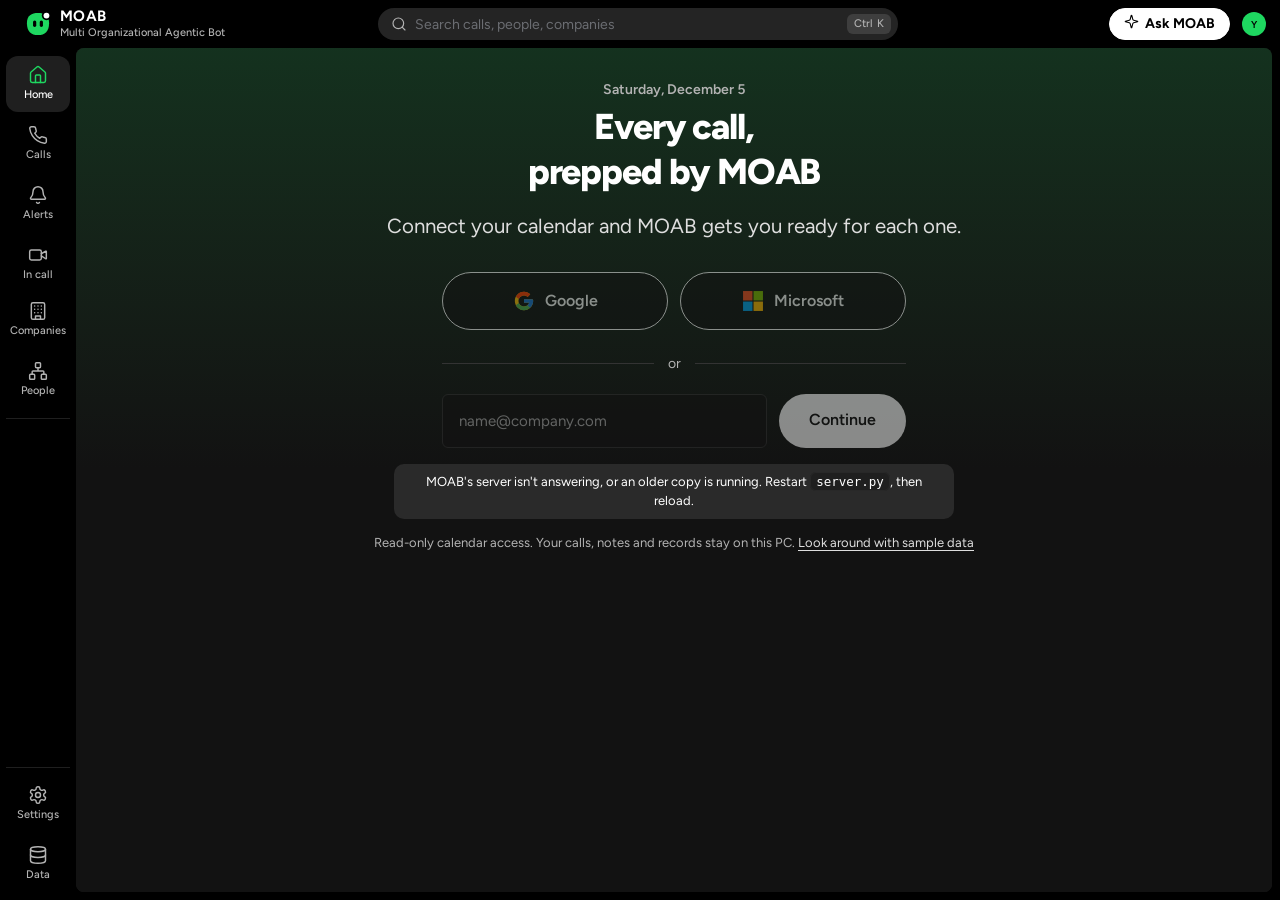
==== index.html @ 8ba51b6d "MOAB: call-prep agent for sellers Co-Authored-By: Claude Opus 5.5 <noreply@anthropic.com>" ====
<!doctype html>
<html lang="en">
<head>
  <meta charset="utf-8">
  <meta name="viewport" content="width=device-width, initial-scale=1">
  <title>MOAB</title>
  <meta name="description" content="MOAB, the Multi Organizational Agentic Bot: a call-prep agent for Spotify Backstage sales.">
  <link rel="icon" href="logo.svg" type="image/svg+xml">
  <link rel="preconnect" href="https://fonts.googleapis.com">
  <link rel="preconnect" href="https://fonts.gstatic.com" crossorigin>
  <!-- Loaded without blocking the first paint, so slow venue Wi-Fi never leaves a blank page; system fonts show until Inter arrives. -->
  <link href="https://fonts.googleapis.com/css2?family=Figtree:wght@400;500;600;700;800&display=swap" rel="stylesheet" media="print" onload="this.media='all'">
  <link rel="stylesheet" href="base.css">
  <link rel="stylesheet" href="map.css">
  <link rel="stylesheet" href="styles.css">
  <link rel="stylesheet" href="motion.css">
  <link rel="stylesheet" href="home.css">
  <link rel="stylesheet" href="calendar.css">
  <link rel="stylesheet" href="inbox.css">
  <link rel="stylesheet" href="live.css">
  <link rel="stylesheet" href="companies.css">
  <link rel="stylesheet" href="mentions.css">
  <link rel="stylesheet" href="settings.css">
  <link rel="stylesheet" href="profile.css">
  <link rel="stylesheet" href="guides.css">
  <script>
    // Settings > Appearance before the first paint (settings.js keeps this copy up to date), so a dark page never flashes white.
    try { var a = JSON.parse(localStorage.getItem(/[?&]demo=1(&|$)/.test(location.search) ? "centralize:appearance:demo" : "centralize:appearance") || "null"); if (a) { var r = document.documentElement; r.dataset.theme = a.theme; r.dataset.accent = a.accent; r.dataset.density = a.density; r.style.colorScheme = a.theme; } } catch (e) {}
  </script>
</head>
<body>
  <header class="appbar">
    <button type="button" class="icon-btn" id="menuBtn" aria-label="Open menu" aria-expanded="false" aria-controls="rail" data-icon="menu"></button>
    <a class="brand" href="#/home" aria-label="MOAB, Multi Organizational Agentic Bot. Home">
      <svg class="logo" viewBox="0 0 48 48" aria-hidden="true"><defs><mask id="moabCut"><rect width="48" height="48" fill="#fff"/><circle cx="38.5" cy="9.5" r="8" fill="#000"/></mask></defs><path d="M24 5c11 0 19 4.2 19 17.5S36 43 24 43 5 35.8 5 22.5 13 5 24 5z" fill="#1ED760" mask="url(#moabCut)"/><g class="logo-eyes" fill="#000"><rect x="15.5" y="18" width="5.5" height="11" rx="2.75"/><rect x="27" y="18" width="5.5" height="11" rx="2.75"/></g><circle class="logo-dot" cx="38.5" cy="9.5" r="5" fill="#22C55E"/></svg>
      <span class="brand-text"><span class="brand-name">MOAB</span><span class="brand-sub">Multi Organizational Agentic Bot</span></span>
    </a>
    <span class="appbar-title" id="appbarTitle">Home</span>
    <div id="openPalette" class="search-trigger search-field" role="search"></div>
    <button type="button" class="icon-btn" id="appbarSearch" aria-label="Search" data-icon="search"></button>
    <span class="appbar-me" id="appbarMe" title="Chris (you)"><button type="button" class="ask-btn" id="askBtn" aria-label="Ask MOAB"><span data-icon="sparkle" aria-hidden="true"></span><span>Ask MOAB</span></button><span class="pill demo-pill" id="demoPill">Demo</span><button type="button" class="me-btn" id="meBtn" aria-haspopup="menu" aria-expanded="false" aria-controls="meMenu" aria-label="Your menu"><span class="avatar sm me" aria-hidden="true"><span class="avatar-ini">C</span></span></button><span class="sr-only" id="meLabel">Signed in as Chris</span>
      <div class="me-menu" id="meMenu" role="menu" aria-label="Your menu" hidden></div></span>
  </header>

  <div class="shell">
    <aside id="rail" class="rail" aria-label="Main">
      <div class="rail-head">
        <a class="brand rail-brand" href="#/home" aria-label="MOAB, Multi Organizational Agentic Bot. Home">
          <svg class="logo" viewBox="0 0 48 48" aria-hidden="true"><defs><mask id="moabCutRail"><rect width="48" height="48" fill="#fff"/><circle cx="38.5" cy="9.5" r="8" fill="#000"/></mask></defs><path d="M24 5c11 0 19 4.2 19 17.5S36 43 24 43 5 35.8 5 22.5 13 5 24 5z" fill="#1ED760" mask="url(#moabCutRail)"/><g class="logo-eyes" fill="#000"><rect x="15.5" y="18" width="5.5" height="11" rx="2.75"/><rect x="27" y="18" width="5.5" height="11" rx="2.75"/></g><circle class="logo-dot" cx="38.5" cy="9.5" r="5" fill="#22C55E"/></svg>
          <span class="brand-text"><span class="brand-name">MOAB</span><span class="brand-sub">Multi Organizational Agentic Bot</span></span>
        </a>
        <button type="button" class="rail-search" id="railSearch" aria-haspopup="dialog" aria-controls="palette" aria-keyshortcuts="Control+K Meta+K /"><span data-icon="search" aria-hidden="true"></span><span class="rs-text">Search</span><kbd class="rs-kbd">Ctrl K</kbd></button>
      </div>
      <nav class="rail-scroll" aria-label="Pages">
        <ul class="nav" id="navMain" role="list"></ul>
        <h2 class="rail-label">Records</h2>
        <ul class="nav" id="navRecords" role="list"></ul>
        <h2 class="rail-label" id="navWeekLabel">This week</h2>
        <ul class="nav nav-week" id="navWeek" role="list"></ul>
      </nav>
      <div class="rail-foot">
        <ul class="nav" id="navFoot" role="list"></ul>
        <div class="rail-me"><span class="avatar sm me" aria-hidden="true"><span class="avatar-ini">C</span></span><span class="rail-me-name">Chris</span><span class="pill demo-pill">Demo</span></div>
        <p class="legend" id="legend"><span class="src public">Public = real</span><span class="src sample">Sample = made up</span></p>
      </div>
    </aside>
    <div class="scrim" id="scrim" hidden></div>

    <main class="main" id="main">
      <section data-view="home" class="home" hidden></section>
      <section data-view="calls" class="page" hidden></section>
      <section data-view="call" hidden>
        <div class="topbar" id="topbar">
          <div class="topbar-inner">
            <a class="back" href="#/calls" id="backLink"></a>
            <div class="tabs" role="tablist" aria-label="Views" id="callTabs" hidden>
              <button type="button" role="tab" id="tabBrief" aria-controls="panelBrief" aria-selected="true">Brief</button>
              <button type="button" role="tab" id="tabAfter" aria-controls="panelAfter" aria-selected="false" tabindex="-1">After the call<span class="tab-count" id="afterCount" hidden></span></button>
            </div>
            <span class="topbar-spacer"></span>
            <a class="btn ghost sm" id="openInCall" href="#/live"></a>
            <button id="runAgain" type="button" class="btn secondary sm" hidden></button>
          </div>
        </div>
        <div class="col">
          <div id="panelBrief" role="tabpanel" aria-labelledby="tabBrief"></div>
          <div id="panelAfter" role="tabpanel" aria-labelledby="tabAfter" hidden>
            <div id="afterHead"></div>
            <section class="sec">
              <div class="sec-head"><h2>Call notes</h2><span class="src sample" data-src="records">Sample data</span><span class="notes-saved" id="notesSaved" role="status"></span></div>
              <label for="afterNotes" class="sr-only">Call notes</label>
              <textarea id="afterNotes" class="notes-box" rows="6" aria-describedby="afterHelp"></textarea>
              <p class="help" id="afterHelp">Paste your notes, or bring in what you typed in the in-call panel. The agent suggests record updates.</p>
              <div class="after-actions">
                <button id="update" type="button" class="btn primary">Suggest updates</button>
                <button id="importNotes" type="button" class="btn ghost" hidden></button>
              </div>
            </section>
            <section id="mentions" class="sec mn" aria-labelledby="mnH"></section>
            <section id="results" class="sec" hidden>
              <div class="sec-head">
                <h2 id="resultsTitle"></h2>
                <span class="src sample" data-src="recordsList">Sample records</span>
                <button id="acceptAll" type="button" class="btn secondary sm">Accept all</button>
              </div>
              <ul id="changes" class="changes" role="list"></ul>
              <p id="tally" class="muted-line"></p>
            </section>
            <section id="followUp" class="sec fu" aria-labelledby="fuH"></section>
            <section id="hsSave" class="sec hs-save" aria-labelledby="hsSaveH" hidden></section>
          </div>
        </div>
      </section>
      <section data-view="alerts" class="alerts-view" hidden></section>
      <section data-view="map" class="map-view" hidden></section>
      <section data-view="live" class="page wide" hidden></section>
      <section data-view="companies" class="page" hidden></section>
      <section data-view="company" hidden></section>
      <section data-view="people" class="person-view" hidden></section>
      <section data-view="data" class="page narrow" hidden></section>
      <section data-view="settings" class="page settings-view" hidden></section>
      <section data-view="guides" class="guides-view" hidden></section>
    </main>
  </div>

  <dialog id="drawer" class="drawer" aria-labelledby="drawerTitle">
    <form method="dialog" class="sheet">
      <header class="sheet-head">
        <h2 id="drawerTitle">Their Backstage</h2>
        <button type="button" id="drawerClose" class="icon-btn" aria-label="Close" data-icon="x"></button>
      </header>
      <div class="sheet-body">
        <label class="field-label" for="versionFile">backstage.json from their repo</label>
        <p class="help" id="versionHelp">Paste backstage.json or package.json. Leave empty if they don't run Backstage.</p>
        <textarea id="versionFile" rows="6" spellcheck="false" placeholder='{ "version": "1.30.0" }' aria-describedby="versionHelp"></textarea>
        <label class="field-label" for="since">Running Backstage since (year)</label>
        <input id="since" type="number" min="2016" inputmode="numeric" placeholder="e.g. 2021">
        <hr>
        <h3 class="field-title">Estimate settings</h3>
        <p class="help" id="estimateHelp"></p>
        <div class="two">
          <div>
            <label class="field-label" for="assumeRelease">Days per release behind</label>
            <input id="assumeRelease" type="number" min="0" step="0.5" aria-describedby="estimateHelp">
          </div>
          <div>
            <label class="field-label" for="assumeSerious">Extra days per serious notice</label>
            <input id="assumeSerious" type="number" min="0" step="0.5" aria-describedby="estimateHelp">
          </div>
        </div>
      </div>
      <footer class="sheet-foot">
        <button id="drawerSave" type="submit" value="save" class="btn primary">Save</button>
        <button type="submit" value="cancel" formnovalidate class="btn secondary">Cancel</button>
      </footer>
    </form>
  </dialog>

  <dialog id="tlDialog" class="tl-dialog" aria-labelledby="tlTitle"></dialog>
  <dialog id="checkDialog" class="dialog" aria-labelledby="checkTitle">
    <div class="sheet">
      <header class="sheet-head">
        <h2 id="checkTitle">Check any company</h2>
        <span class="src public">Public data</span>
        <button id="checkClose" type="button" class="icon-btn" aria-label="Close" data-icon="x"></button>
      </header>
      <form id="checkForm" class="sheet-body">
        <div class="check-row">
          <div class="grow">
            <label class="field-label" for="anyName">Company name</label>
            <input id="anyName" type="text" placeholder="e.g. Zalando" autocomplete="off">
          </div>
          <div class="ver">
            <label class="field-label" for="anyVersion">Backstage version</label>
            <input id="anyVersion" type="text" placeholder="e.g. 1.30.0" autocomplete="off">
          </div>
        </div>
        <button type="submit" class="btn primary">Check</button>
        <div id="anyResult" class="any-result" role="status"></div>
      </form>
    </div>
  </dialog>

  <dialog id="palette" class="palette" aria-label="Search">
    <div class="pal-input">
      <span data-icon="search" class="pal-ic" aria-hidden="true"></span>
      <input id="palInput" type="text" role="combobox" aria-expanded="true" aria-controls="palList" aria-autocomplete="list" autocomplete="off" spellcheck="false"
        aria-label="Search" placeholder="Search calls, people, companies">
      <kbd class="pal-esc">Esc</kbd>
    </div>
    <div class="pal-filters" id="palFilters" role="group" aria-label="Show only"></div>
    <div id="palAnswer" class="pal-answer" aria-live="polite" hidden></div>
    <div id="palList" role="listbox" aria-label="Results"></div>
    <div class="pal-foot">
      <span class="pal-keys"><span class="pal-key"><kbd>↑</kbd><kbd>↓</kbd>to move</span><span class="pal-key"><kbd>Enter</kbd>to open</span><span class="pal-key"><kbd>Esc</kbd>to close</span></span>
      <span id="palCount"></span>
    </div>
  </dialog>

  <div id="toast" class="toast" role="status" aria-live="polite" hidden></div>
  <div id="announce" class="sr-only" role="status" aria-live="polite"></div>

  <script src="data/snapshot.js"></script>
  <script src="data/sample.js"></script>
  <script src="data/live.js"></script><!-- server.py: your calendar + MOAB records, or null -->
  <script src="settings.js"></script>
  <script src="core.js"></script>
  <script src="profile.js"></script>
  <script src="guides.js"></script>
  <script src="map.js"></script>
  <script src="app.js"></script>
  <script src="settings-page.js"></script>
</body>
</html>
---- base.css ----
/* MOAB design system, shared by the app (index.html) and the in-call panel (panel.html).
   Default look (data-theme="dark", accent "green"): Spotify-style. #000 frame and rail, #121212 page, #181818 cards that
   lighten to #282828, white text, #b3b3b3 secondary text, one green (#1ed760, black text on green fills), pill buttons,
   bold tight headings in Figtree. Spotify's own logo and fonts are not used.
   Mobbin refs: Spotify web player library/playlist/home/settings, Vercel dark dashboard (see the end of this file).
   The light theme (Settings > Appearance) keeps the earlier Asana look: round photo avatars, circle checks, Lucide icons. */
:root {
  /* Chrome: Asana's dark L, top bar + sidebar */
  --chrome: #f1f0ef;
  --chrome-hover: rgba(23, 24, 26, 0.06);
  --chrome-active: rgba(23, 24, 26, 0.09);
  --chrome-line: #e2e1df;
  --chrome-field: #ffffff;
  --chrome-field-hover: #ffffff;
  --chrome-ink: #1e1f21;
  --chrome-muted: #5f6166;
  --chrome-focus: #4f46e5;

  /* Surfaces */
  --bg: #ffffff;
  --canvas: #f6f5f4;
  --rail: #f9f8f8;          /* legacy name = light grey surface, NOT the sidebar */
  --surface-2: #f9f8f8;
  --hover: #f9f8f8;
  --press: #f1f0ef;
  --chip: #efedec;
  --selected: #edf6f0;
  --line: #edeae9;
  --line-2: #e0dcdb;
  --btn-line: #cfcbcb;
  --field: #8c8a89;
  --field-hover: #6d6e6f;
  --dot: #c9c6c5;

  /* Text */
  --ink: #1e1f21;
  --ink-2: #48494b;
  --muted: #6d6e6f;
  --faint: #a2a0a2;

  /* Accent */
  --accent: #4f46e5;
  --accent-hover: #4338ca;
  --accent-press: #3730a3;
  --accent-bg: #eef0ff;
  --accent-line: #c7c9fb;
  --accent-fill: var(--accent);        /* solid fills under white text (buttons, badges, checks); lighter --accent is for text in dark */
  --accent-fill-hover: var(--accent-hover);
  --accent-fill-press: var(--accent-press);
  --on-accent: #ffffff;
  --surface: #ffffff;                  /* cards, fields, dialogs: the white surfaces (dark theme redefines it) */
  --frame-bg: rgba(255, 255, 255, 0.5);
  --danger: #b42318;
  --danger-bg: #fde0e0;

  /* Tag tints (same values as C.tint) */
  --tag-gray-bg: #e6e4e2;   --tag-gray-ink: #3a3b3d;
  --tag-green-bg: #a6e2c3;  --tag-green-ink: #0d4a2a;
  --tag-blue-bg: #a8ccf6;   --tag-blue-ink: #103a6b;
  --tag-purple-bg: #d3c1f9; --tag-purple-ink: #3b1784;
  --tag-orange-bg: #f8c897; --tag-orange-ink: #642b04;
  --tag-yellow-bg: #f7dc7b; --tag-yellow-ink: #533e00;
  --tag-pink-bg: #f5b6de;   --tag-pink-ink: #67124a;
  --tag-teal-bg: #9ce1db;   --tag-teal-ink: #0b4541;
  --tag-red-bg: #f5a6a6;    --tag-red-ink: #731212;

  /* Elevation: neutral only */
  --scrim: rgba(30, 31, 33, 0.40);
  --shadow-card: 0 1px 2px rgba(30, 31, 33, 0.06);
  --shadow-raise: 0 1px 2px rgba(30, 31, 33, 0.06), 0 4px 12px rgba(30, 31, 33, 0.08);
  --shadow-pop: 0 0 0 1px rgba(30, 31, 33, 0.06), 0 6px 20px rgba(30, 31, 33, 0.14);
  --shadow-modal: 0 0 0 1px rgba(30, 31, 33, 0.06), 0 16px 48px rgba(30, 31, 33, 0.22);

  /* Radii */
  --r-sm: 6px;
  --r-md: 8px;
  --r-lg: 12px;
  --r-xl: 16px;
  --r-full: 999px;

  /* Layout */
  --appbar-h: 48px;
  --rail-w: 240px;
  --col: 720px;
  --page: 1280px;
  --home: 1040px;

  /* Motion */
  --ease: cubic-bezier(0.2, 0, 0, 1);
  --t-fast: 120ms;
  --t-med: 200ms;
}

* { box-sizing: border-box; }
html, body { height: 100%; }
body {
  margin: 0; background: var(--bg); color: var(--ink);
  font-family: "Figtree", "Helvetica Neue", Helvetica, Arial, sans-serif; /* Figtree: the closest free face to Spotify's */
  font-size: 14px; line-height: 1.5; font-weight: 400;
  -webkit-font-smoothing: antialiased;
}
h1, h2, h3, p, dl, dd, figure, blockquote { margin: 0; }
ul, ol { margin: 0; padding: 0; list-style: none; }
button, input, textarea, select { font: inherit; color: inherit; }
a { color: var(--accent); text-underline-offset: 3px; }
[hidden] { display: none !important; }
.sr-only { position: absolute; width: 1px; height: 1px; padding: 0; margin: -1px; overflow: hidden; clip: rect(0 0 0 0); white-space: nowrap; border: 0; }
:focus-visible { outline: 2px solid var(--accent); outline-offset: 2px; border-radius: var(--r-md); }
::placeholder { color: var(--muted); opacity: 1; }
.grow { flex: 1; min-width: 0; }
.muted { color: var(--muted); }

.ic { width: 16px; height: 16px; flex: none; stroke-width: 1.75px; }
.ic.fill { fill: currentColor; stroke: none; }
.spin { animation: spin 0.9s linear infinite; }
@keyframes spin { to { transform: rotate(360deg); } }
.num { font-variant-numeric: tabular-nums; }
.muted-line { font-size: 14px; color: var(--muted); line-height: 1.5; }
.help { font-size: 13px; color: var(--muted); line-height: 1.5; margin-top: 8px; }

/* Brand mark */
.mark { width: 24px; height: 24px; border-radius: var(--r-md); background: var(--ink); display: grid; place-items: center; flex: none; }
.mark svg { width: 24px; height: 24px; }
.mark.sm { width: 22px; height: 22px; }
.mark.sm svg { width: 22px; height: 22px; }

/* ---------- tags (Asana custom-field tags) ---------- */
.pill {
  display: inline-flex; align-items: center; gap: 4px; height: 20px; padding: 0 6px; border-radius: var(--r-sm);
  font-size: 12px; font-weight: 500; line-height: 1.5; white-space: nowrap; flex: none;
  background: var(--tag-gray-bg); color: var(--tag-gray-ink);
}
.pill .ic { width: 12px; height: 12px; }
.tag-gray { background: var(--tag-gray-bg); color: var(--tag-gray-ink); }
.tag-green { background: var(--tag-green-bg); color: var(--tag-green-ink); }
.tag-blue { background: var(--tag-blue-bg); color: var(--tag-blue-ink); }
.tag-purple { background: var(--tag-purple-bg); color: var(--tag-purple-ink); }
.tag-orange { background: var(--tag-orange-bg); color: var(--tag-orange-ink); }
.tag-yellow { background: var(--tag-yellow-bg); color: var(--tag-yellow-ink); }
.tag-pink { background: var(--tag-pink-bg); color: var(--tag-pink-ink); }
.tag-teal { background: var(--tag-teal-bg); color: var(--tag-teal-ink); }
.tag-red { background: var(--tag-red-bg); color: var(--tag-red-ink); }
.pill.accent { background: var(--accent-bg); color: var(--accent); }
.pill.critical { background: var(--danger); color: #fff; }

/* Status pills ("● On track") */
.status-pill {
  display: inline-flex; align-items: center; gap: 6px; height: 22px; padding: 0 8px 0 7px; border-radius: var(--r-full);
  font-size: 12px; font-weight: 500; line-height: 1.5; white-space: nowrap; flex: none;
}
.status-pill::before { content: ""; width: 8px; height: 8px; border-radius: 50%; background: currentColor; flex: none; }
.status-pill.no-dot::before { display: none; }
.status-pill .ic { width: 12px; height: 12px; }

/* Source marker: filled green dot = real public data, hollow ring = made-up sample data, no dot = the agent's own guess */
.src { display: inline-flex; align-items: center; gap: 6px; font-size: 12px; color: var(--muted); line-height: 1.45; white-space: nowrap; }
.src::before { content: ""; width: 7px; height: 7px; border-radius: 50%; flex: none; box-sizing: border-box; }
.src.public::before { background: #1f9d55; } /* green = real public data */
.src.sample::before { border: 1.5px solid var(--muted); }
.src.guess::before { display: none; }

/* ---------- buttons ---------- */
.btn {
  display: inline-flex; align-items: center; justify-content: center; gap: 6px;
  height: 32px; padding: 0 12px; border-radius: var(--r-md); border: 1px solid transparent;
  font-size: 14px; font-weight: 500; line-height: 1.4; cursor: pointer; white-space: nowrap; text-decoration: none;
  transition: background-color var(--t-fast) ease, border-color var(--t-fast) ease, color var(--t-fast) ease;
}
.btn.primary { background: var(--accent-fill); color: var(--on-accent); }
.btn.primary:hover { background: var(--accent-fill-hover); }
.btn.primary:active { background: var(--accent-fill-press); }
.btn.secondary { background: var(--surface); border-color: var(--btn-line); color: var(--ink); }
.btn.secondary:hover { background: var(--hover); border-color: var(--field); }
.btn.secondary:active { background: var(--press); }
.btn.ghost { background: transparent; color: var(--ink-2); padding: 0 10px; }
.btn.ghost:hover { background: var(--press); color: var(--ink); }
.btn.ghost:active { background: var(--line); }
.btn.sm { height: 28px; padding: 0 10px; font-size: 13px; }
.btn.sm .ic { width: 14px; height: 14px; }
.btn.big { height: 40px; padding: 0 16px; font-size: 15px; }
.btn:disabled, .btn[aria-disabled="true"] { opacity: 0.5; cursor: not-allowed; }
.btn.primary:disabled:hover { background: var(--accent-fill); }
.btn.secondary:disabled:hover { background: var(--surface); border-color: var(--btn-line); }
.link-btn {
  display: inline-flex; align-items: center; gap: 4px; padding: 0; border: 0; background: none;
  color: var(--accent); font-size: inherit; font-weight: 500; cursor: pointer; text-decoration: underline;
  text-decoration-color: color-mix(in srgb, var(--accent) 35%, transparent); text-underline-offset: 3px;
}
.link-btn:hover { text-decoration-color: currentColor; }
.icon-btn {
  display: inline-grid; place-items: center; width: 32px; height: 32px; padding: 0; border: 0; border-radius: var(--r-md);
  background: transparent; color: var(--ink-2); cursor: pointer; flex: none;
  transition: background-color var(--t-fast) ease, color var(--t-fast) ease;
}
.icon-btn:hover { background: var(--press); color: var(--ink); }

/* ---------- avatars: initials on a tint, photo on top (C.avatar) ---------- */
.avatar {
  position: relative; width: 32px; height: 32px; border-radius: 50%; overflow: clip; flex: none;
  display: inline-grid; place-items: center; background: var(--chip); color: var(--ink-2);
  font-size: 12px; font-weight: 600; line-height: 1.3;
}
.avatar-ini { pointer-events: none; }
.avatar img { position: absolute; inset: 0; width: 100%; height: 100%; object-fit: cover; object-position: 50% 30%; display: block; pointer-events: none; -webkit-user-drag: none; }
.avatar.xs { width: 20px; height: 20px; font-size: 9px; }
.avatar.sm { width: 24px; height: 24px; font-size: 10px; }
.avatar.md { width: 32px; height: 32px; font-size: 12px; }
.avatar.lg { width: 40px; height: 40px; font-size: 14px; }
.avatar.xl { width: 64px; height: 64px; font-size: 22px; }
.avatar.me { background: var(--ink); color: var(--bg); }
.stack { display: inline-flex; isolation: isolate; flex: none; }
.stack .avatar { box-shadow: 0 0 0 2px var(--surface); }
.stack .avatar + .avatar { margin-left: -6px; }
.stack .avatar.md + .avatar.md, .stack .avatar.lg + .avatar.lg { margin-left: -8px; }
.stack .avatar:nth-child(1) { z-index: 3; }
.stack .avatar:nth-child(2) { z-index: 2; }
.stack .avatar:nth-child(3) { z-index: 1; }

/* ---------- circle checks (Asana subtasks) ---------- */
.todo-item input, .todos input, .p-points input {
  appearance: none; -webkit-appearance: none; flex: none; width: 18px; height: 18px; margin: 1px 0 0;
  border: 1.5px solid var(--muted); border-radius: 50%; background: var(--surface); display: grid; place-items: center; cursor: pointer;
  transition: background-color var(--t-fast) ease, border-color var(--t-fast) ease;
}
.todo-item input::after, .todos input::after, .p-points input::after {
  content: ""; width: 7px; height: 4px; border-left: 1.5px solid var(--muted); border-bottom: 1.5px solid var(--muted);
  transform: translateY(-1px) rotate(-45deg);
}
.todo-item input:hover, .todos input:hover, .p-points input:hover { border-color: var(--accent); background: var(--accent-bg); }
.todo-item input:hover::after, .todos input:hover::after, .p-points input:hover::after { border-color: var(--accent); }
.todo-item input:checked, .todos input:checked, .p-points input:checked { background: var(--accent-fill); border-color: var(--accent-fill); }
.todo-item input:checked::after, .todos input:checked::after, .p-points input:checked::after { border-color: var(--on-accent); }

/* ---------- agent checks (live list and the folded log) ---------- */
.steps { margin-top: 8px; }
.step { display: grid; grid-template-columns: 20px 236px minmax(0, 1fr); gap: 10px; align-items: start; padding: 8px 0; }
.step + .step { border-top: 1px solid var(--line); }
.step-ic { height: 21px; display: grid; place-items: center; color: var(--ink-2); }
.step-ic .dot { width: 6px; height: 6px; border-radius: 50%; background: var(--dot); }
.step.done .step-ic { color: var(--accent); }
.step.skip .step-ic { color: var(--muted); }
.step.fail .step-ic { color: var(--danger); }
.step-label { font-size: 14px; font-weight: 500; line-height: 1.5; }
.step.wait .step-label { color: var(--muted); font-weight: 400; }
.step-label a { color: inherit; text-decoration: underline; text-decoration-color: var(--line-2); text-underline-offset: 3px; }
.step-label a:hover { text-decoration-color: currentColor; }
.step-detail { font-size: 13px; color: var(--muted); line-height: 1.5; padding-top: 1px; }

/* ---------- Fields table (.kv) and property list (.kv.small, .props) ---------- */
.kv { display: grid; grid-template-columns: 160px minmax(0, 1fr); gap: 0; border: 1px solid var(--line); border-radius: var(--r-lg); overflow: clip; }
.kv dt { padding: 8px 12px; font-size: 13px; font-weight: 500; color: var(--muted); line-height: 1.5; border-right: 1px solid var(--line); }
.kv dd { padding: 8px 12px; font-size: 14px; line-height: 1.5; display: flex; gap: 8px; align-items: flex-start; min-width: 0; }
.kv dt:not(:first-of-type), .kv dt:not(:first-of-type) + dd { border-top: 1px solid var(--line); }
.kv dd .ic { margin-top: 2px; }
.kv dd .ok { color: var(--accent); }
.kv dd .warn { color: var(--muted); }
.kv dd a { color: var(--ink); }
.kv.small, .props { grid-template-columns: 140px minmax(0, 1fr); gap: 0 16px; border: 0; border-radius: 0; overflow: visible; }
.kv.small dt, .kv.small dd, .props dt, .props dd { padding: 6px 0; border: 0 !important; }
.kv.small dt, .props dt { font-size: 13px; font-weight: 500; color: var(--muted); }
.kv.small dd, .props dd { font-size: 14px; color: var(--ink); }
.props { display: grid; grid-template-columns: 120px minmax(0, 1fr); margin-top: 16px; }
.props dt, .props dd { min-height: 36px; display: flex; align-items: center; }
.props dd { flex-wrap: wrap; gap: 6px 8px; }
.props .who-chip { display: inline-flex; align-items: center; gap: 6px; margin-right: 6px; color: var(--ink-2); }

/* ---------- fields ---------- */
.field-label { display: block; font-size: 13px; font-weight: 500; color: var(--ink-2); line-height: 1.45; margin: 20px 0 6px; }
.field-title { font-size: 14px; font-weight: 600; line-height: 1.45; }
.input, .sheet textarea, .sheet input, .sheet select {
  width: 100%; height: 36px; border: 1px solid var(--field); border-radius: var(--r-md); background: var(--surface); color: var(--ink);
  padding: 0 12px; font-size: 14px; line-height: 1.5;
  transition: border-color var(--t-fast) ease;
}
.input.sm { height: 32px; font-size: 13px; }
select.input { appearance: none; -webkit-appearance: none; padding-right: 32px; cursor: pointer; background-repeat: no-repeat; background-position: right 10px center; background-size: 16px 16px;
  background-image: url("data:image/svg+xml,%3Csvg xmlns='http://www.w3.org/2000/svg' viewBox='0 0 24 24' fill='none' stroke='%236d6e6f' stroke-width='1.75' stroke-linecap='round' stroke-linejoin='round'%3E%3Cpath d='m6 9 6 6 6-6'/%3E%3C/svg%3E"); }
.input:hover, .sheet textarea:hover, .sheet input:hover { border-color: var(--field-hover); }
.input:focus, .input:focus-visible, .sheet textarea:focus, .sheet input:focus, .sheet select:focus {
  outline: none; border-color: var(--accent); box-shadow: 0 0 0 1px var(--accent);
}

/* ---------- dialogs ---------- */
dialog { padding: 0; border: 0; color: var(--ink); background: var(--surface); box-shadow: var(--shadow-modal); }
dialog::backdrop { background: var(--scrim); }
.sheet { display: flex; flex-direction: column; max-height: 100%; }
.sheet-head { display: flex; align-items: center; gap: 10px; min-height: 56px; padding: 0 12px 0 24px; border-bottom: 1px solid var(--line); flex: none; }
.sheet-head h2 { font-size: 20px; font-weight: 600; line-height: 1.4; flex: 1; min-width: 0; }
.sheet-body { padding: 24px; overflow-y: auto; }
.sheet-foot { display: flex; flex-direction: row-reverse; justify-content: flex-start; gap: 8px; padding: 16px 24px; border-top: 1px solid var(--line); flex: none; }
.sheet-body > .field-label:first-child { margin-top: 0; }
.field-label + .help { margin: -2px 0 8px; }
.sheet hr { border: 0; border-top: 1px solid var(--line); margin: 24px 0; }
.sheet textarea { height: auto; padding: 10px 12px; font-family: ui-monospace, "Cascadia Mono", Consolas, monospace; font-size: 13px; line-height: 1.6; resize: vertical; }

/* ---------- small bits ---------- */
kbd {
  display: inline-flex; align-items: center; height: 18px; padding: 0 5px; font-family: inherit; font-size: 11px; font-weight: 500; line-height: 1.45;
  border: 1px solid var(--line-2); border-radius: var(--r-sm); background: var(--surface); color: var(--muted); white-space: nowrap;
}
.badge, .count.strong {
  display: inline-grid; place-items: center; min-width: 20px; height: 18px; padding: 0 6px; border-radius: var(--r-full);
  background: var(--accent-fill); color: var(--on-accent); font-size: 11px; font-weight: 600; line-height: 1.45; font-variant-numeric: tabular-nums;
}
.progress { height: 6px; border-radius: var(--r-full); background: var(--line); }
.progress span { display: block; height: 100%; border-radius: var(--r-full); background: var(--accent); transition: width 200ms ease; }
code { font-family: ui-monospace, "Cascadia Mono", Consolas, monospace; font-size: 12.5px; background: var(--surface-2); border: 1px solid var(--line); border-radius: var(--r-sm); padding: 1px 5px; overflow-wrap: anywhere; }
.page-icon { width: 28px; height: 28px; border-radius: var(--r-md); display: inline-grid; place-items: center; flex: none; }
.page-icon .ic { width: 16px; height: 16px; }

@media (forced-colors: active) {
  .src.public::before { background: CanvasText; }
}
@media (prefers-reduced-motion: reduce) {
  .spin { animation: none; }
  .btn, .icon-btn, .input, .todo-item input, .todos input, .p-points input, .progress span { transition: none; }
}

/* MOAB logo: the bot blinks now and then, and its green "working" dot breathes. */
.logo { width: 28px; height: 28px; flex: none; overflow: visible; }
.logo.sm { width: 26px; height: 26px; }
.logo-eyes { transform-box: fill-box; transform-origin: center; } /* blinks only while the brand is hovered (motion.css) */
.logo-dot { transform-box: fill-box; transform-origin: center; }
@keyframes blink { 0%, 93%, 100% { transform: scaleY(1); } 96% { transform: scaleY(0.1); } }
@keyframes breathe { 50% { transform: scale(0.78); } }
@media (prefers-reduced-motion: reduce) { .logo-eyes, .logo-dot { animation: none; } }

/* Live mode: data from your own calendar and MOAB's records (a filled dark dot, next to Public's green and Sample's ring). */
.src.yours::before { background: var(--ink-2); }

/* ---------- invitee research: what MOAB found automatically about a guest (brief people list and in-call panel) ---------- */
.rs { display: flex; flex-direction: column; gap: 4px; margin-top: 6px; font-size: 13px; line-height: 1.5; color: var(--ink-2); min-width: 0; }
.rs-line { display: flex; flex-wrap: wrap; align-items: center; gap: 6px; min-width: 0; }
.rs-wait { color: var(--muted); }
.rs-wait .ic { width: 14px; height: 14px; }
.rs-src, .rs-note, .rs-local { color: var(--muted); overflow-wrap: anywhere; }
.rs-src a { color: var(--accent); }
.rs-src .ext { width: 12px; height: 12px; margin-left: 3px; vertical-align: -1px; color: currentColor; }
.rs-actions { display: flex; flex-wrap: wrap; gap: 6px; margin-top: 2px; }
.rs .link-btn { font-size: 13px; }

/* ==================== Settings > Appearance: accent colour, dark theme, density ====================
   settings.js puts data-theme, data-accent and data-density on <html> (index.html and panel.html set them before the first paint).
   Light accents keep white text at 4.6:1 or better; in dark, --accent is a lighter shade for text and rings (5:1 or better on the
   page) and --accent-fill a deeper one for buttons and badges under white text. */
:root[data-accent="green"] { --accent: #15803d; --accent-hover: #166534; --accent-press: #14532d; --accent-bg: #e8f5ec; --accent-line: #b4dfc2; --chrome-focus: #15803d; }
:root[data-accent="blue"] { --accent: #2563eb; --accent-hover: #1d4ed8; --accent-press: #1e40af; --accent-bg: #eaf1fe; --accent-line: #bcd2fb; --chrome-focus: #2563eb; }
:root[data-accent="pink"] { --accent: #db2777; --accent-hover: #be185d; --accent-press: #9d174d; --accent-bg: #fdeef5; --accent-line: #f5c0d8; --chrome-focus: #db2777; }
:root[data-accent="orange"] { --accent: #c2410c; --accent-hover: #9a3412; --accent-press: #7c2d12; --accent-bg: #fff0e6; --accent-line: #f7c9a7; --chrome-focus: #c2410c; }

/* Dark = the Spotify theme, and the default (settings.js). :not([data-theme]) covers the first paint of a first visit,
   before settings.js has run. Layers: #000 frame, #121212 page, #181818 cards, #1f1f1f raised, #282828 hover. */
:root[data-theme="dark"], :root:not([data-theme]) {
  color-scheme: dark;
  --chrome: #000000; --chrome-hover: #1a1a1a; --chrome-active: #1f1f1f; --chrome-line: #1f1f1f;
  --chrome-field: #242424; --chrome-field-hover: #2a2a2a; --chrome-ink: #ffffff; --chrome-muted: #b3b3b3;
  --bg: #121212; --surface: #181818; --canvas: #121212; --rail: #181818; --surface-2: #1f1f1f; --hover: #282828; --press: #2a2a2a;
  --chip: #2a2a2a; --selected: #1a2e21; --line: #282828; --line-2: #333333; --btn-line: #727272; --field: #727272; --field-hover: #b3b3b3; --dot: #535353;
  --ink: #ffffff; --ink-2: #dedede; --muted: #b3b3b3; --faint: #818181;
  /* Spotify green, and the dark theme's accent for "indigo" too (the old default; indigo is retired here):
     #1ed760, #1fdf64 on hover, black text on every green fill (11:1). */
  --accent: #1ed760; --accent-hover: #1fdf64; --accent-press: #1db954; --accent-bg: #133b23; --accent-line: #1f6e3d; --chrome-focus: #1ed760;
  --accent-fill: #1ed760; --accent-fill-hover: #1fdf64; --accent-fill-press: #1db954; --on-accent: #000000;
  --danger: #f3727f; --danger-bg: #3a1619;
  /* Tags are neutral chips; green is the one coloured state, red is kept only for risk (Hot, security). */
  --tag-gray-bg: #2a2a2a;   --tag-gray-ink: #ffffff;
  --tag-green-bg: #133b23;  --tag-green-ink: #1ed760;
  --tag-blue-bg: #2a2a2a;   --tag-blue-ink: #ffffff;
  --tag-purple-bg: #2a2a2a; --tag-purple-ink: #ffffff;
  --tag-orange-bg: #2a2a2a; --tag-orange-ink: #ffffff;
  --tag-yellow-bg: #2a2a2a; --tag-yellow-ink: #ffffff;
  --tag-pink-bg: #2a2a2a;   --tag-pink-ink: #ffffff;
  --tag-teal-bg: #2a2a2a;   --tag-teal-ink: #ffffff;
  --tag-red-bg: #3a1619;    --tag-red-ink: #ff9aa2;
  --scrim: rgba(0, 0, 0, 0.7);
  --shadow-card: none;
  --shadow-raise: 0 8px 24px rgba(0, 0, 0, 0.5);
  --shadow-pop: 0 16px 24px rgba(0, 0, 0, 0.3), 0 6px 8px rgba(0, 0, 0, 0.2);
  --shadow-modal: 0 0 0 1px #282828, 0 16px 48px rgba(0, 0, 0, 0.7);
  --frame-bg: rgba(255, 255, 255, 0.03);
  --r-lg: 8px; --r-xl: 8px;    /* Spotify cards and panels: 8px corners */
  --t-card: 300ms;             /* card lighten on hover */
}
/* Other accents in the dark theme: a light shade for text and rings, a deeper fill under white text. */
:root[data-theme="dark"][data-accent="blue"] { --accent: #6aa2f7; --accent-hover: #80b1f8; --accent-press: #96bff9; --accent-bg: #1c3150; --accent-line: #335a96; --chrome-focus: #6aa2f7; --accent-fill: #2b63e0; --accent-fill-hover: #3b72ea; --accent-fill-press: #4a80f0; --on-accent: #ffffff; }
:root[data-theme="dark"][data-accent="pink"] { --accent: #f06aa8; --accent-hover: #f382b6; --accent-press: #f59ac4; --accent-bg: #46202f; --accent-line: #7d3556; --chrome-focus: #f06aa8; --accent-fill: #c92a72; --accent-fill-hover: #d63a80; --accent-fill-press: #e04b8d; --on-accent: #ffffff; }
:root[data-theme="dark"][data-accent="orange"] { --accent: #f2894a; --accent-hover: #f49a63; --accent-press: #f6ab7c; --accent-bg: #45281a; --accent-line: #7c4628; --chrome-focus: #f2894a; --accent-fill: #b8460f; --accent-fill-hover: #c8531a; --accent-fill-press: #d46026; --on-accent: #ffffff; }

/* Dark: the few places that drew their own light greys. (The People map, Home hero and profile map have their own
   dark rules at the end of map.css, home.css and profile.css.) */
:root[data-theme="dark"] body { background: var(--bg); }
:root[data-theme="dark"] .hs-result.ok, :root[data-theme="dark"] .mn-done { color: var(--accent); }
:root[data-theme="dark"] .rel-kind.moved, :root[data-theme="dark"] .rel-kind.works { border-top-color: #535353; }
:root[data-theme="dark"] select.input { background-image: url("data:image/svg+xml,%3Csvg xmlns='http://www.w3.org/2000/svg' viewBox='0 0 24 24' fill='none' stroke='%23b3b3b3' stroke-width='1.75' stroke-linecap='round' stroke-linejoin='round'%3E%3Cpath d='m6 9 6 6 6-6'/%3E%3C/svg%3E"); }
:root[data-theme="dark"] .palette::backdrop { background: rgba(0, 0, 0, 0.4); }

/* Compact: tighter rows and gaps everywhere (text sizes stay; line heights stay at 1.3 or more). */
:root[data-density="compact"] .sec { margin-top: 28px; }
:root[data-density="compact"] .row { min-height: 36px; padding-top: 5px; padding-bottom: 5px; }
:root[data-density="compact"] .page-head { padding-top: 14px; padding-bottom: 12px; margin-bottom: 14px; }
:root[data-density="compact"] .col { padding-top: 20px; }
:root[data-density="compact"] .btn { height: 30px; }
:root[data-density="compact"] .btn.sm { height: 26px; }
:root[data-density="compact"] .home-grid { gap: 12px; }
:root[data-density="compact"] .kv dt, :root[data-density="compact"] .kv dd { padding-top: 5px; padding-bottom: 5px; }
:root[data-density="compact"] .props dt, :root[data-density="compact"] .props dd { min-height: 30px; }
:root[data-density="compact"] .step { padding: 5px 0; }
:root[data-density="compact"] .ib-row { padding-top: 8px; padding-bottom: 8px; }
:root[data-density="compact"] .p-sec { margin-top: 14px; }
:root[data-density="compact"] .st-row { min-height: 48px; padding-top: 8px; padding-bottom: 8px; }
/* Dark: calendar blocks keep their company colour as a dim fill and a bright edge, so the pastel never glares. */
:root[data-theme="dark"] :is(.cal-ev, .ag-ev) { background: color-mix(in srgb, var(--ev-bg) 16%, var(--surface)); box-shadow: inset 3px 0 0 var(--ev-bg); }
:root[data-theme="dark"] :is(.cal-ev, .ag-ev):hover { box-shadow: inset 3px 0 0 var(--ev-bg), var(--shadow-raise); }
:root[data-theme="dark"] .ev-co, :root[data-theme="dark"] .ev-when .ic { color: var(--ev-bg); }
:root[data-theme="dark"] .ev-in > .stack .avatar { box-shadow: 0 0 0 1.5px var(--surface); }

/* ==================== Spotify theme (dark, the default): shared components ====================
   Mobbin references, looked at before building (web unless marked):
   - Spotify, playlist page: #121212 panels set in #000, round green play button, track rows that light up on hover
       https://mobbin.com/screens/802255eb-4140-4001-b7db-30aa91a96a88
   - Spotify, Today's Top Hits: selected row #2a2a2a, the playing title in green, everything else white / #b3b3b3
       https://mobbin.com/screens/102ff41d-2683-484c-afea-58b3a5df2006
   - Spotify, home shelves: pill filter chips, 24px bold shelf titles, "Show all" in bold #b3b3b3
       https://mobbin.com/screens/a46c1e01-5a6b-47d5-8d32-6688d86f0694
   - Spotify, settings: big bold title, bold section names, #b3b3b3 descriptions, outlined pill button, green switches
       https://mobbin.com/screens/45bf2e35-7949-49c2-b19d-9fb6c2cf53cf
   - Spotify, account: rounded #242424 cards on #121212 with bold card titles
       https://mobbin.com/screens/416bdb05-a4a0-42b4-865b-7b43fadb4f5b
   - Spotify iOS, browse: saturated colour tiles are the only colour next to the green
       https://mobbin.com/screens/7d1d7f6f-e8d8-4569-8ff4-401b84695a0a
   - Vercel, dark overview: hairline cards on near-black, one accent used sparingly
       https://mobbin.com/screens/9b397b77-fd80-4157-9867-2ae4010133a4
   What came from them: no card shadows, depth by fill; green only for the main action, the current/next state and
   selection, with black text on it; outlined pills for second actions; 700-800 headings with tight tracking; quick
   motion with no bounce: cards lighten over 300ms, pill buttons grow to 1.04 and press to 0.96. */
:root[data-theme="dark"] h1 { font-weight: 800; letter-spacing: -0.02em; }
:root[data-theme="dark"] .btn {
  border-radius: var(--r-full); font-weight: 700;
  transition: background-color var(--t-fast) ease, border-color var(--t-fast) ease, color var(--t-fast) ease, transform var(--t-fast) ease;
}
:root[data-theme="dark"] .btn.primary:hover { transform: scale(1.04); }
:root[data-theme="dark"] .btn.primary:active { transform: scale(0.96); }
:root[data-theme="dark"] .btn.secondary { background: transparent; border-color: var(--btn-line); color: var(--ink); }
:root[data-theme="dark"] .btn.secondary:hover { background: transparent; border-color: var(--ink); transform: scale(1.04); }
:root[data-theme="dark"] .btn.secondary:active { background: transparent; border-color: var(--muted); transform: scale(0.96); }
:root[data-theme="dark"] .btn.ghost { color: var(--muted); }
:root[data-theme="dark"] .btn.ghost:hover { background: var(--press); color: var(--ink); }
:root[data-theme="dark"] .btn.big:hover { transform: scale(1.02); }  /* wide buttons grow less, so the edge moves as little */
:root[data-theme="dark"] .btn.big:active { transform: scale(0.98); }
:root[data-theme="dark"] .btn:disabled, :root[data-theme="dark"] .btn[aria-disabled="true"] { transform: none; }
:root[data-theme="dark"] .btn.secondary:disabled:hover { background: transparent; border-color: var(--btn-line); }
:root[data-theme="dark"] .icon-btn { border-radius: var(--r-full); color: var(--muted); }
:root[data-theme="dark"] .icon-btn:hover { background: var(--press); color: var(--ink); }

/* Tags: rounded chips, neutral; green (and the accent pill) is the one coloured state. */
:root[data-theme="dark"] .pill { border-radius: var(--r-full); padding: 0 8px; font-weight: 600; }
:root[data-theme="dark"] .pill.critical { color: #000000; }
:root[data-theme="dark"] .src.public::before { background: var(--accent); }

/* Focus and selection: the accent ring with a soft green halo. Not on headings the router focuses (tabindex -1), and not
   on text fields: a field shows focus on its own box (or its search pill's ring), never a second box inside it. */
:root[data-theme="dark"] :focus-visible:not([tabindex="-1"], input, textarea, select) { box-shadow: 0 0 0 5px color-mix(in srgb, var(--accent) 22%, transparent); }
:root[data-theme="dark"] :is(.input, .sheet textarea, .sheet input, .sheet select):focus {
  border-color: var(--accent); box-shadow: 0 0 0 1px var(--accent), 0 0 0 5px color-mix(in srgb, var(--accent) 18%, transparent);
}
:root[data-theme="dark"] .progress span { background: linear-gradient(90deg, var(--accent-press), var(--accent)); }

/* MOAB's own bot, recoloured: green body, black eyes, white "working" dot. (Not Spotify's logo.) */
:root[data-theme="dark"] .logo > path { fill: #1ed760; }
:root[data-theme="dark"] .logo-eyes { fill: #000000; }
:root[data-theme="dark"] .logo-dot { fill: #ffffff; }

@media (prefers-reduced-motion: reduce) {
  :root[data-theme="dark"] .btn, :root[data-theme="dark"] .icon-btn { transition: none; }
  :root[data-theme="dark"] .btn { transform: none !important; } /* beats every :hover/:active scale above, however specific */
}
---- map.css ----
/* People map board (map.js). Look: Asana's connected-work canvas: soft dot grid, white cards with soft shadows,
   ring avatars, square lines with round bends and end dots, the selected path in the accent.
   Also Cofounder (fade on select), Jira (line labels), Deel (zoom bar), Felt (legend).

   Motion references (Mobbin, web), studied for line, node, selection and zoom behaviour:
   - Asana, Goals strategy map, zoom bar pressed:        https://mobbin.com/screens/c479b792-0b12-486b-b058-01c62e995ffb
   - Asana, strategy map, two levels of connectors:      https://mobbin.com/screens/6d951ee3-556e-4642-9f1f-59a6d913c66b
   - Asana, strategy map with saved maps tab:            https://mobbin.com/screens/e4c5e61d-ddd6-4e2d-aa71-51d98a549dcf
   - Asana, strategy map edit mode, card outlines:       https://mobbin.com/screens/e0b61040-635c-49d3-bbff-911d5a56f9e4
   - Asana, reference guide (solid/dashed, highlight, fit to view): https://mobbin.com/screens/fc6b90a3-84db-4cb1-a370-3915ab85799f
   - Asana, strategy map dark, dashed connectors:        https://mobbin.com/screens/c8900b38-8ff5-4424-92c5-3d1c41f8416b
   - Miro, selected card, outline flush with the card:   https://mobbin.com/screens/a92c6f99-0daf-4c40-ba72-a4ea3a6bb03c
   - Miro, org chart frame selected with connector:      https://mobbin.com/screens/ed334ef6-ac2e-4ca1-b77e-713ce6d77164
   - Miro, card at rest after deselect:                  https://mobbin.com/screens/ae23b10d-2f08-41a0-b31e-e0bed0d47b2a
   - Relume, sitemap hovered section (flush accent outline): https://mobbin.com/screens/e4e00704-1b5e-4de3-b04b-7fae20fba08a
   - Relume, sitemap selected section + panel:           https://mobbin.com/screens/6380e300-cfd0-428d-8083-e10ce7ea701a
   - Relume, sitemap elbow connectors at rest:           https://mobbin.com/screens/af97426b-a94d-463a-9819-1d576e269d6f
   - Cofounder, selected node with soft accent halo:     https://mobbin.com/screens/e16a7369-dcf7-441a-aefb-0bdab51d6df6
   - WRITER, blueprint graph, lit connectors + port dots: https://mobbin.com/screens/8af7c34a-1370-4c2e-af2f-d3e1eb6c3676
   - Confluence, whiteboard connector with end dots:     https://mobbin.com/screens/9b02ecfe-7cf2-4e82-8c4d-8f1b83a46716
   - Fibery, relation graph:                             https://mobbin.com/screens/8d9b55e8-241c-417c-ad8d-647b89e58719
   What we took: one focus/selection ring that hugs the card (Miro, Relume) with a soft halo (Cofounder) instead of two
   stacked outlines; lines that light in the accent from the chosen card (Asana highlight, WRITER); end dots that land
   on the card edge (Confluence); fit-to-view that glides (Asana). Timings follow docs/DESIGN-ASANA.md: 120-200ms for
   state, ~420ms for lines drawing, var(--ease). Everything is off under prefers-reduced-motion. */
.board {
  --card-shadow: 0 1px 2px rgba(23, 24, 26, 0.06), 0 4px 14px rgba(23, 24, 26, 0.06);
  --card-shadow-hi: 0 2px 4px rgba(23, 24, 26, 0.06), 0 10px 24px rgba(23, 24, 26, 0.10);
  position: relative; background: #f5f5f3; border: 1px solid var(--line); border-radius: 16px; min-height: 420px; isolation: isolate;
}
/* The canvas viewport clips on purpose: it is a pan-and-zoom window onto the board. */
.board-viewport {
  position: absolute; inset: 0; overflow: hidden; border-radius: inherit; cursor: grab; touch-action: none; outline: none;
  background-image: radial-gradient(circle, #d3d3cf 1px, transparent 1.3px); background-size: 18px 18px;
}
.board.dragging .board-viewport { cursor: grabbing; }
.world { position: absolute; left: 0; top: 0; transform-origin: 0 0; }
.edges { position: absolute; left: -3000px; top: -3000px; width: 6000px; height: 6000px; overflow: visible; pointer-events: none; }
.edges path, .edges circle { transform: translate(3000px, 3000px); transition: opacity 160ms ease, stroke 160ms ease; }
.edges path { fill: none; stroke-linecap: round; }
.edge { stroke: #cdcdc9; stroke-width: 1.5; }
.edge.warm { stroke: var(--accent); stroke-width: 1.75; }
.edge.together { stroke-dasharray: 4 5; stroke: #b4b4b0; }
.edge.mentioned { stroke: color-mix(in srgb, var(--accent) 40%, var(--surface)); stroke-width: 1.5; }
.edge.lit { stroke: var(--accent); stroke-width: 2; }
.edge.dim, .edot.dim { opacity: 0.25; }
.edot { fill: var(--ink); stroke: var(--surface); stroke-width: 1.5; }
.nodes { position: absolute; left: 0; top: 0; }

/* Company frames: a quiet tinted area, the company's name card on top. */
.frame { position: absolute; background: var(--frame-bg); border: 1px solid #e6e6e2; border-radius: 20px; transition: opacity 160ms ease; }
.frame-head {
  position: absolute; left: 10px; top: 10px; right: 10px; display: flex; align-items: center; gap: 8px; height: 34px;
  padding: 0 8px 0 6px; border: 0; background: none; cursor: grab; text-align: left; border-radius: 10px;
}
.frame-head:hover { background: rgba(23, 24, 26, 0.04); }
.frame-name { font-size: 14px; font-weight: 600; line-height: 1.4; }
.frame-chip {
  font-size: 12px; font-weight: 500; line-height: 1.5; padding: 0 6px; border-radius: var(--r-sm); white-space: nowrap; flex: none;
}
.frame-chip:not([class*="tag-"]) { background: var(--tag-gray-bg); color: var(--tag-gray-ink); }
.co-tile { width: 24px; height: 24px; border-radius: 7px; background: var(--ink); color: #fff; display: inline-grid; place-items: center; font-size: 11px; font-weight: 600; line-height: 1.25; flex: none; }

/* Cards */
.node {
  position: absolute; display: flex; align-items: center; gap: 12px; padding: 8px 14px 8px 10px; text-align: left; cursor: grab;
  background: var(--surface); border: 1px solid rgba(23, 24, 26, 0.05); border-radius: 12px; color: var(--ink); box-shadow: var(--card-shadow);
  transition: opacity 160ms ease, box-shadow 160ms ease, transform 200ms var(--ease);
}
.node:hover { box-shadow: var(--card-shadow-hi); }
/* The brief's people list also uses .person (styles.css: a grid, no side padding); on the board a person stays a padded card. */
.node.person { display: flex; padding: 8px 14px 8px 10px; }
.node.person + .node.person { border-top-color: rgba(23, 24, 26, 0.05); }
.node.selected { box-shadow: 0 0 0 2px var(--accent), var(--card-shadow-hi); }
/* One ring, not two: a focused card gets the outline; a focused card that is also selected keeps its accent ring
   and adds a soft halo outside it, instead of a second outline floating 2px off the first. */
.board .node:focus-visible { outline: 2px solid var(--accent); outline-offset: 2px; }
.board .node.selected:focus-visible { outline: none; box-shadow: 0 0 0 2px var(--accent), 0 0 0 5px var(--accent-line), var(--card-shadow-hi); }
/* Dimmed cards fade their shadow and pictures, never their text, so names stay readable. */
.node.dim { box-shadow: 0 0 0 1px var(--line); }
.node.dim .avatar, .node.dim .co-tile, .node.dim .src { opacity: 0.4; }
.node.dim .node-name { color: var(--ink-2); }
.frame.dim { border-style: dashed; }
.node-text { display: flex; flex-direction: column; min-width: 0; flex: 1; }
/* One line each so cards keep their slot on the board; the full text is in the card's title tooltip. */
.node-name, .node-sub, .frame-name { white-space: nowrap; overflow: hidden; text-overflow: ellipsis; min-width: 0; }
.node-name { font-size: 14px; font-weight: 600; line-height: 1.35; }
.node-sub { font-size: 12px; color: var(--muted); line-height: 1.35; }
/* Ring avatars, like Asana's: a white ring lifts the circle off the card. */
.node .avatar { width: 36px; height: 36px; font-size: 12px; font-weight: 600; box-shadow: 0 0 0 3px var(--surface), 0 1px 4px rgba(23, 24, 26, 0.18); }
.node .avatar img { pointer-events: none; -webkit-user-drag: none; }
/* You are the centre of the board: the one dark card, a Spotify-green monogram and a "Your network" tag. */
.node.you {
  border-radius: 999px; padding: 4px 14px 4px 4px; gap: 10px; background: #1e1f21; border-color: #1e1f21; color: #fff;
  box-shadow: 0 0 0 4px rgba(30, 215, 96, 0.22), 0 10px 24px rgba(23, 24, 26, 0.28);
}
.node.you:hover { box-shadow: 0 0 0 5px rgba(30, 215, 96, 0.32), 0 14px 30px rgba(23, 24, 26, 0.32); }
.node.you .you-av { width: 36px; height: 36px; background: #1ed760; color: #0b2a17; font-weight: 700; box-shadow: none; }
.node.you .node-name { font-size: 13px; line-height: 1.3; color: #fff; }
.node.you .node-sub { color: rgba(255, 255, 255, 0.72); }
.node.you .you-tag { flex: none; margin-left: 4px; padding: 1px 8px; border-radius: 999px; background: rgba(30, 215, 96, 0.18); color: #7ef0a8; font-size: 11px; font-weight: 600; line-height: 1.5; }
.node.you.selected { box-shadow: 0 0 0 2px #1ed760, 0 0 0 6px rgba(30, 215, 96, 0.22), 0 14px 30px rgba(23, 24, 26, 0.32); }
.node.past { border-radius: 999px; padding: 6px 18px 6px 6px; gap: 10px; }
.node.past .co-tile { width: 36px; height: 36px; border-radius: 50%; font-size: 12px; background: var(--chip); color: var(--ink-2); box-shadow: 0 0 0 3px var(--surface), 0 1px 4px rgba(23, 24, 26, 0.14); }
.node.past .src { font-size: 12px; line-height: 1.35; }
/* Mentioned on a call (not on the invite): a dashed indigo outline, so they read as "came up", not "was there". */
.node.mentioned { border: 1px dashed var(--accent-line); }

.edge-label {
  position: absolute; transform: translate(-50%, -50%); padding: 2px 8px; border-radius: 6px; white-space: nowrap;
  background: var(--surface); border: 0; box-shadow: var(--card-shadow); color: var(--ink-2); font-size: 12px; font-weight: 500; line-height: 1.5; cursor: pointer;
}
.edge-label.warm { background: var(--accent-bg); color: var(--accent); box-shadow: 0 0 0 1px var(--accent-line); }
.edge-label:hover { box-shadow: var(--card-shadow-hi); }

.board-zoom {
  position: absolute; left: 50%; bottom: 14px; transform: translateX(-50%); display: flex; align-items: center; gap: 2px;
  padding: 4px; background: var(--surface); border-radius: 12px; box-shadow: var(--card-shadow-hi);
}
.board-zoom .icon-btn { width: 30px; height: 30px; }
.board-zoom .ic { width: 15px; height: 15px; }
.zoom-val { font-size: 12px; color: var(--muted); min-width: 44px; text-align: center; line-height: 1.4; font-variant-numeric: tabular-nums; }
.board-legend {
  position: absolute; left: 12px; top: 12px; max-width: calc(100% - 24px); padding: 6px 12px; background: var(--surface); border-radius: 10px; box-shadow: var(--card-shadow);
  font-size: 12px; color: var(--ink-2); line-height: 1.5; display: flex; flex-wrap: wrap; align-items: center; gap: 4px 16px;
}
.board-legend p { display: flex; align-items: center; gap: 8px; white-space: nowrap; }
.lk { position: relative; width: 24px; height: 0; border-top: 1.75px solid var(--accent); flex: none; }
.lk::before, .lk::after { content: ""; position: absolute; top: -4.5px; width: 7px; height: 7px; border-radius: 50%; background: var(--ink); }
.lk::before { left: -3px; } .lk::after { right: -3px; }
.lk.moved { border-top: 1.5px solid #cdcdc9; }
.lk.together { border-top: 1.5px dashed #b4b4b0; }
.lk.mentioned { border-top: 1.5px solid color-mix(in srgb, var(--accent) 40%, var(--surface)); }
.legend-src { gap: 12px !important; padding-left: 16px; border-left: 1px solid var(--line); }
.board-focus {
  position: absolute; right: 12px; bottom: 14px; display: flex; align-items: center; gap: 12px;
  padding: 6px 14px; background: var(--ink); color: var(--bg); border-radius: 999px; font-size: 13px; line-height: 1.4; white-space: nowrap; box-shadow: var(--card-shadow-hi);
}
.board-focus .link-btn { color: var(--bg); text-decoration-color: currentColor; }
.edge-pop {
  position: absolute; width: 288px; padding: 12px 14px; background: var(--surface); border-radius: 12px;
  box-shadow: var(--shadow-pop); font-size: 13px; line-height: 1.5; color: var(--ink-2); z-index: 2;
}
.edge-pop p + p { margin-top: 6px; }
.pop-ends { color: var(--ink); }
.pop-src { overflow-wrap: anywhere; }

/* Compact board (in-call panel): no legend, small zoom bar */
.board.compact { min-height: 260px; border-radius: 12px; }
.board.compact .board-zoom { bottom: 8px; padding: 2px; }
.board.compact .board-zoom .icon-btn { width: 26px; height: 26px; }
.board.compact .board-focus { top: 8px; right: 8px; bottom: auto; font-size: 12px; }
.board.compact .node { padding: 6px 10px 6px 7px; gap: 9px; }
.board.compact .node-name { font-size: 13px; }
.board.compact .node .avatar { width: 28px; height: 28px; font-size: 10px; box-shadow: 0 0 0 2px var(--surface), 0 1px 3px rgba(23, 24, 26, 0.18); }
.board.compact .node.you { padding: 3px 12px 3px 3px; }
.board.compact .node.past .co-tile { width: 22px; height: 22px; }
.board.compact .frame-chip, .board.compact .edge-label { display: none; }

/* ---------- Motion ---------- */
/* Hover: the card lifts 2px; its lines darken (warm ones go to the accent) and come to the front. */
@media (hover: hover) {
  .node:hover, .node.hovering { transform: translateY(-2px); box-shadow: var(--card-shadow-hi); }
  .node.selected:hover, .node.selected.hovering { box-shadow: 0 0 0 2px var(--accent), var(--card-shadow-hi); }
}
.edge.hot { stroke: #8d8d89; opacity: 1; }
.edge.warm.hot, .edge.lit.hot { stroke: var(--accent); }
/* The dot that travels along a hovered card's lines (map.js adds it only while hovered). */
.edges .flow { transform: none; fill: var(--accent); stroke: var(--surface); stroke-width: 1.5; }

/* Selecting: lines that leave the selection fade down, lines that join it fade up, the chosen card's ring
   closes in from a wider halo, line labels pop in one after another, the far end dots land last. */
@keyframes mapFadeDown { from { opacity: 1; } }
@keyframes mapFadeUp { from { opacity: 0.25; } }
@keyframes mapAppear { from { opacity: 0; } }
@keyframes mapRing { from { box-shadow: 0 0 0 9px transparent, var(--card-shadow-hi); } }
@keyframes mapLabelPop { from { opacity: 0; transform: translate(-50%, -50%) scale(0.86); } }
@keyframes mapRise { from { opacity: 0; transform: translateY(4px); } }
.edge.fade-out, .edot.fade-out { animation: mapFadeDown 260ms var(--ease) both; }
.edge.fade-in, .edot.fade-in { animation: mapFadeUp 260ms var(--ease) both; }
.edot.pop { animation: mapAppear 200ms ease-out 300ms both; }
.node.sel-pop { animation: mapRing 320ms var(--ease) both; }
.node.to-dim .avatar, .node.to-dim .co-tile, .node.to-dim .src { animation: mapFadeDown 260ms var(--ease) both; }
.node.to-lit .avatar, .node.to-lit .co-tile, .node.to-lit .src { animation: mapFadeUp 260ms var(--ease) both; }
.edge-label.pop { animation: mapLabelPop 280ms cubic-bezier(0.2, 0.9, 0.3, 1.25) both; animation-delay: calc(160ms + var(--i, 0) * 40ms); }
.board-focus:not([hidden]) { animation: mapRise 200ms var(--ease) both; }
.edge-pop:not([hidden]) { animation: mapRise 140ms ease-out both; }
/* Side panel content arrives with the selection, one block after another. */
.map-side > * { animation: mapRise 220ms var(--ease) both; }
.map-side > :nth-child(2) { animation-delay: 30ms; }
.map-side > :nth-child(3) { animation-delay: 60ms; }
.map-side > :nth-child(4) { animation-delay: 90ms; }
.map-side > :nth-child(n+5) { animation-delay: 120ms; }

/* Zoom bar: the view glides to the new zoom or fit instead of jumping. */
.board.easing .world { transition: transform 320ms var(--ease); }
/* Zoom bar icons act out their job, only while hovered. */
.board-zoom .ic { transition: transform 160ms var(--ease); }
.board-zoom [data-z="in"]:hover .ic { transform: scale(1.2); }
.board-zoom [data-z="out"]:hover .ic { transform: scaleX(0.7); }
@keyframes mapFitBreathe { 50% { transform: scale(1.16); } }
.board-zoom [data-z="fit"]:hover .ic { animation: mapFitBreathe 900ms var(--ease) infinite; }
/* "Open the call" arrow leans the way it goes. */
.map-side .side-actions .btn .ic { transition: transform 160ms var(--ease); }
.map-side .side-actions .btn:hover .ic { transform: translateX(3px); }

@media (prefers-reduced-motion: reduce) {
  .edges path, .edges circle, .node, .frame, .board-zoom .ic, .map-side .side-actions .btn .ic { transition: none; }
  .board.easing .world { transition: none; }
  .edge, .edot, .node, .node *, .edge-label, .board-focus, .edge-pop, .map-side > *, .board-zoom .ic { animation: none !important; }
  .node:hover, .node.hovering, .board-zoom [data-z]:hover .ic, .map-side .side-actions .btn:hover .ic { transform: none; }
}

/* Warm and selected lines carry a gradient in the accent (map.js draws #mapGrad with fixed colours; these stops win). */
.edge.warm { stroke: url(#mapGrad); stroke-opacity: 0.75; }
.edge.lit { stroke: url(#mapGrad); stroke-opacity: 1; }
#mapGrad stop:nth-child(1), #mapGrad stop:nth-child(3) { stop-color: var(--accent); }
#mapGrad stop:nth-child(2) { stop-color: color-mix(in srgb, var(--accent) 55%, var(--surface)); }

/* Click-to-explain card (core.js explainHtml): what a connection is, its sourced sentences (numbered to the sources under
   them), short quotes with links and dates, the call's own words, and where it was found. Used in the People map's popover
   and side panel, After the call and the in-call panel. Text is 1.45 to 1.5 line height; nothing is clipped (it wraps). */
.xp { margin-top: 6px; min-width: 0; }
.xp > summary {
  display: inline-flex; align-items: center; gap: 4px; min-height: 26px; padding: 0 8px 0 2px; border-radius: var(--r-md);
  font-size: 13px; font-weight: 500; line-height: 1.45; color: var(--accent); cursor: pointer; list-style: none;
}
.xp > summary::-webkit-details-marker { display: none; }
.xp > summary:hover { background: var(--accent-bg); }
.xp > summary:focus-visible { outline: 2px solid var(--chrome-focus); outline-offset: 1px; }
.xp-chev { width: 14px; height: 14px; flex: none; transition: transform 150ms ease; }
.xp[open] > summary .xp-chev { transform: rotate(90deg); }
.xp > .xp-card { margin-top: 6px; padding: 12px 14px; border: 1px solid var(--line); border-radius: var(--r-lg); background: var(--surface); }
.xp-card { display: flex; flex-direction: column; gap: 6px; min-width: 0; font-size: 13px; line-height: 1.5; color: var(--ink-2); overflow-wrap: anywhere; }
.xp-card.xp-card p, .xp-card.xp-card blockquote { margin: 0; }  /* beats ".sec p + p" in styles.css, which loads later */
.xp-type { display: flex; flex-wrap: wrap; align-items: center; gap: 6px; }
.xp-label { color: var(--ink); font-weight: 500; }
.xp-what { display: flex; flex-direction: column; gap: 4px; color: var(--ink); }
.xp-about { color: var(--ink); }
.xp-ref { margin-left: 2px; font-size: 10px; font-weight: 600; line-height: 1.4; color: var(--accent); vertical-align: 4px; font-variant-numeric: tabular-nums; }
.xp-ref + .xp-ref::before { content: ","; color: var(--muted); }
.xp-since { display: flex; align-items: center; gap: 6px; color: var(--ink-2); }
.xp-since .ic { width: 14px; height: 14px; flex: none; color: var(--muted); }
.xp-card.xp-card .xp-h { margin-top: 4px; font-size: 12px; font-weight: 600; line-height: 1.45; color: var(--muted); }
.xp-quote { margin: 0; padding: 8px 12px; border-left: 3px solid var(--tag-purple-bg); background: var(--surface-2); border-radius: 0 var(--r-md) var(--r-md) 0;
  display: flex; flex-direction: column; gap: 2px; color: var(--ink); }
.xp-who { font-size: 12px; color: var(--muted); line-height: 1.45; }
.xp-ev { display: flex; flex-direction: column; gap: 8px; margin: 0; padding: 0; list-style: none; }
.xp-ev li { display: grid; grid-template-columns: 18px minmax(0, 1fr); gap: 8px; min-width: 0; }
.xp-n { display: grid; place-items: center; width: 18px; height: 18px; margin-top: 1px; border-radius: 50%; background: var(--accent-bg); color: var(--accent);
  font-size: 11px; font-weight: 600; line-height: 1.4; font-variant-numeric: tabular-nums; }
.xp-evq { color: var(--ink); font-style: italic; }
.xp-evs { display: flex; flex-wrap: wrap; align-items: center; gap: 4px 10px; font-size: 12px; line-height: 1.5; }
.xp-evs a { display: inline-flex; align-items: center; gap: 4px; color: var(--accent); font-weight: 500; }
.xp-evs .ic { width: 12px; height: 12px; flex: none; }
.xp-date { color: var(--muted); }
.xp-card.xp-card .xp-meta { margin-top: 2px; font-size: 12px; color: var(--muted); line-height: 1.5; }
.edge-pop.xp-pop { width: 320px; max-width: calc(100% - 24px); max-height: min(440px, calc(100% - 24px)); overflow-y: auto; }
.edge-pop.xp-pop .xp-card { margin-top: 6px; }
.map-side .xp > .xp-card { padding: 10px 12px; }
@media (prefers-reduced-motion: reduce) { .xp-chev { transition: none; } }
.xp > summary .xp-chev { animation: none !important; }  /* the chevron turns; it doesn't nudge */

/* ==================== Spotify theme (dark, the default): the People map ====================
   A near-black canvas (#0e0e0e) with a quiet dot grid, flat #1f1f1f cards that lighten on hover, grey lines for
   past links and green gradient lines for warm and selected ones, green end dots. "You" is the one green card. */
:root[data-theme="dark"] .board { --card-shadow: none; --card-shadow-hi: 0 8px 24px rgba(0, 0, 0, 0.5); background: #0e0e0e; border-color: var(--line); }
:root[data-theme="dark"] .board-viewport { background-image: radial-gradient(circle, #2a2a2a 1px, transparent 1.3px); }
:root[data-theme="dark"] .frame { border-color: #242424; background: rgba(255, 255, 255, 0.025); }
:root[data-theme="dark"] .frame-head:hover { background: rgba(255, 255, 255, 0.05); }
:root[data-theme="dark"] .frame-name { font-weight: 700; }
:root[data-theme="dark"] .node { background: var(--surface-2); border-color: #2a2a2a; transition: opacity 160ms ease, box-shadow 160ms ease, transform 200ms var(--ease), background-color var(--t-card) ease; }
:root[data-theme="dark"] .node:hover, :root[data-theme="dark"] .node.hovering { background: var(--hover); }
:root[data-theme="dark"] .node.person + .node.person { border-top-color: #2a2a2a; }
:root[data-theme="dark"] .node .avatar, :root[data-theme="dark"] .node.past .co-tile { box-shadow: none; }
:root[data-theme="dark"] .node-name { font-weight: 700; }
:root[data-theme="dark"] .node.selected,
:root[data-theme="dark"] .node.selected:hover { box-shadow: 0 0 0 2px var(--accent), 0 0 0 6px color-mix(in srgb, var(--accent) 22%, transparent), var(--card-shadow-hi); }
:root[data-theme="dark"] .node.dim { box-shadow: 0 0 0 1px #2a2a2a; }
/* You: Spotify green with black text, a black monogram and a soft green halo. */
:root[data-theme="dark"] .node.you { background: #1ed760; border-color: #1ed760; color: #000000; box-shadow: 0 0 0 4px rgba(30, 215, 96, 0.2), 0 10px 24px rgba(0, 0, 0, 0.5); }
:root[data-theme="dark"] .node.you:hover { background: #1fdf64; box-shadow: 0 0 0 5px rgba(30, 215, 96, 0.28), 0 14px 30px rgba(0, 0, 0, 0.55); }
:root[data-theme="dark"] .node.you .you-av { background: #000000; color: #1ed760; }
:root[data-theme="dark"] .node.you .node-name { color: #000000; }
:root[data-theme="dark"] .node.you .node-sub { color: rgba(0, 0, 0, 0.72); }
:root[data-theme="dark"] .node.you .you-tag { background: rgba(0, 0, 0, 0.16); color: #000000; }
:root[data-theme="dark"] .node.you.selected { box-shadow: 0 0 0 2px #0e0e0e, 0 0 0 4px #1ed760, 0 0 0 9px rgba(30, 215, 96, 0.2), 0 14px 30px rgba(0, 0, 0, 0.55); }
/* Line colours keep 3:1 or more against the #0e0e0e canvas (grey 3.6:1, mentioned green 5:1). */
:root[data-theme="dark"] .edge { stroke: #6a6a6a; }
:root[data-theme="dark"] .edge.together { stroke: #727272; }
:root[data-theme="dark"] .edge.hot { stroke: #b3b3b3; }
:root[data-theme="dark"] .edge.mentioned { stroke: color-mix(in srgb, var(--accent) 60%, #0e0e0e); }
:root[data-theme="dark"] .edge.warm { stroke: url(#mapGrad); }
:root[data-theme="dark"] .edge.lit, :root[data-theme="dark"] .edge.warm.hot, :root[data-theme="dark"] .edge.lit.hot { stroke: url(#mapGrad); stroke-opacity: 1; }
:root[data-theme="dark"] .edot { fill: var(--accent); stroke: #0e0e0e; }
:root[data-theme="dark"] .edges .flow { stroke: #0e0e0e; }
:root[data-theme="dark"] #mapGrad stop:nth-child(2) { stop-color: color-mix(in srgb, var(--accent) 50%, #0e0e0e); }
:root[data-theme="dark"] .lk.moved { border-top-color: #6a6a6a; }
:root[data-theme="dark"] .lk.together { border-top-color: #727272; }
:root[data-theme="dark"] .lk.mentioned { border-top-color: color-mix(in srgb, var(--accent) 60%, var(--surface)); }
:root[data-theme="dark"] .lk::before, :root[data-theme="dark"] .lk::after { background: var(--accent); }
:root[data-theme="dark"] :is(.edge-label, .board-zoom, .board-legend) { background: var(--surface-2); }
:root[data-theme="dark"] .edge-label:hover { background: var(--hover); }
:root[data-theme="dark"] .edge-pop { background: #282828; }
:root[data-theme="dark"] .board-focus { font-weight: 600; }
:root[data-theme="dark"] .xp-quote { border-left-color: var(--accent); }
@media (prefers-reduced-motion: reduce) {
  :root[data-theme="dark"] .node { transition: none; }
}
---- styles.css ----
/* MOAB app, Asana style (Mobbin refs R1 to R30 in docs/DESIGN-ASANA.md).
   Shell: dark L (top bar + sidebar), flush white content. Home: Asana Home widgets. Lists: Asana list tables.
   Brief: Asana task pane. Alerts: Asana inbox two-pane. Company: project overview with grey status column. */

/* ---------- shell: top bar ---------- */
.appbar {
  position: sticky; top: 0; z-index: 10; height: var(--appbar-h); background: var(--chrome); color: var(--chrome-ink);
  display: grid; grid-template-columns: var(--rail-w) minmax(0, 1fr); align-items: center; padding: 0;
}
.appbar :focus-visible, .rail :focus-visible { outline-color: var(--chrome-focus); }
.appbar .icon-btn { color: var(--chrome-ink); }
.appbar .icon-btn:hover { background: var(--chrome-hover); color: var(--chrome-ink); }
#menuBtn, #appbarTitle, #appbarSearch { display: none; }
.brand {
  justify-self: start; display: inline-flex; align-items: center; gap: 8px; height: 32px; margin-left: 8px; padding: 0 8px;
  border-radius: var(--r-md); color: var(--chrome-ink); text-decoration: none; transition: background-color var(--t-fast) ease;
}
.brand:hover { background: var(--chrome-hover); }
.brand .logo { width: 28px; height: 28px; --logo-ring: var(--chrome); }
.brand-text { display: flex; flex-direction: column; min-width: 0; }
.brand-name { font-size: 15px; font-weight: 700; line-height: 1.25; letter-spacing: 0.02em; }
.brand-sub { font-size: 11px; font-weight: 500; line-height: 1.3; color: var(--chrome-muted); white-space: nowrap; }
.demo-pill { background: var(--chrome-active); color: var(--chrome-ink); font-size: 11px; }
/* The search sits in the content column, so it centres over the page (the greeting), not over the whole window. */
.appbar-me { position: absolute; right: 12px; top: 0; bottom: 0; display: inline-flex; align-items: center; gap: 10px; }
.appbar-me .avatar.me { background: var(--chrome-active); color: var(--chrome-ink); box-shadow: 0 0 0 1px #5a5a5d; }
.appbar-title { font-size: 15px; font-weight: 600; line-height: 1.4; color: var(--chrome-ink); white-space: nowrap; overflow: hidden; text-overflow: ellipsis; text-align: center; }

/* ---------- shell: sidebar + main ---------- */
.shell { display: grid; grid-template-columns: var(--rail-w) minmax(0, 1fr); height: calc(100vh - var(--appbar-h)); height: calc(100dvh - var(--appbar-h)); }
.rail { display: flex; flex-direction: column; height: 100%; padding: 12px 8px; min-width: 0; overflow-y: auto; scrollbar-width: thin; scrollbar-color: #55555a transparent; background: var(--chrome); color: var(--chrome-ink); }
.rail-scroll { flex: 1; min-height: 0; overflow-y: auto; scrollbar-width: thin; scrollbar-color: #55555a transparent; }
.rail-scroll::-webkit-scrollbar { width: 8px; }
.rail-scroll::-webkit-scrollbar-thumb { background: #55555a; border-radius: 999px; }
.rail-label { display: flex; align-items: center; min-height: 28px; padding: 0 8px; margin-top: 20px; font-size: 13px; font-weight: 600; line-height: 1.45; color: var(--chrome-ink); }
.nav { display: flex; flex-direction: column; gap: 2px; }
.nav a {
  display: flex; align-items: center; gap: 10px; height: 32px; padding: 0 8px; border-radius: var(--r-md);
  font-size: 14px; font-weight: 400; line-height: 1.45; color: var(--chrome-ink); text-decoration: none;
  transition: background-color var(--t-fast) ease;
}
.nav a .ic { color: var(--chrome-muted); }
.nav a:hover { background: var(--chrome-hover); }
.nav a:hover .ic { color: var(--chrome-ink); }
.nav a[aria-current="page"] { background: var(--chrome-active); font-weight: 500; }
.nav a[aria-current="page"] .ic { color: var(--chrome-ink); }
.nav .label { flex: 1; min-width: 0; white-space: nowrap; overflow: hidden; text-overflow: ellipsis; }
.nav .count { display: inline-flex; align-items: center; font-size: 12px; font-weight: 400; color: var(--chrome-muted); font-variant-numeric: tabular-nums; }
.nav .count .ic { width: 14px; height: 14px; color: var(--chrome-muted); }
.nav .count.strong { color: var(--on-accent); font-weight: 600; font-size: 11px; display: inline-grid; }
.nav .status { font-size: 12px; color: var(--chrome-muted); }
.rail-foot { flex: none; padding-top: 8px; border-top: 1px solid var(--chrome-line); margin-top: 8px; }
.legend { display: flex; flex-wrap: wrap; gap: 4px 14px; padding: 10px 8px 0; }
.rail .src { color: var(--chrome-muted); }
.rail .src.public::before { background: var(--chrome-focus); }
.rail .src.sample::before { border-color: var(--chrome-muted); }
.scrim { display: none; }

/* position: relative keeps absolutely placed screen-reader text inside the scroller. */
.main {
  position: relative; background: var(--bg); height: 100%; overflow-y: auto; min-width: 0;
  scrollbar-width: thin; scrollbar-color: var(--line-2) transparent; scroll-padding-top: 56px;
}
.main::-webkit-scrollbar { width: 8px; }
.main::-webkit-scrollbar-thumb { background: var(--line-2); border-radius: 999px; }

/* ---------- page frames + Asana page header ---------- */
.page { padding: 0 24px 96px; }
.page > :not(.page-head) { max-width: calc(var(--page) - 48px); }
.page.narrow > :not(.page-head) { max-width: var(--col); }
.page.wide > :not(.page-head) { max-width: 1120px; }
.page-head { margin: 0 -24px 20px; padding: 20px 24px 16px; border-bottom: 1px solid var(--line); max-width: none !important; }
.page-head-row { display: flex; align-items: center; gap: 10px; flex-wrap: wrap; }
.page-title { font-size: 20px; font-weight: 600; line-height: 1.4; }
.page-title:focus, h1[tabindex="-1"]:focus, h2[tabindex="-1"]:focus { outline: none; } /* focused by script on route change; not controls */
.page-sub { font-size: 14px; color: var(--muted); line-height: 1.5; margin-top: 4px; max-width: 720px; }
.title-row { display: flex; align-items: center; gap: 10px 12px; flex-wrap: wrap; }
.eyebrow { font-size: 13px; color: var(--muted); line-height: 1.45; font-variant-numeric: tabular-nums; }
.list-foot { font-size: 12px; color: var(--muted); margin-top: 12px; line-height: 1.5; }

/* ---------- home (Asana Home) ---------- */
.home { min-height: 100%; background: var(--canvas); padding: 32px 32px 96px; }
/* Header, Up next card, home rows and the to-do widget live in home.css. */

.widget { background: var(--surface); border: 1px solid var(--line); border-radius: var(--r-xl); box-shadow: var(--shadow-card); min-width: 0; }
.widget-head { display: flex; align-items: center; gap: 12px; min-height: 56px; padding: 8px 20px; }
.widget-head h2 { font-size: 20px; font-weight: 600; line-height: 1.4; }
.widget-count { font-size: 13px; color: var(--muted); white-space: nowrap; }
.widget .rows { padding: 0 12px 8px; }
.widget .row { border-radius: var(--r-md); }
.widget .rows .row:first-child { border-top: 0; }
.widget .rows .row:hover + .row, .widget .rows .row:hover { border-top-color: transparent; }
.more {
  display: inline-flex; align-items: center; gap: 4px; height: 28px; padding: 0 8px; border-radius: var(--r-md);
  font-size: 13px; font-weight: 500; line-height: 1.45; color: var(--ink-2); text-decoration: none; white-space: nowrap;
  transition: background-color var(--t-fast) ease, color var(--t-fast) ease;
}
.more:hover { background: var(--press); color: var(--ink); }
.more .ic { width: 14px; height: 14px; }

.leave-note { font-size: 12px; color: var(--muted); margin-top: 8px; line-height: 1.45; }

.tile-date { width: 40px; height: 44px; border: 1px solid var(--line); background: var(--surface); border-radius: var(--r-lg); display: flex; flex-direction: column; align-items: center; justify-content: center; flex: none; }
.tile-date .m { font-size: 11px; font-weight: 500; color: var(--muted); line-height: 1.3; }
.tile-date .d { font-size: 16px; font-weight: 600; line-height: 1.25; font-variant-numeric: tabular-nums; }

/* Prep status pill (icon instead of the dot) */
.prep { display: inline-flex; align-items: center; gap: 4px; height: 22px; padding: 0 8px 0 6px; border-radius: var(--r-full); font-size: 12px; font-weight: 500; line-height: 1.5; white-space: nowrap; flex: none; }
.prep .ic { width: 12px; height: 12px; }

/* White box (Data page setup boxes) */
.box { background: var(--surface); border: 1px solid var(--line); border-radius: var(--r-xl); box-shadow: var(--shadow-card); }

/* ---------- rows ---------- */
.rows { display: flex; flex-direction: column; }
.row {
  position: relative; display: grid; align-items: center; gap: 12px; min-height: 44px; padding: 8px 12px;
  border-top: 1px solid var(--line); color: inherit; text-decoration: none; transition: background-color var(--t-fast) ease;
}
.row:hover { background: var(--hover); }
.row[aria-current="page"] { background: var(--selected); }
a.row:focus-visible, .pal-opt:focus-visible { outline-offset: -2px; }
.row-title { font-size: 14px; font-weight: 500; line-height: 1.45; color: var(--ink); }
.row-sub { font-size: 13px; color: var(--muted); line-height: 1.45; }
.one-line { white-space: nowrap; overflow: hidden; text-overflow: ellipsis; min-width: 0; }
.row .chev { opacity: 0; color: var(--muted); }
.row:hover .chev, .row:focus-visible .chev { opacity: 1; }
.call-row { grid-template-columns: 40px minmax(0, 1fr) auto auto auto 16px; min-height: 60px; }
.bell { display: inline-flex; align-items: center; gap: 3px; font-size: 12px; font-weight: 500; color: var(--muted); line-height: 1.45; }
.bell .ic { width: 12px; height: 12px; }
.alert-row { grid-template-columns: 28px minmax(0, 1fr) auto; min-height: 52px; }
.icon-tile { width: 28px; height: 28px; border-radius: var(--r-md); display: grid; place-items: center; }
.icon-tile .ic { width: 14px; height: 14px; }
.alert-title, .alert-reason { display: block; white-space: nowrap; overflow: hidden; text-overflow: ellipsis; }
.alert-title { font-size: 14px; font-weight: 400; color: var(--ink-2); line-height: 1.45; }
.alert-row.unread .alert-title { font-weight: 500; color: var(--ink); }
.unread-dot { width: 8px; height: 8px; border-radius: 50%; background: var(--accent); flex: none; }
.row-right { display: flex; align-items: center; gap: 8px; font-size: 12px; color: var(--muted); line-height: 1.45; font-variant-numeric: tabular-nums; white-space: nowrap; }
.row-right .src { gap: 0; }

.empty { max-width: 360px; margin: 0 auto; text-align: center; padding: 48px 16px; }
.empty-tile { width: 40px; height: 40px; margin: 0 auto 16px; border-radius: 50%; background: var(--surface-2); display: grid; place-items: center; color: var(--muted); }
.empty-tile.ok { background: var(--accent-bg); color: var(--accent); }
.empty-tile .ic { width: 20px; height: 20px; }
.empty h3 { font-size: 16px; font-weight: 600; line-height: 1.5; }
.empty p { font-size: 14px; color: var(--muted); line-height: 1.5; margin-top: 4px; }
.empty .btn { margin-top: 16px; }

/* ---------- list tables (Calls, Companies) ---------- */
.list { border-top: 1px solid var(--line); }
.thead { display: grid; align-items: stretch; height: 36px; border-bottom: 1px solid var(--line); font-size: 12px; font-weight: 500; color: var(--muted); line-height: 1.45; }
.thead > span { display: flex; align-items: center; padding: 0 12px; border-right: 1px solid var(--line); min-width: 0; }
.thead > span:last-child { border-right: 0; }
.thead .num-cell { justify-content: flex-end; }
.list .row { gap: 0; padding: 0; border-top: 0; border-bottom: 1px solid var(--line); min-height: 44px; align-items: stretch; }
.list .row > .cell { display: flex; align-items: center; gap: 8px; min-width: 0; padding: 8px 12px; border-right: 1px solid var(--line); font-size: 14px; color: var(--ink-2); line-height: 1.45; }
.list .row > .cell:last-child { border-right: 0; }
.list .row > .num-cell { justify-content: flex-end; font-variant-numeric: tabular-nums; }
.band { display: flex; align-items: center; gap: 8px; min-height: 44px; padding: 0 12px; margin-top: 16px; }
.thead + .band { margin-top: 0; }
.band > .ic { color: var(--muted); }
.band strong { font-size: 16px; font-weight: 600; line-height: 1.5; color: var(--ink); }
.band-rel { margin-left: auto; font-size: 13px; color: var(--muted); line-height: 1.45; }
.stretch { color: var(--ink); text-decoration: none; }
.stretch::after { content: ""; position: absolute; inset: 0; z-index: 0; }
.stretch:focus-visible { outline: none; }
.stretch:focus-visible::after { outline: 2px solid var(--accent); outline-offset: -2px; border-radius: var(--r-md); }
.lift { position: relative; z-index: 1; }


.co-tile-sm, .co-tile-xs { display: inline-grid; place-items: center; flex: none; font-weight: 600; line-height: 1.3; background: var(--chip); color: var(--ink-2); }
.co-tile-sm { width: 24px; height: 24px; border-radius: var(--r-md); font-size: 11px; }
.co-tile-xs { width: 20px; height: 20px; border-radius: 5px; font-size: 10px; }

/* ---------- detail bar (call, company) ---------- */
.topbar { position: sticky; top: 0; z-index: 3; background: var(--surface); border-bottom: 1px solid var(--line); }
.topbar-inner { display: flex; align-items: center; gap: 8px; height: 48px; padding: 0 16px 0 12px; min-width: 0; }
.topbar-spacer { flex: 1; }
.back {
  display: inline-flex; align-items: center; gap: 4px; height: 28px; padding: 0 10px 0 6px; margin-right: 8px; border-radius: var(--r-md);
  font-size: 13px; font-weight: 500; line-height: 1.45; color: var(--muted); text-decoration: none; white-space: nowrap;
  transition: background-color var(--t-fast) ease, color var(--t-fast) ease;
}
.back:hover { background: var(--press); color: var(--ink); }
.back .ic { width: 14px; height: 14px; }
.tabs { display: flex; gap: 20px; height: 100%; }
.tabs [role="tab"] {
  height: 100%; padding: 0; border: 0; background: none; cursor: pointer; border-radius: 0;
  font-size: 14px; font-weight: 500; line-height: 1.45; color: var(--muted);
  border-bottom: 2px solid transparent; margin-bottom: -1px; transition: color var(--t-fast) ease;
}
.tabs [role="tab"]:hover { color: var(--ink); }
.tabs [role="tab"][aria-selected="true"] { color: var(--ink); border-bottom-color: var(--ink); }
.col { max-width: calc(var(--col) + 64px); margin: 0 auto; padding: 32px 32px 96px; }

/* ---------- brief (Asana task pane) ---------- */
h1 { font-size: 24px; line-height: 1.33; font-weight: 600; letter-spacing: -0.01em; }
.meta { font-size: 13px; color: var(--muted); line-height: 1.45; margin-top: 4px; font-variant-numeric: tabular-nums; }
.sub { font-size: 14px; color: var(--ink-2); margin-top: 4px; line-height: 1.5; }
.start .eyebrow { margin-bottom: 4px; }
.faces { display: flex; flex-wrap: wrap; gap: 8px 16px; margin-top: 16px; }
.faces li { display: flex; align-items: center; gap: 8px; font-size: 14px; color: var(--ink-2); line-height: 1.5; }
.cap { font-size: 12px; font-weight: 600; color: var(--muted); line-height: 1.45; }
.start-block { margin-top: 28px; }
.start-block .cap { margin-bottom: 6px; }
.start-note { font-size: 14px; color: var(--ink-2); line-height: 1.6; }
.uses-head { display: flex; justify-content: space-between; align-items: center; gap: 12px; }
.center { text-align: center; margin-top: 8px; }
.using { font-size: 13px; color: var(--muted); margin-top: 20px; line-height: 1.45; }
.start .btn.big { width: 100%; margin-top: 28px; }
.wait-note { font-size: 12px; color: var(--muted); text-align: center; margin-top: 8px; line-height: 1.45; }
.checks-title { display: flex; align-items: center; gap: 8px; font-size: 13px; font-weight: 500; line-height: 1.45; margin-top: 28px; }
.checks-title .muted { color: var(--muted); font-weight: 400; }

.how { margin-top: 20px; border: 1px solid var(--line); border-radius: var(--r-lg); }
.how summary {
  display: flex; align-items: center; gap: 8px; min-height: 44px; padding: 8px 12px 8px 14px; cursor: pointer; list-style: none;
  font-size: 14px; font-weight: 500; line-height: 1.45; border-radius: var(--r-lg); transition: background-color var(--t-fast) ease;
}
.how summary::-webkit-details-marker { display: none; }
.how summary:hover { background: var(--hover); }
.how summary .ok { color: var(--accent); }
.how-meta { color: var(--muted); font-weight: 400; font-size: 13px; flex: 1; min-width: 0; }
.how[open] summary { border-radius: var(--r-lg) var(--r-lg) 0 0; }
.chev { color: var(--muted); transition: transform 150ms ease; }
.how[open] .chev, .fold[open] .chev { transform: rotate(90deg); }
.how .steps { padding: 4px 14px 12px; margin-top: 0; border-top: 1px solid var(--line); }

.opener, .summary-card { margin-top: 24px; padding: 16px 20px; border: 1px solid var(--line); border-radius: var(--r-lg); box-shadow: var(--shadow-card); background: var(--surface); }
.opener blockquote { margin-top: 6px; font-size: 18px; line-height: 1.55; font-weight: 500; color: var(--ink); }
.summary-card { margin-top: 40px; }
.summary-card .sec-head h2 .ic { color: var(--accent); }
.sec-cap { display: flex; justify-content: space-between; align-items: center; gap: 12px; }
.bill .cap { font-size: 16px; font-weight: 600; color: var(--ink); line-height: 1.5; }
.sec { margin-top: 40px; }
.sec, .bill, .opener, .how, .props { scroll-margin-top: 64px; }
.sec-head { display: flex; align-items: center; gap: 12px; margin-bottom: 12px; flex-wrap: wrap; }
.sec-head h2 { display: flex; align-items: center; gap: 8px; font-size: 16px; font-weight: 600; line-height: 1.5; flex: 1; min-width: 0; }
.ghost-edit {
  display: inline-flex; align-items: center; gap: 4px; height: 28px; padding: 0 10px; border: 0; border-radius: var(--r-md);
  background: none; color: var(--ink-2); font-size: 13px; font-weight: 500; line-height: 1.45; cursor: pointer; text-decoration: none;
  transition: background-color var(--t-fast) ease, color var(--t-fast) ease;
}
.ghost-edit .ic { width: 14px; height: 14px; }
.ghost-edit:hover { background: var(--press); color: var(--ink); }
.bill { margin-top: 32px; }

/* Number tiles (Asana dashboard) */
.stats { display: grid; grid-template-columns: repeat(4, minmax(0, 1fr)); gap: 12px; margin-top: 12px; }
.stats.three { grid-template-columns: repeat(3, minmax(0, 1fr)); }
.stat { padding: 16px; border: 1px solid var(--line); border-radius: var(--r-lg); text-align: center; min-width: 0; background: var(--surface); }
.stat-label { font-size: 12px; font-weight: 500; color: var(--muted); line-height: 1.45; }
.stat-n { font-size: 28px; font-weight: 600; line-height: 1.2; letter-spacing: -0.01em; margin: 6px 0 4px; font-variant-numeric: tabular-nums; }
.stat-n.danger { color: var(--danger); }
.stat-sub { font-size: 12px; color: var(--muted); line-height: 1.45; }
.stat-sub .link-btn { font-size: 12px; }
.updated { color: var(--accent); font-weight: 500; }

.recent { margin-top: 32px; }
.since li { display: grid; grid-template-columns: 24px minmax(0, 1fr) auto; gap: 12px; align-items: start; padding: 10px 0; font-size: 14px; line-height: 1.5; }
.since li + li { border-top: 1px solid var(--line); }
.since li > .ic { width: 24px; height: 24px; padding: 5px; border-radius: 50%; background: var(--surface-2); color: var(--ink-2); box-sizing: border-box; }
.since .when { font-size: 12px; color: var(--muted); line-height: 1.75; white-space: nowrap; }

.todos { display: flex; flex-direction: column; border-top: 1px solid var(--line); }
.todos li { display: flex; align-items: center; flex-wrap: wrap; gap: 4px 10px; min-height: 40px; padding: 6px 4px; border-bottom: 1px solid var(--line); }
.todos label { display: flex; gap: 10px; align-items: flex-start; flex: 1 1 260px; min-width: 0; cursor: pointer; font-size: 14px; line-height: 1.5; }
.todos input:checked + span { color: var(--muted); text-decoration: line-through; }
.todo-link { font-size: 13px; font-weight: 500; }
.empty-note { color: var(--muted); font-size: 14px; }

.people { display: flex; flex-direction: column; }
.person { display: grid; grid-template-columns: 40px minmax(0, 1fr); gap: 12px; padding: 12px 0; }
.person + .person { border-top: 1px solid var(--line); }
.p-name { font-size: 14px; line-height: 1.5; }
.p-name strong { font-weight: 600; color: var(--ink); }
.p-name span { font-size: 13px; color: var(--muted); }
.p-name a { color: inherit; }
.p-key { margin-top: 2px; font-size: 14px; color: var(--ink-2); line-height: 1.5; }
.p-key strong { font-weight: 600; color: var(--ink); }
.p-meta, .p-quote { font-size: 13px; color: var(--muted); line-height: 1.5; }
.sec .person p + p { margin-top: 2px; }
.claude-wait { display: flex; align-items: center; gap: 8px; font-size: 14px; color: var(--muted); margin-top: 40px; }
.claude-wait .ic { width: 14px; height: 14px; }
.prose p { line-height: 1.6; }
.prose p + p { margin-top: 12px; }
.divider { display: flex; align-items: center; gap: 12px; margin-top: 48px; }
.divider span { font-size: 14px; font-weight: 600; color: var(--muted); line-height: 1.5; }
.divider::after { content: ""; flex: 1; height: 1px; background: var(--line); }
.divider + .sec { margin-top: 24px; }
.muted-line + .note-quote { margin-top: 8px; }
.note-quote { padding: 12px 16px; background: var(--surface-2); border-radius: var(--r-lg); font-size: 14px; color: var(--ink-2); line-height: 1.6; }
.sec > p { line-height: 1.6; }
.sec p + p { margin-top: 10px; }
.fold { margin-top: 12px; }
.fold summary { display: inline-flex; align-items: center; gap: 6px; min-height: 28px; padding: 0 8px 0 4px; border-radius: var(--r-md); font-size: 13px; font-weight: 500; line-height: 1.45; cursor: pointer; list-style: none; }
.fold summary:hover { background: var(--press); }
.fold summary::-webkit-details-marker { display: none; }
.notices { margin-top: 8px; }
.notices li { display: grid; grid-template-columns: 80px minmax(0, 1fr) auto; gap: 12px; align-items: baseline; padding: 10px 0; font-size: 14px; line-height: 1.5; }
.notices li + li { border-top: 1px solid var(--line); }
.notices .pill { justify-self: start; text-transform: capitalize; }
.notices a { color: var(--ink); text-decoration: none; }
.notices a:hover { text-decoration: underline; }
.notices .muted-date { font-size: 12px; white-space: nowrap; }
.ext { width: 12px; height: 12px; color: var(--muted); margin-left: 4px; vertical-align: -1px; }
.rival + .rival { margin-top: 20px; }
.rival-name { font-weight: 600; font-size: 14px; }
.rival-name a { font-weight: 400; font-size: 13px; }
.say-cap { font-size: 12px; font-weight: 600; color: var(--muted); margin-top: 10px; line-height: 1.45; }
.fit-other { margin-top: 6px; font-size: 13px; }
.footnote { margin-top: 48px; padding-top: 16px; border-top: 1px solid var(--line); font-size: 12px; color: var(--muted); line-height: 1.5; }
.err { margin-top: 32px; color: var(--ink-2); }

/* ---------- after the call (Asana comment composer, Attio changes) ---------- */
#afterHead { margin-bottom: 8px; }
.notes-box { width: 100%; min-height: 168px; padding: 10px 12px; border: 1px solid var(--field); border-radius: var(--r-lg); background: var(--surface); color: var(--ink); font-size: 14px; line-height: 1.6; resize: vertical; }
.notes-box:hover { border-color: var(--field-hover); }
.notes-box:focus { outline: none; border-color: var(--accent); box-shadow: 0 0 0 1px var(--accent); }
.notes-box + .help { margin: 8px 0 16px; }
.after-actions { display: flex; gap: 8px; flex-wrap: wrap; }
.changes li { display: grid; grid-template-columns: 120px minmax(0, 1fr) 200px; gap: 12px; align-items: start; padding: 12px 0; border-top: 1px solid var(--line); }
.changes li > p { font-size: 14px; line-height: 1.5; padding-top: 1px; }
.kind { padding-top: 1px; }
.changes .actions { display: flex; gap: 6px; align-items: center; justify-content: flex-end; flex-wrap: wrap; }
.changes li.dismissed > p { color: var(--muted); text-decoration: line-through; }
.done-note { height: 28px; }
#tally { margin-top: 12px; font-size: 13px; }


/* ---------- company page (Asana project overview) ---------- */
.sub-label { font-size: 13px; font-weight: 600; color: var(--ink); margin: 24px 0 12px; line-height: 1.45; }

/* ---------- people map frame ---------- */
.map-view { display: grid; grid-template-rows: auto minmax(0, 1fr); height: 100%; }
.map-top { display: flex; align-items: center; gap: 10px; padding: 16px 24px; border-bottom: 1px solid var(--line); flex-wrap: wrap; }
.map-top .grow { flex: 1; }
.seg { display: inline-flex; gap: 6px; flex-wrap: wrap; }
.seg button {
  height: 28px; padding: 0 12px; border: 1px solid var(--btn-line); border-radius: var(--r-full); background: var(--surface);
  font-size: 13px; font-weight: 500; line-height: 1.45; color: var(--ink-2); cursor: pointer;
  transition: background-color var(--t-fast) ease, border-color var(--t-fast) ease, color var(--t-fast) ease;
}
.seg button:hover { background: var(--hover); }
.seg button[aria-pressed="true"] { background: var(--accent-bg); border-color: var(--accent); color: var(--accent); }
.map-body { display: grid; grid-template-columns: minmax(0, 1fr) 360px; min-height: 0; }
.map-body .board { margin: 16px; height: calc(100% - 32px); min-height: 480px; }
.map-side { background: var(--surface); border-left: 1px solid var(--line); padding: 20px 24px; overflow-y: auto; min-height: 0; }
.map-side h2 { font-size: 20px; font-weight: 600; line-height: 1.4; }
.map-side .meta { margin-top: 2px; }
.map-side .sub-label { margin-top: 20px; }
.rel { margin-top: 16px; }
.rel li { padding: 10px 0; border-top: 1px solid var(--line); font-size: 14px; line-height: 1.5; }
.rel li:last-child { border-bottom: 1px solid var(--line); }
.rel .rel-top { display: flex; align-items: center; gap: 8px; }
.rel .rel-top strong { font-weight: 600; flex: 1; min-width: 0; }
.rel p { font-size: 13px; color: var(--ink-2); margin-top: 2px; }
.rel-kind { width: 18px; height: 0; flex: none; border-top: 2px solid #8fc7a3; }
.rel-kind.moved, .rel-kind.works { border-top: 1.5px solid #c9c6c5; }
.rel-kind.together { border-top: 1.5px dashed #8c8a89; }
.rel-kind.mentioned { border-top: 1.5px solid color-mix(in srgb, var(--accent) 45%, var(--surface)); }
.map-side .side-actions { display: flex; gap: 8px; margin-top: 16px; flex-wrap: wrap; }
.map-hint { font-size: 14px; color: var(--muted); line-height: 1.55; margin-top: 8px; }
.map-hint p + p { margin-top: 10px; }
.map-insight { padding: 12px 16px; border: 1px solid var(--line); border-radius: var(--r-lg); font-size: 14px; color: var(--ink-2); line-height: 1.5; }
.map-insight strong { color: var(--ink); }
.map-insight + .map-insight { margin-top: 8px; }


/* ---------- data page ---------- */
.data-note { font-size: 13px; color: var(--muted); margin-top: 8px; line-height: 1.5; }
.data-stats { margin-top: 20px; }
.src-list { border: 1px solid var(--line); border-radius: var(--r-lg); overflow: clip; }
.src-list .row { grid-template-columns: 32px minmax(0, 1fr) auto; gap: 12px; min-height: 56px; padding: 10px 16px; }
.src-list .row:first-child { border-top: 0; }
.src-list .row:hover { background: transparent; }
.src-text { display: flex; flex-direction: column; min-width: 0; }
.src-tile { width: 32px; height: 32px; border-radius: var(--r-lg); background: var(--surface-2); display: grid; place-items: center; color: var(--ink-2); }

/* ---------- dialogs specific to the app ---------- */
#since { width: 140px; }
.two { display: grid; grid-template-columns: 1fr 1fr; gap: 16px; }
.drawer {
  position: fixed; inset: 0 0 0 auto; margin: 0; width: 480px; max-width: 100vw; height: 100vh; max-height: 100vh; height: 100dvh; max-height: 100dvh;
  border-radius: 0; border-left: 1px solid var(--line);
}
.drawer[open] { animation: slide var(--t-med) var(--ease); }
.drawer .sheet { height: 100%; }
.drawer .sheet-body { flex: 1; }
@keyframes slide { from { transform: translateX(32px); opacity: 0; } to { transform: none; opacity: 1; } }
.dialog { width: 560px; max-width: calc(100vw - 32px); margin: 96px auto auto; border-radius: var(--r-xl); max-height: calc(100vh - 128px); }
.dialog[open] { animation: pop 140ms ease-out; }
@keyframes pop { from { transform: translateY(-4px); opacity: 0; } to { transform: none; opacity: 1; } }
.check-row { display: flex; gap: 12px; margin-bottom: 16px; }
.check-row .grow { flex: 1; min-width: 0; }
.check-row .ver { width: 160px; }
.check-row .field-label { margin-top: 0; }
.any-result:not(:empty) { margin-top: 20px; padding-top: 20px; border-top: 1px solid var(--line); }
.any-result p { line-height: 1.6; }
.any-result p + p, .any-result p + .stats { margin-top: 12px; }
.any-result .busy { display: flex; align-items: center; gap: 8px; color: var(--muted); font-size: 14px; }


/* Toast (Asana: white card, green top bar) */
.toast {
  position: fixed; left: calc(var(--rail-w) + 16px); bottom: 16px; max-width: 360px; z-index: 30;
  display: flex; gap: 12px; align-items: center; padding: 12px 12px 12px 16px;
  background: var(--surface); color: var(--ink); border: 1px solid var(--line); border-top: 3px solid var(--accent); border-radius: var(--r-lg);
  box-shadow: var(--shadow-pop); font-size: 13px; line-height: 1.45; animation: rise 160ms ease-out;
}
@keyframes rise { from { transform: translateY(8px); opacity: 0; } to { transform: none; opacity: 1; } }
.toast[hidden] { display: none; }
.toast-text { flex: 1; min-width: 0; }
.toast .x { display: inline-grid; place-items: center; width: 24px; height: 24px; padding: 0; border: 0; border-radius: var(--r-md); background: none; color: var(--muted); cursor: pointer; }
.toast .x:hover { background: var(--press); color: var(--ink); }
.toast .x .ic { width: 14px; height: 14px; }

/* ---------- widths ---------- */
@media (max-width: 1240px) {
  .step { grid-template-columns: 20px 200px minmax(0, 1fr); }
  .map-view { height: auto; min-height: 100%; }
  .map-body { grid-template-columns: minmax(0, 1fr); }
  .map-body .board { height: 64vh; }
  .map-side { border-left: 0; border-top: 1px solid var(--line); overflow: visible; }
}
@media (max-width: 1100px) {
  .thead { display: none; }
  .list .row > .cell { border-right: 0; }
}
@media (max-width: 999px) {
  html, body { height: auto; }
  .appbar { grid-template-columns: 40px minmax(0, 1fr) 40px; padding: 0 4px; }
  #menuBtn, #appbarTitle, #appbarSearch { display: inline-grid; }
  #appbarTitle { display: block; }
  .brand, #openPalette, .appbar-me { display: none; }
  .appbar .icon-btn { width: 40px; height: 40px; }
  .shell { display: block; height: auto; }
  /* Closed menu is also invisible to the keyboard, not just moved off screen. */
  .rail {
    position: fixed; inset: var(--appbar-h) auto 0 0; width: min(280px, 86vw); height: auto; z-index: 20;
    transform: translateX(-100%); visibility: hidden; transition: transform 180ms var(--ease), visibility 180ms;
  }
  body.nav-open .rail { transform: none; visibility: visible; }
  body.nav-open .scrim { display: block; position: fixed; inset: var(--appbar-h) 0 0 0; background: var(--scrim); z-index: 15; }
  .main { height: auto; overflow: visible; }
  html { scroll-padding-top: 64px; }
  .topbar { top: var(--appbar-h); }
  .back { padding: 0 6px; margin-right: 4px; }
  .back span { display: none; }
  .topbar-inner { padding: 0 12px 0 8px; }
  .sec, .bill, .opener, .how, .props { scroll-margin-top: 112px; }
  .page { padding: 0 16px 64px; }
  .page-head { margin: 0 -16px 16px; padding: 16px; }
  .home { padding: 20px 16px 64px; }
  .col { padding: 24px 16px 64px; }
  .map-top { padding: 16px; }
  .map-body .board { margin: 12px; height: 70vh; min-height: 420px; }
  .map-side { padding: 20px 16px; }
  .toast { left: 16px; right: 16px; bottom: calc(16px + env(safe-area-inset-bottom)); max-width: none; }
  kbd { display: none; }
}
@media (max-width: 640px) {
  h1, .alert-h { font-size: 22px; line-height: 1.35; }
  .page-title { font-size: 18px; }
  .widget-head h2 { font-size: 18px; }
  .call-row { grid-template-columns: 40px minmax(0, 1fr) auto 16px; }
  .call-row .stack, .call-row .bell, .call-row > span:empty { display: none; }
  .widget .rows { padding: 0 4px 4px; }
  .how-meta { display: none; }
  .how summary > span:not(.how-meta) { flex: 1; }
  .opener blockquote { font-size: 17px; }
  .stats, .stats.three { grid-template-columns: 1fr 1fr; gap: 8px; }
  .stat { padding: 12px; }
  .step { grid-template-columns: 20px minmax(0, 1fr); }
  .step-detail { grid-column: 2; }
  .notices li { grid-template-columns: auto minmax(0, 1fr); }
  .notices li .muted-date { grid-column: 2; }
  .kv { grid-template-columns: 112px minmax(0, 1fr); }
  .kv.small, .props { grid-template-columns: 104px minmax(0, 1fr); }
  .changes li { grid-template-columns: minmax(0, 1fr); gap: 6px; }
  .changes .actions { justify-content: flex-start; }
  .sec { margin-top: 36px; }
  .drawer { width: 100vw; }
  .dialog { width: calc(100vw - 16px); max-width: none; margin: 16px auto auto; max-height: calc(100vh - 32px); }
  .check-row { flex-direction: column; }
  .check-row .ver { width: auto; }
  .two { grid-template-columns: 1fr; }
  .tabs { gap: 16px; }
  #openInCall { display: none; }
  #runAgain span { display: none; }
  #runAgain { width: 28px; padding: 0; }
}
@media (prefers-reduced-motion: reduce) {
  .drawer[open], .dialog[open], .palette[open], .toast { animation: none; }
  .chev, .progress span, .rail, .row, .nav a, .brand, .search-trigger, .more, .back, .tabs [role="tab"], .ghost-edit, .seg button, .how summary { transition: none; }
}
@media (forced-colors: active) {
  .tabs [role="tab"] { border-bottom-color: Canvas; }
  .tabs [role="tab"][aria-selected="true"] { border-bottom-color: Highlight; }
  .nav a[aria-current="page"] { outline: 2px solid Highlight; outline-offset: -2px; }
}


/* ---------- Asana shell: the page is a rounded panel set into the dark frame (Mobbin: Asana Home, Asana search) ---------- */
.shell { background: var(--chrome); }
.main { margin: 0 8px 8px 0; height: calc(100% - 8px); border-radius: 16px; }


/* ---------- Light Asana frame (new Asana: light top bar with a centred white search, a slim icon rail with labels,
   the page as a white rounded panel). ---------- */
.rail-head, .rail-me { display: none; }
.nav-week .sq { display: inline-grid; place-items: center; width: 18px; height: 18px; border-radius: 5px; flex: none; color: #fff; font-size: 11px; font-weight: 600; line-height: 1.25; }
.appbar { background: var(--chrome); color: var(--chrome-ink); }
.ask-btn {
  display: inline-flex; align-items: center; gap: 6px; height: 32px; padding: 0 12px; border: 1px solid var(--line-2); border-radius: var(--r-full);
  background: var(--surface); color: var(--ink); font-size: 13px; font-weight: 500; line-height: 1.4; cursor: pointer;
}
.ask-btn .ic { width: 15px; height: 15px; color: var(--accent); }
.ask-btn:hover { background: var(--accent-bg); border-color: var(--accent-line); }
.appbar-me .avatar.me { background: var(--accent-fill); color: var(--on-accent); box-shadow: none; }
@media (min-width: 1000px) {
  :root { --rail-w: 76px; }
  .appbar { grid-template-columns: 220px minmax(0, 1fr) 220px; padding: 0 12px 0 8px; }
  .search-trigger {
    max-width: 560px; height: 34px; background: var(--surface); border: 1px solid #d6d5d2; border-radius: var(--r-full); color: var(--muted);
    box-shadow: 0 1px 2px rgba(23, 24, 26, 0.04);
  }
  .search-trigger:hover { background: var(--surface); border-color: #bdbcb8; color: var(--ink-2); }
  .search-trigger .st-text, .search-trigger .ic { color: #5f6166; }
  .search-trigger:hover .st-text { color: var(--ink-2); }
  .search-trigger .st-kbd, .appbar kbd { background: var(--canvas); border-color: var(--line-2); color: var(--muted); }
  .brand .logo { --logo-ring: var(--chrome); }
  .brand-sub { color: var(--chrome-muted); }
  .main { margin: 0 8px 8px 0; height: calc(100% - 8px); border: 1px solid var(--chrome-line); box-shadow: 0 1px 3px rgba(23, 24, 26, 0.05); }
  /* Slim rail: icon above a small label. */
  .rail { padding: 8px 6px; }
  .rail-label { display: none; }
  .rail .nav { gap: 4px; }
  .rail .nav a { position: relative; flex-direction: column; justify-content: center; gap: 3px; height: auto; min-height: 56px; padding: 8px 2px; border-radius: 12px; text-align: center; }
  .rail .nav a .ic { width: 20px; height: 20px; }
  .rail .nav .label { flex: none; width: 100%; font-size: 11px; font-weight: 500; line-height: 1.3; overflow: hidden; text-overflow: ellipsis; }
  .rail .nav .count { display: none; }
  .rail .nav .count.strong { display: inline-grid; position: absolute; top: 4px; right: 12px; }
  .rail .nav .status { display: none; }
  .rail .nav a[aria-current="page"] { background: var(--surface); box-shadow: 0 1px 2px rgba(23, 24, 26, 0.08); }
  /* This week's calls: colour squares with the company's letter, like starred projects. */
  .nav-week { margin-top: 10px; padding-top: 10px; border-top: 1px solid var(--chrome-line); align-items: center; }
  .nav-week li { display: flex; justify-content: center; }
  .rail .nav-week a { width: 44px; min-height: 0; height: 44px; padding: 0; }
  .rail .nav-week .sq { width: 30px; height: 30px; border-radius: 9px; font-size: 13px; }
  .rail .nav-week .label, .rail .nav-week .count { display: none; }
  .rail-foot { border-top-color: var(--chrome-line); }
  .rail-foot .legend { display: none; }
  .topbar { border-radius: 16px 16px 0 0; }
}
@media (max-width: 999px) { .main { margin: 0; height: auto; border-radius: 0; } }
@media (prefers-reduced-motion: reduce) { .rail-search { transition: none; } }

/* Data page fills the width: colour number cards on top, sections side by side. */
[data-view="data"].page { display: grid; grid-template-columns: repeat(2, minmax(0, 1fr)); column-gap: 24px; align-items: start; }
[data-view="data"].page > * { max-width: none !important; min-width: 0; }
[data-view="data"].page > .page-head, [data-view="data"].page > .data-note, [data-view="data"].page > .stats, [data-view="data"].page > .footnote, [data-view="data"].page > .list-foot { grid-column: 1 / -1; }
[data-view="data"] .stats.three .stat:nth-child(1) { background: var(--tag-blue-bg); color: var(--tag-blue-ink); }
[data-view="data"] .stats.three .stat:nth-child(2) { background: var(--tag-red-bg); color: var(--tag-red-ink); }
[data-view="data"] .stats.three .stat:nth-child(3) { background: var(--tag-green-bg); color: var(--tag-green-ink); }
[data-view="data"] .stats.three .stat { border: 0; border-radius: 16px; }
[data-view="data"] .stats.three .stat * { color: inherit; }
@media (max-width: 999px) { [data-view="data"].page { grid-template-columns: minmax(0, 1fr); } }

/* ---------- live mode: editing records, connections, empty states ---------- */
.rail .src.yours::before { background: var(--chrome-ink); }
.p-name .p-edit { height: 24px; padding: 0 8px; margin-left: 6px; vertical-align: middle; }
.rec-form { min-width: 0; }
.rec-form .field-label { margin: 12px 0 6px; }
.rec-form textarea.input { height: auto; min-height: 76px; padding: 8px 12px; line-height: 1.5; resize: vertical; }
.rec-actions { display: flex; align-items: center; flex-wrap: wrap; gap: 8px; margin-top: 12px; }
.rec-err { font-size: 13px; line-height: 1.5; color: var(--danger); }
.notes-saved { font-size: 12px; line-height: 1.45; color: var(--muted); }
.src-list .row:has(.src-act) { grid-template-columns: 32px minmax(0, 1fr) auto auto; }
.src-act { display: inline-flex; align-items: center; }
.map-empty { height: 100%; min-height: inherit; display: flex; flex-direction: column; align-items: center; justify-content: center; gap: 6px; padding: 32px 24px; text-align: center; }
.map-empty h2 { font-size: 16px; font-weight: 600; line-height: 1.45; }
.map-empty p { max-width: 380px; font-size: 14px; line-height: 1.55; color: var(--muted); }
.empty-calls { padding: 24px; }
.empty-calls h2 { font-size: 18px; font-weight: 600; line-height: 1.4; }
.empty-calls p { margin: 6px 0 16px; max-width: 560px; font-size: 14px; line-height: 1.55; color: var(--ink-2); }
.page .empty-calls { margin-top: 16px; }
.rows-empty { padding: 8px 8px 12px; font-size: 14px; line-height: 1.5; color: var(--muted); }
.co-notes { white-space: pre-line; }
@media (max-width: 560px) {
  .src-list .row:has(.src-act) { grid-template-columns: 32px minmax(0, 1fr); }
  .src-list .row:has(.src-act) .src-act, .src-list .row:has(.src-act) .state-word { grid-column: 2; justify-self: start; }
}

/* ---------- HubSpot and Gong (live mode) ---------- */
.deals { display: flex; flex-direction: column; gap: 6px; min-width: 0; }
.deals li { display: flex; flex-direction: column; min-width: 0; line-height: 1.45; }
.deal-name { font-size: 14px; color: var(--ink); font-weight: 500; overflow-wrap: anywhere; }
.deal-meta { font-size: 13px; color: var(--muted); overflow-wrap: anywhere; }
.co-panel-sec .deals { margin-top: 4px; }
.gong-call { display: flex; flex-direction: column; gap: 6px; min-width: 0; }
.gong-title { font-size: 15px; line-height: 1.45; overflow-wrap: anywhere; }
.gong-meta { font-size: 13px; color: var(--muted); line-height: 1.45; }
.gong-brief { font-size: 14px; line-height: 1.6; color: var(--ink-2); overflow-wrap: anywhere; }
.gong-cap { margin-top: 6px; font-size: 12px; font-weight: 600; color: var(--muted); line-height: 1.45; }
.gong-points { display: flex; flex-direction: column; gap: 4px; padding-left: 18px; list-style: disc; font-size: 14px; line-height: 1.55; color: var(--ink-2); }
.gong-tags { display: flex; flex-wrap: wrap; gap: 6px; }
.gong-open { margin-top: 4px; font-size: 14px; line-height: 1.5; }
.gong-open a { color: var(--accent); font-weight: 500; display: inline-flex; align-items: center; gap: 4px; }
.hs-lead { margin: 0 0 8px; }
.hs-plan { display: flex; flex-direction: column; border-top: 1px solid var(--line); }
.hs-plan li { padding: 10px 4px; border-bottom: 1px solid var(--line); min-width: 0; }
.hs-what { display: flex; gap: 10px; align-items: flex-start; font-size: 14px; line-height: 1.5; overflow-wrap: anywhere; }
.hs-what .ic { flex: none; margin-top: 2px; color: var(--ink-2); }
.hs-note { margin-top: 8px; white-space: pre-wrap; overflow-wrap: anywhere; }
.hs-title { display: flex; gap: 10px; align-items: flex-start; cursor: pointer; font-size: 14px; line-height: 1.5; overflow-wrap: anywhere; }
.hs-title input, .set-row .switch { flex: none; width: 18px; height: 18px; margin: 2px 0 0; accent-color: var(--accent); cursor: pointer; }
.hs-why { color: var(--muted); }
.hs-actions { margin-top: 12px; flex-wrap: wrap; align-items: center; }
.hs-result { display: inline-flex; align-items: center; gap: 6px; font-size: 13px; line-height: 1.45; color: var(--muted); overflow-wrap: anywhere; }
.hs-result.ok { color: #13773a; }
.hs-result.bad, .err-text { color: var(--danger); }
.hs-busy { display: flex; align-items: center; gap: 8px; color: var(--muted); font-size: 14px; line-height: 1.5; }
.set-row .switch { align-self: center; justify-self: end; }
.set-row label.row-title { cursor: pointer; }
.p-name .src { margin-left: 8px; vertical-align: 1px; }
.p-name .src.yours { font-size: 12px; }

/* ==================== Spotify theme (dark, the default): shell, headings, lists, cards ====================
   References and tokens: the end of base.css. The frame and rail are #000, the page is a #121212 panel with 8px corners,
   the top bar holds a #1f1f1f pill search and a white pill action, the rail's current page is white with a green icon. */
:root[data-theme="dark"] .appbar { background: var(--chrome); }
:root[data-theme="dark"] .demo-pill { background: var(--chip); color: var(--chrome-ink); }
:root[data-theme="dark"] .ask-btn {
  height: 32px; padding: 0 14px; border-color: #ffffff; background: #ffffff; color: #000000; font-size: 14px; font-weight: 700;
  transition: transform var(--t-fast) ease, background-color var(--t-fast) ease;
}
:root[data-theme="dark"] .ask-btn .ic { color: #000000; }
:root[data-theme="dark"] .ask-btn:hover { background: #f0f0f0; border-color: #f0f0f0; transform: scale(1.04); }
:root[data-theme="dark"] .ask-btn:active { transform: scale(0.96); }
/* Top-bar search: ONE pill (the same as Home's Ask box); the input inside it is bare. */
:root[data-theme="dark"] .search-trigger { background: var(--chrome-field); border-color: transparent; color: var(--muted); box-shadow: none; }
:root[data-theme="dark"] .search-trigger:hover { background: var(--chrome-field-hover); border-color: #3e3e3e; }
:root[data-theme="dark"] :is(.search-trigger .st-text, .search-trigger .ic, .search-field input::placeholder) { color: var(--muted); }
:root[data-theme="dark"] .search-trigger:hover :is(.st-text, .ic) { color: var(--ink); }
:root[data-theme="dark"] .search-trigger.search-field:focus-within { background: var(--chrome-field-hover); border-color: transparent; box-shadow: 0 0 0 2px #ffffff; }
:root[data-theme="dark"] .search-trigger:focus-visible { outline: none; box-shadow: 0 0 0 2px #ffffff; }
:root[data-theme="dark"] .search-field :is(input, input:hover, input:focus, input:focus-visible) {
  background: transparent; border: 0; border-radius: 0; outline: none; box-shadow: none; -webkit-appearance: none; appearance: none;
}
:root[data-theme="dark"] :is(.search-trigger .st-kbd, .appbar kbd) { background: #3e3e3e; border-color: transparent; color: var(--muted); }
/* Command palette: its input row is the same single pill; the field inside is bare. */
:root[data-theme="dark"] .palette .pal-input { border: 1px solid transparent; border-radius: var(--r-full); background: var(--chrome-field); box-shadow: none; }
:root[data-theme="dark"] .palette .pal-input:focus-within { box-shadow: 0 0 0 2px #ffffff; }
:root[data-theme="dark"] .pal-input :is(input, input:focus, input:focus-visible) { background: transparent; border: 0; border-radius: 0; outline: none; box-shadow: none; }
:root[data-theme="dark"] .pal-input input::placeholder { color: var(--muted); }
:root[data-theme="dark"] .palette { border-color: var(--line); background: #282828; }
:root[data-theme="dark"] .pal-opt[aria-selected="true"] { background: #3e3e3e; }
:root[data-theme="dark"] :is(.pal-foot, .pal-answer) { background: #242424; }
:root[data-theme="dark"] .pal-chip { border-color: transparent; background: #3e3e3e; color: var(--ink); }
:root[data-theme="dark"] .pal-chip:hover { background: #4a4a4a; }
:root[data-theme="dark"] .pal-chip[aria-pressed="true"] { background: var(--ink); color: #000000; }
:root[data-theme="dark"] .nav a, :root[data-theme="dark"] .nav a .ic { color: var(--chrome-muted); }
:root[data-theme="dark"] .nav a { transition: background-color var(--t-fast) ease, color var(--t-fast) ease; }
:root[data-theme="dark"] .nav a:hover, :root[data-theme="dark"] .nav a:hover .ic { color: var(--chrome-ink); }
:root[data-theme="dark"] .nav a[aria-current="page"] { background: var(--chrome-active); box-shadow: none; color: var(--chrome-ink); font-weight: 700; }
:root[data-theme="dark"] .nav a[aria-current="page"] .ic { color: var(--accent); }
:root[data-theme="dark"] .main { scrollbar-color: #535353 transparent; }
:root[data-theme="dark"] .main::-webkit-scrollbar-thumb { background: #535353; }
@media (min-width: 1000px) {
  :root[data-theme="dark"] .main { border: 0; border-radius: 8px; box-shadow: none; }
  :root[data-theme="dark"] .topbar { border-radius: 8px 8px 0 0; }
}

/* Headings: big, bold, tight (Spotify's "Good evening", shelf titles, settings). */
:root[data-theme="dark"] .page-title { font-size: 24px; font-weight: 800; line-height: 1.3; letter-spacing: -0.02em; }
:root[data-theme="dark"] .widget-head h2 { font-size: 22px; font-weight: 700; letter-spacing: -0.015em; }
:root[data-theme="dark"] .sec-head h2 { font-size: 20px; font-weight: 700; line-height: 1.4; letter-spacing: -0.01em; }
:root[data-theme="dark"] :is(.band strong, .bill .cap, .empty h3, .map-empty h2, .empty-calls h2) { font-weight: 700; }
:root[data-theme="dark"] .stat-n { font-weight: 800; letter-spacing: -0.02em; }
:root[data-theme="dark"] .opener blockquote { font-weight: 600; letter-spacing: -0.01em; }
:root[data-theme="dark"] .more { color: var(--muted); font-weight: 700; }
:root[data-theme="dark"] .more:hover { background: transparent; color: var(--ink); text-decoration: underline; }

/* Lists: track rows. No rules between rows; a row lights to #2a2a2a under the pointer. */
:root[data-theme="dark"] .row { border-top-color: transparent; border-radius: 6px; }
:root[data-theme="dark"] .row:hover { background: #2a2a2a; }
:root[data-theme="dark"] .list { border-top: 0; }
:root[data-theme="dark"] .thead > span, :root[data-theme="dark"] .list .row > .cell { border-right-color: transparent; }
:root[data-theme="dark"] .list .row { min-height: 56px; border-bottom-color: transparent; border-radius: 4px; }
:root[data-theme="dark"] .list .row > .cell { color: var(--muted); }
:root[data-theme="dark"] .list .row:hover > .cell { color: var(--ink); }

/* Cards: filled, no outline, no shadow (Spotify's #181818 on #121212). */
:root[data-theme="dark"] :is(.widget, .box, .opener, .summary-card, .stat) { border-color: transparent; box-shadow: none; }
:root[data-theme="dark"] .how { border-color: transparent; background: var(--surface); }
:root[data-theme="dark"] .how summary:hover { background: var(--hover); }

/* Tabs become Spotify's pill chips: grey, the chosen one white with black text. */
:root[data-theme="dark"] .topbar { background: var(--bg); }
:root[data-theme="dark"] .tabs { gap: 8px; align-items: center; }
:root[data-theme="dark"] .tabs [role="tab"] {
  height: 32px; margin: 0; padding: 0 14px; border: 0; border-radius: var(--r-full); background: var(--chip); color: var(--ink);
  font-weight: 600; transition: background-color var(--t-fast) ease, color var(--t-fast) ease;
}
:root[data-theme="dark"] .tabs [role="tab"]:hover { background: #333333; color: var(--ink); }
:root[data-theme="dark"] .tabs [role="tab"][aria-selected="true"] { background: var(--ink); color: #000000; }
:root[data-theme="dark"] .tabs [role="tab"]:focus-visible { border-radius: var(--r-full); }
/* Filter chips (People map calls, Calls week/priority): the same pills. */
:root[data-theme="dark"] .seg button { height: 32px; padding: 0 14px; border-color: transparent; background: var(--chip); color: var(--ink); font-size: 14px; }
:root[data-theme="dark"] .seg button:hover { background: #333333; }
:root[data-theme="dark"] .seg button[aria-pressed="true"] { border-color: var(--ink); background: var(--ink); color: #000000; }
:root[data-theme="dark"] .seg button:focus-visible { border-radius: var(--r-full); }

@media (prefers-reduced-motion: reduce) {
  :root[data-theme="dark"] :is(.ask-btn, .nav a, .tabs [role="tab"], .seg button) { transition: none; }
  :root[data-theme="dark"] .ask-btn:is(:hover, :active) { transform: none; }
}
---- motion.css ----
/* motion.css: the top-bar search field, the command palette, the hover-only icon motion and the logo blink.
   Loads after styles.css, so these rules win.

   Mobbin references (looked at before building; layout, sizes and states come from these):
   Search field in the top bar
   - Asana, search dropdown opens in place over the bar's pill (input stays where the field was), recents with faces
       https://mobbin.com/screens/c5378cb7-107c-4ff5-82fd-b4724ac229d4
       https://mobbin.com/screens/a6cc9c82-315c-40ef-bc5e-62fe158cdfff
   - Asana, closed pill search centred in the dark top bar
       https://mobbin.com/screens/1f2baf25-fd29-4486-9436-c6f9c8eaf4ca
   - Vercel, "Find..." field with one quiet key hint on the right
       https://mobbin.com/screens/ee9c9ca1-d199-4d29-8532-eec6ed7b5ca0
   - Savee, pill search in a dark bar
       https://mobbin.com/screens/7aa4294d-330d-42b2-aa1d-864e4e95db2c
   - Whop, the bar's field turns into the results panel in place; people rows with faces; footer keys + result count
       https://mobbin.com/screens/ecb8e98a-5c33-471e-85ba-a0291fc86634
   Palette
   - Linear, search: plain input row (no boxed input), hairline under it, quiet 36-40px rows
       https://mobbin.com/screens/a2f96ae5-202c-4747-a959-d33d7e5c0f72
       https://mobbin.com/screens/dba91946-d147-4b2f-ad92-4195eae017fc
   - Notion, search: "Label  context" one-line rows, small section labels, footer hint
       https://mobbin.com/screens/b1273bdd-d65d-44be-a422-ffc0f601bacd
       https://mobbin.com/screens/5aec445a-35fa-40de-9b65-753f36bb41a5
   - Magnific, command menu: grey selected row with an Enter key on the right, footer "Navigate / Select / Close"
       https://mobbin.com/screens/e22e26e2-f813-4f1e-beda-43c9ecf26419
   - Gumloop, command menu: "Open" + Enter only on the selected row
       https://mobbin.com/screens/e9e0911a-09a4-4c72-bb98-6ac9357fa590
   - Navattic, command menu: 12px section labels, 36px rows, 12px radius panel
       https://mobbin.com/screens/c65971cf-c4ea-45e9-99a5-555930cb5d73
   - Juicebox, command menu: footer of boxed keys with words
       https://mobbin.com/screens/2af813bf-0129-45d1-81ed-069edee76e16
   - Mintlify, search: section groups, selected row tint
       https://mobbin.com/screens/7c7ad31f-9dfe-4be7-83d7-6002fe31d4d0
   - Vapi, command menu: label then muted context on one line, result count in the footer
       https://mobbin.com/screens/593d7acd-2e16-4365-bcd6-02ce52f48f3b

   Decisions taken from them: pill field 32px tall, 520px wide, lighter than the bar, icon + "Search calls, people,
   companies" + one boxed key hint. The palette opens over the field (Asana, Whop), 640px, 12px radius, input row 44px
   with a hairline (Linear), 40px rows with a 24px face / tile / icon, label then muted context (Notion, Vapi), matched
   text in semibold (Asana, Linear), Enter key shown on the selected row only (Magnific, Gumloop), footer keys + count
   (Juicebox, Whop). */

/* ---------- search field in the top bar ---------- */
.search-trigger {
  justify-self: center; display: flex; align-items: center; gap: 8px;
  width: min(520px, calc(100% - 232px)); height: 32px; padding: 0 6px 0 12px;
  border: 1px solid transparent; border-radius: var(--r-full); background: var(--chrome-field); color: #cfcdce; /* 6:1 on the field */
  font: inherit; font-size: 14px; line-height: 1.45; text-align: left; cursor: pointer;
  transition: background-color var(--t-fast) ease, border-color var(--t-fast) ease, color var(--t-fast) ease;
}
.search-trigger .ic { color: inherit; }
.st-text { flex: 1; min-width: 0; white-space: nowrap; overflow: hidden; text-overflow: ellipsis; }
.search-trigger .st-kbd {
  height: 20px; padding: 0 6px; border: 1px solid rgba(255, 255, 255, 0.18); border-radius: var(--r-sm);
  background: transparent; color: #cfcdce; font-size: 11px; letter-spacing: 0.02em;
}
.search-trigger:hover { background: var(--chrome-field-hover); border-color: rgba(255, 255, 255, 0.08); color: var(--chrome-ink); }
.search-trigger:active { background: var(--chrome-active); }
.search-trigger:focus-visible { outline: 2px solid var(--chrome-focus); outline-offset: 2px; border-radius: var(--r-full); }

/* ---------- command palette ---------- */
.palette {
  width: min(640px, calc(100vw - 32px)); max-width: none; max-height: calc(100dvh - 16px); margin: 8px auto auto; padding: 0;
  border-radius: var(--r-xl); background: var(--surface); box-shadow: var(--shadow-modal); overflow: hidden;
}
.palette[open] { display: flex; flex-direction: column; }
/* Lined up with the search field by palPlace() in app.js: same centre, input row over the field. */
.palette.anchored {
  margin: 0; inset: var(--pal-y, 2px) auto auto var(--pal-x, 16px); width: var(--pal-w, 640px);
  max-height: calc(100dvh - var(--pal-y, 2px) - 24px);
}
.palette::backdrop { background: rgba(30, 31, 33, 0.24); }

.pal-input { flex: none; display: flex; align-items: center; gap: 10px; height: 44px; padding: 0 10px 0 14px; border-bottom: 1px solid var(--line); }
.pal-ic { display: inline-flex; color: var(--muted); }
.pal-input input {
  flex: 1; min-width: 0; height: 100%; padding: 0; border: 0; background: none;
  font: inherit; font-size: 15px; line-height: 1.45; color: var(--ink);
}
.pal-input input::placeholder { color: var(--muted); opacity: 1; }
/* The input is the palette's only control and always holds focus: the caret marks it, as in Linear and Raycast. */
.pal-input input:focus, .pal-input input:focus-visible { outline: none; box-shadow: none; }
.pal-esc { flex: none; }

#palList {
  flex: 1 1 auto; min-height: 0; max-height: 420px; overflow-y: auto; overscroll-behavior: contain; padding: 4px 8px 8px;
  scrollbar-width: thin; scrollbar-color: var(--line-2) transparent;
}
.pal-sec + .pal-sec { margin-top: 4px; }
.pal-group { padding: 8px 8px 4px; font-size: 12px; font-weight: 500; line-height: 1.45; color: var(--muted); }
.pal-opt {
  display: flex; align-items: center; gap: 10px; min-height: 40px; padding: 6px 8px;
  border-radius: var(--r-md); color: var(--ink); cursor: pointer;
}
.pal-opt[aria-selected="true"] { background: var(--press); }
.pal-lead { flex: none; display: inline-grid; place-items: center; width: 24px; height: 24px; color: var(--muted); }
.pal-opt[aria-selected="true"] .pal-lead { color: var(--ink-2); }
.pal-text { flex: 1; min-width: 0; display: flex; align-items: baseline; gap: 8px; }
.pal-text .lbl { flex: 0 1 auto; max-width: 72%; min-width: 0; font-size: 14px; line-height: 1.45; white-space: nowrap; overflow: hidden; text-overflow: ellipsis; }
.pal-text .lbl mark { background: none; color: inherit; font-weight: 600; }
.pal-text .sub { flex: 1 1 0; min-width: 0; font-size: 13px; line-height: 1.45; color: var(--muted); white-space: nowrap; overflow: hidden; text-overflow: ellipsis; }
.pal-meta { flex: none; display: inline-flex; align-items: center; }
.pal-opt[aria-selected="true"] .stack .avatar { box-shadow: 0 0 0 2px var(--press); }
.pal-go {
  flex: none; display: inline-grid; place-items: center; width: 24px; height: 20px; border: 1px solid var(--line-2);
  border-radius: var(--r-sm); background: var(--surface); color: var(--muted); opacity: 0;
}
.pal-go .ic { width: 12px; height: 12px; }
.pal-opt[aria-selected="true"] .pal-go { opacity: 1; }

.pal-empty { padding: 32px 24px 36px; text-align: center; }
.pal-empty-t { font-size: 14px; font-weight: 500; line-height: 1.45; color: var(--ink); }
.pal-empty-s { margin-top: 4px; font-size: 13px; line-height: 1.5; color: var(--muted); }

.pal-foot {
  flex: none; display: flex; align-items: center; justify-content: space-between; gap: 12px; min-height: 36px; padding: 6px 12px;
  border-top: 1px solid var(--line); background: var(--surface-2); font-size: 12px; line-height: 1.45; color: var(--muted);
}
.pal-keys { display: flex; flex-wrap: wrap; align-items: center; gap: 4px 16px; }
.pal-key { display: inline-flex; align-items: center; gap: 4px; }
.pal-key kbd { min-width: 20px; justify-content: center; }
.pal-key kbd:last-of-type { margin-right: 2px; }
#palCount { white-space: nowrap; font-variant-numeric: tabular-nums; }

@media (max-width: 999px) {
  .palette { width: calc(100vw - 16px); margin: 8px auto auto; }
  .pal-keys { display: none; }
  .pal-foot { justify-content: flex-end; }
}

/* ---------- motion ----------
   Nothing moves at rest. ic() gives every icon an "ic-<name>" class; an icon comes alive only while something you can
   point at or tab to (a link, button, option, tab, row) is hovered or keyboard-focused, and stops when you leave.
   Another page can opt a plain container in with class "motion-host".
   Only the separate translate / rotate / scale properties are used, so an icon's own transform (a rotated chevron,
   a centred search icon) is never overwritten. */
@media (prefers-reduced-motion: no-preference) {
  :where(.ic) { transition: translate 200ms var(--ease), rotate 240ms var(--ease), scale 200ms var(--ease); }
  .ic-bell { transform-origin: 50% 8%; }

  /* Phone: rings for as long as the pointer stays on its row. Eight quick shakes, a beat, again. */
  :where(a, button, summary, label, [role="option"], [role="tab"], [role="button"], [role="link"], .row, .motion-host):is(:hover, :focus-visible) .ic-phone,
  .palette.kb [aria-selected="true"] .ic-phone { animation: ic-ring 1.2s linear infinite; }

  /* Bell: swings from its top. */
  :where(a, button, summary, label, [role="option"], [role="tab"], [role="button"], [role="link"], .row, .motion-host):is(:hover, :focus-visible) .ic-bell,
  .palette.kb [aria-selected="true"] .ic-bell { animation: ic-swing 1.4s ease-in-out infinite; }

  /* Video camera and mic: pulse like a live light. */
  :where(a, button, summary, label, [role="option"], [role="tab"], [role="button"], [role="link"], .row, .motion-host):is(:hover, :focus-visible) :is(.ic-video, .ic-mic),
  .palette.kb [aria-selected="true"] :is(.ic-video, .ic-mic) { animation: ic-pulse 1.1s ease-in-out infinite; }

  /* Arrows: nudge the way they point. */
  :where(a, button, summary, label, [role="option"], [role="tab"], [role="button"], [role="link"], .row, .motion-host):is(:hover, :focus-visible) :is(.ic-arrowRight, .ic-play, .ic-chevron:not(.chev)),
  .palette.kb [aria-selected="true"] :is(.ic-arrowRight, .ic-play) { animation: ic-nudge 0.9s ease-in-out infinite; }
  :where(a, button, summary, label, [role="option"], [role="tab"], [role="button"], [role="link"], .row, .motion-host):is(:hover, :focus-visible) .ic-chevronLeft { animation: ic-nudge-back 0.9s ease-in-out infinite; }
  :where(a, button, summary, label, [role="option"], [role="tab"], [role="button"], [role="link"], .row, .motion-host):is(:hover, :focus-visible) .ic-link { animation: ic-nudge-out 0.9s ease-in-out infinite; }

  /* Places and records (building, data, map, home, people...): a small lift that holds while hovered. */
  :where(a, button, summary, label, [role="option"], [role="tab"], [role="button"], [role="link"], .row, .motion-host):is(:hover, :focus-visible) :is(.ic-building, .ic-database, .ic-network, .ic-home, .ic-calendar, .ic-users, .ic-briefcase, .ic-receipt, .ic-note, .ic-list, .ic-listChecks, .ic-shield, .ic-clock, .ic-panel, .ic-tag, .ic-trend),
  .palette.kb [aria-selected="true"] :is(.ic-building, .ic-database, .ic-network, .ic-home, .ic-list, .ic-tag) { translate: 0 -2px; }

  /* One-shot turns that hold while hovered. */
  :where(a, button, summary, label, [role="option"], [role="tab"], [role="button"], [role="link"], .row, .motion-host):is(:hover, :focus-visible) .ic-search,
  .palette.kb [aria-selected="true"] .ic-search { rotate: -12deg; scale: 1.08; }
  :where(a, button, summary, label, [role="option"], [role="tab"], [role="button"], [role="link"], .row, .motion-host):is(:hover, :focus-visible) :is(.ic-x, .ic-plus) { rotate: 90deg; }
  :where(.ic-rotate) { transition: rotate 600ms var(--ease); }
  :where(a, button, summary, label, [role="option"], [role="tab"], [role="button"], [role="link"], .row, .motion-host):is(:hover, :focus-visible) .ic-rotate { rotate: -360deg; }
  :where(a, button, summary, label, [role="option"], [role="tab"], [role="button"], [role="link"], .row, .motion-host):is(:hover, :focus-visible) .ic-sparkle { rotate: 12deg; scale: 1.15; }
  :where(a, button, summary, label, [role="option"], [role="tab"], [role="button"], [role="link"], .row, .motion-host):is(:hover, :focus-visible) .ic-pencil { rotate: -14deg; }
  :where(a, button, summary, label, [role="option"], [role="tab"], [role="button"], [role="link"], .row, .motion-host):is(:hover, :focus-visible) .ic-settings { rotate: 60deg; }
  :where(a, button, summary, label, [role="option"], [role="tab"], [role="button"], [role="link"], .row, .motion-host):is(:hover, :focus-visible) :is(.ic-maximize, .ic-fit, .ic-check, .ic-circleCheck) { scale: 1.12; }

  /* MOAB logo: the bot blinks only while the brand is hovered or focused (once straight away, then every 2.4s). */
  .brand:is(:hover, :focus-visible) .logo-eyes { animation: logo-blink 2.4s ease-in-out infinite; }

  /* Palette opens with a short drop from the field, no bounce. */
  .palette[open] { transform-origin: 50% 0; animation: pal-in 160ms var(--ease); }
  .palette[open]::backdrop { animation: pal-fade 160ms ease; }
}

@keyframes ic-ring {
  0% { rotate: 0deg; }
  5% { rotate: -15deg; }
  10% { rotate: 13deg; }
  15% { rotate: -13deg; }
  20% { rotate: 11deg; }
  25% { rotate: -9deg; }
  30% { rotate: 7deg; }
  35% { rotate: -4deg; }
  40%, 100% { rotate: 0deg; }
}
@keyframes ic-swing {
  0% { rotate: 0deg; }
  15% { rotate: 16deg; }
  30% { rotate: -12deg; }
  45% { rotate: 8deg; }
  60% { rotate: -4deg; }
  72%, 100% { rotate: 0deg; }
}
@keyframes ic-pulse { 0%, 100% { scale: 1; } 50% { scale: 1.14; } }
@keyframes ic-nudge { 0%, 100% { translate: 0 0; } 50% { translate: 3px 0; } }
@keyframes ic-nudge-back { 0%, 100% { translate: 0 0; } 50% { translate: -3px 0; } }
@keyframes ic-nudge-out { 0%, 100% { translate: 0 0; } 50% { translate: 2px -2px; } }
@keyframes logo-blink { 0%, 12%, 100% { scale: 1 1; } 6% { scale: 1 0.1; } }
@keyframes pal-in { from { opacity: 0; transform: translateY(-4px) scale(0.99); } }
@keyframes pal-fade { from { opacity: 0; } }

/* ---------- search dropdown, Asana style (Mobbin: Asana search with filter chips and recents) ---------- */
.palette { border-radius: 16px; border: 1px solid var(--line); box-shadow: 0 2px 6px rgba(23, 24, 26, 0.06), 0 24px 56px rgba(23, 24, 26, 0.18); }
.palette::backdrop { background: rgba(30, 31, 33, 0.16); }
.palette .pal-input { height: 40px; margin: 8px 8px 0; padding: 0 8px 0 12px; border: 1.5px solid var(--accent); border-bottom: 1.5px solid var(--accent); border-radius: 10px; box-shadow: 0 0 0 3px var(--accent-bg); }
.pal-filters { display: flex; flex-wrap: wrap; gap: 6px; padding: 10px 12px 6px; }
.pal-chip {
  min-height: 28px; padding: 2px 12px; border: 1px solid var(--line-2); border-radius: var(--r-full); background: var(--surface);
  font-size: 13px; font-weight: 500; line-height: 1.45; color: var(--ink-2); cursor: pointer;
  transition: background-color var(--t-fast) ease, color var(--t-fast) ease, border-color var(--t-fast) ease;
}
.pal-chip:hover { background: var(--hover); color: var(--ink); }
.pal-chip[aria-pressed="true"] { background: var(--ink); border-color: var(--ink); color: var(--bg); }
.pal-chip:focus-visible { border-radius: var(--r-full); }
.pal-opt { border-radius: 10px; }
.pal-foot { border-radius: 0 0 16px 16px; }
@media (prefers-reduced-motion: reduce) { .pal-chip { transition: none; } }

/* ---------- Ask MOAB: the answer sits under the input, above the results (Raycast AI, Linear Ask) ---------- */
.pal-answer { flex: none; max-height: 45vh; overflow: auto; padding: 12px 16px 14px; border-bottom: 1px solid var(--line); background: var(--surface-2); }
.pa-q { display: flex; align-items: flex-start; gap: 8px; font-size: 13px; font-weight: 500; line-height: 1.5; color: var(--ink-2); }
.pa-q .ic { flex: none; width: 15px; height: 15px; margin-top: 2px; color: var(--accent); }
.pa-busy { display: flex; align-items: center; gap: 8px; margin-top: 8px; font-size: 14px; line-height: 1.5; color: var(--muted); }
.pa-busy .ic { width: 15px; height: 15px; }
.pa-text { margin-top: 8px; font-size: 14px; line-height: 1.6; color: var(--ink); overflow-wrap: anywhere; }
.pa-foot { display: flex; align-items: center; flex-wrap: wrap; gap: 4px 8px; margin-top: 10px; }
.pa-src { margin-right: 4px; font-size: 12px; line-height: 1.45; color: var(--muted); }

/* The field becomes the panel (Asana): no dimmed page, the input keeps the field's size and shape, rows stay compact. */
.palette::backdrop { background: transparent; }
.palette.anchored { border-radius: 16px; }
.palette.anchored .pal-input { height: var(--pal-ih, 40px); border-radius: var(--pal-ir, 10px); margin: 8px 8px 0; }
.pal-opt { min-height: 36px; }
.pal-group { padding-top: 10px; }

/* ---------- Inline search: the field is the input; results drop down under it ---------- */
.search-field { cursor: text; }
.search-field input {
  flex: 1; min-width: 0; height: 100%; border: 0; padding: 0; background: transparent; outline: none; box-shadow: none;
  font: inherit; color: var(--ink); text-overflow: ellipsis;
}
.search-field input::placeholder { color: #6b6d72; opacity: 1; }
.search-field input:focus, .search-field input:focus-visible { outline: none; box-shadow: none; }
.search-trigger.search-field:focus-within { background: var(--surface); border-color: var(--accent); box-shadow: 0 0 0 3px var(--accent-bg); }
.home-ask.search-field:focus-within { border-color: transparent; background: linear-gradient(var(--surface), var(--surface)) padding-box, linear-gradient(90deg, #6d63e6, #e05fb5, #f5845c) border-box; box-shadow: 0 0 0 4px rgba(109, 99, 230, 0.12), 0 12px 32px rgba(23, 24, 26, 0.09); }
.home-ask input { font-size: 16px; }
.palette.inline { position: fixed; z-index: 60; margin: 0; inset: var(--pal-y) auto auto var(--pal-x); width: var(--pal-w); max-height: min(520px, calc(100dvh - var(--pal-y) - 16px)); border-radius: 14px; }
.palette.inline .pal-input { display: none; }
.palette.inline .pal-filters { padding-top: 10px; }
---- home.css ----
/* home.css: the Home page (#/home). Owned by the Home redesign; loads after styles.css so it wins.

   Mobbin references (web), and what each one decided:
   - Asana, Home, date + greeting + "My week" pill ......... https://mobbin.com/screens/a5ed698c-76eb-42e5-a67d-b42a46c194bc
   - Asana, Home, two widgets side by side ................. https://mobbin.com/screens/5204e5db-46a1-4733-93ec-a094aeb61570
   - Asana, Home, full-width widget under the greeting ..... https://mobbin.com/screens/6bedc000-a4c7-45a8-841d-236029af5d17
   - Asana, Home, greeting over the widget grid ............ https://mobbin.com/screens/a296f70f-ca97-42a8-ad7b-5ae9e6f35b74
       -> 14px/500 date, 32px/400 greeting, a 32px white pill of counts with hairline dividers, 12px-radius white widgets, 16px gaps, equal-height pairs.
   - Rox, Home, "Here's your focus for today" + Today list . https://mobbin.com/screens/456342f2-6043-4541-af3e-e96cb26a5a75
   - Rox, Home, same page, calendar state .................. https://mobbin.com/screens/3f12d306-f98d-463d-a164-c75ffcf7506f
       -> a sales agent's home answers one question; each meeting row ends in its prep state, the action is a word ("Prepare"), not an icon.
   - Tana, Home, centred greeting + "Next Up" block ........ https://mobbin.com/screens/4297e674-95c8-4646-afe9-96cc77cd4635
   - Tana, Meetings, "Get Ready" on the next meeting ....... https://mobbin.com/screens/710f93d8-a8e0-4ce7-9eb2-f7200cc1c200
       -> the next call is its own block above everything else, with one "get ready" action.
   - Calendly, Calendar, "Up next" + Join meeting .......... https://mobbin.com/screens/7e6a890f-08d1-4b61-bf8a-e3bc1ac4ee40
       -> small coloured "Up next" label above a bold title, time line under it, the primary action on the right.
   - Microsoft Teams, Meet, scheduled meeting cards ........ https://mobbin.com/screens/2fcf9423-24d0-44ed-9cd1-6458f6c8af17
       -> the picture belongs to the meeting card: a rounded image panel on the card's right, buttons along the bottom.
   - Riverside, Scheduled sessions ......................... https://mobbin.com/screens/10e8676d-bffb-4b93-8051-eb037cb4384f
       -> date block, title, "9:45 to 10:45 · In 3d", then the guests as faces with their names.
   - Grain, Calendar, "Now" card with Join Meeting ......... https://mobbin.com/screens/844f3073-4e64-4f18-88c8-cab0a28b04e2
       -> the current meeting's card has a hairline footer row holding its status and actions.
   - Linear, Inbox ......................................... https://mobbin.com/screens/14cbb61d-2120-46fa-b29c-b7678e4b85cc
       -> alert rows: unread dot, one-line title, one-line reason, date on the right, no icon tiles.
   - HoneyBook, Home, greeting + counts row ................ https://mobbin.com/screens/dd634b79-b603-4d09-8a2c-c38c6dcc7013
       -> week counts are numbers with words, no icons.
   - Superhuman Mail, inbox + day calendar ................. https://mobbin.com/screens/4519e0cc-9ec3-4790-a3ff-14b780ad6f39
   - Amie, Working list, Today / Later groups .............. https://mobbin.com/screens/1ad438ff-b489-41ba-aa9d-01d7c8b8317d
       -> "Later" calls are a quiet list under today's focus, not more hero cards.

   Motion: nothing moves at rest. The phone in the Up next card buzzes in two short bursts, like a phone ringing on a desk,
   only while the card is hovered or a control inside it has keyboard focus. Off under prefers-reduced-motion. */

/* ---------- header: date, greeting, my week ---------- */
.home-header { max-width: var(--home); margin: 0 auto 24px; text-align: center; }
.home-header .eyebrow { font-size: 14px; font-weight: 500; line-height: 1.45; color: var(--ink-2); }
/* fit-content: the focus ring (route() focuses this heading) hugs the words instead of spanning the page. */
.home-header .page-title {
  width: fit-content; max-width: 100%; margin: 4px auto 0;
  font-size: 32px; line-height: 1.3; font-weight: 400; letter-spacing: -0.01em;
}
.home-header .page-title:focus-visible { outline-offset: 4px; }

/* ---------- grid ---------- */
.home-grid { max-width: var(--home); margin: 0 auto; display: grid; grid-template-columns: repeat(2, minmax(0, 1fr)); gap: 16px; align-items: stretch; }
.home-grid > .up, .home-grid > .span-2 { grid-column: 1 / -1; }
.home-grid .widget-head { gap: 8px 12px; }

/* ---------- Up next: the next call, its people, and whether you're ready ---------- */
.up { display: grid; grid-template-columns: minmax(0, 1fr); grid-template-areas: "main" "foot"; }
.up-main { grid-area: main; min-width: 0; padding: 20px 24px 24px; }
.up-when { display: flex; align-items: center; flex-wrap: wrap; gap: 4px 8px; font-size: 13px; line-height: 1.45; }
.up-label { font-weight: 600; color: var(--accent); }
.up-day { color: var(--muted); font-variant-numeric: tabular-nums; }
.up-title { display: flex; align-items: center; flex-wrap: wrap; gap: 8px 12px; margin-top: 8px; }
.up-name { font-size: 24px; line-height: 1.33; font-weight: 600; letter-spacing: -0.01em; }
.up-meta { margin-top: 2px; font-size: 14px; line-height: 1.5; color: var(--ink-2); font-variant-numeric: tabular-nums; }

.up-people { display: flex; flex-wrap: wrap; gap: 12px 24px; margin-top: 16px; }
.up-person { display: flex; align-items: center; gap: 10px; min-width: 0; }
.up-person-txt { display: flex; flex-direction: column; min-width: 0; }
.up-person-name { font-size: 14px; font-weight: 500; line-height: 1.45; color: var(--ink); }
.up-person-role { font-size: 12px; line-height: 1.45; color: var(--muted); }

.up-heads { display: flex; flex-wrap: wrap; gap: 4px 16px; margin-top: 12px; font-size: 13px; line-height: 1.45; }
.up-heads a { display: inline-flex; align-items: center; gap: 6px; color: var(--ink-2); text-decoration: none; }
.up-heads a::before { content: ""; width: 6px; height: 6px; border-radius: 50%; background: var(--accent); flex: none; }
.up-heads a:hover { color: var(--ink); text-decoration: underline; }

.up-quote { margin-top: 20px; padding: 12px 16px; background: var(--surface-2); border-radius: var(--r-lg); }
.up-quote .cap { margin-bottom: 4px; }
.up-quote p { font-size: 14px; line-height: 1.55; color: var(--ink-2); }
.up-quote .up-opener { font-size: 16px; line-height: 1.5; font-weight: 500; color: var(--ink); }

.up-foot {
  grid-area: foot; display: flex; align-items: center; justify-content: space-between; flex-wrap: wrap; gap: 12px 16px;
  min-height: 64px; padding: 12px 16px 12px 24px; border-top: 1px solid var(--line);
}
.up-ready { display: flex; align-items: center; flex-wrap: wrap; gap: 6px 12px; min-width: 0; }
.up-note { font-size: 13px; line-height: 1.45; color: var(--muted); }
.up-actions { display: flex; align-items: center; flex-wrap: wrap; gap: 8px; }

/* ---------- Later this week, Alerts: quiet rows ---------- */
.h-txt { min-width: 0; }
.h-txt .row-title, .h-txt .row-sub { display: block; white-space: nowrap; overflow: hidden; text-overflow: ellipsis; }
.h-call { grid-template-columns: 40px minmax(0, 1fr) auto auto; min-height: 60px; }
.h-alert { grid-template-columns: 8px minmax(0, 1fr) auto; min-height: 56px; }
.h-dot { width: 8px; height: 8px; border-radius: 50%; }
.h-alert.unread .h-dot { background: var(--accent); }
.h-alert .row-title { font-weight: 400; color: var(--ink-2); }
.h-alert.unread .row-title { font-weight: 500; color: var(--ink); }

/* ---------- Before your calls (Asana My tasks widget) ---------- */
.h-todos .todo-item {
  display: grid; grid-template-columns: 18px minmax(0, 1fr) auto; gap: 12px; align-items: start; padding: 10px 20px;
  border-top: 1px solid var(--line); cursor: pointer; transition: background-color var(--t-fast) ease;
}
.h-todos .todo-item:hover { background: var(--hover); }
.h-todos > :last-child { border-radius: 0 0 var(--r-xl) var(--r-xl); }
.h-todos .t { font-size: 14px; line-height: 1.45; }
.h-todos .t small { display: block; margin-top: 2px; font-size: 12px; line-height: 1.45; color: var(--muted); }
.h-todos input:checked ~ .t { color: var(--muted); text-decoration: line-through; }
/* The base focus rule rounds to 6px; keep the circle check round so its ring sits evenly around it. */
.h-todos input:focus-visible { border-radius: 50%; }
.h-todos .no-list { padding: 10px 20px; border-top: 1px solid var(--line); font-size: 13px; line-height: 1.5; color: var(--muted); }

/* ---------- smaller screens ---------- */
@media (max-width: 1100px) {
  .home-grid { grid-template-columns: minmax(0, 1fr); }
}
@media (max-width: 640px) {
  .home-header { text-align: left; }
  .home-header .page-title { margin-left: 0; font-size: 26px; line-height: 1.3; }
  .up { grid-template-columns: minmax(0, 1fr); grid-template-areas: "main" "foot"; }
  .up-main { padding: 16px; }
  .up-name { font-size: 20px; line-height: 1.4; }
  .up-foot { flex-direction: column; align-items: stretch; padding: 12px 16px 16px; }
  .up-actions .btn { flex: 1 1 0; }
  .up-actions .btn.primary { flex-basis: 100%; order: -1; height: 40px; }
  .h-call { grid-template-columns: 40px minmax(0, 1fr) auto; }
  .h-call .stack { display: none; }
  .h-todos .todo-item, .h-todos .no-list { padding-left: 16px; padding-right: 16px; }
}
@media (prefers-reduced-motion: reduce) {
}

/* ---------- Ask MOAB: the search box lives under the greeting (Shopify home, Tana, Perplexity on Mobbin) ---------- */
.home-ask {
  display: flex; align-items: center; gap: 12px; width: min(640px, 100%); height: 52px; margin: 20px auto 0; padding: 0 12px 0 14px;
  background: var(--surface); border: 1px solid var(--line-2); border-radius: 14px; cursor: text; text-align: left;
  box-shadow: 0 1px 2px rgba(23, 24, 26, 0.04), 0 8px 24px rgba(23, 24, 26, 0.06);
  transition: border-color var(--t-fast) ease, box-shadow var(--t-fast) ease;
}
.home-ask:hover { border-color: #c9c9c4; box-shadow: 0 1px 2px rgba(23, 24, 26, 0.05), 0 12px 32px rgba(23, 24, 26, 0.09); }
.home-ask:focus-visible { outline: 2px solid var(--accent); outline-offset: 2px; }
.home-ask .logo { width: 26px; height: 26px; }
.home-ask:is(:hover, :focus-visible) .logo-eyes { animation: blink 1.8s ease-in-out infinite; }
.home-ask kbd { font-size: 12px; min-width: 22px; text-align: center; }
.home-chips { display: flex; flex-wrap: wrap; justify-content: center; gap: 8px; margin-top: 14px; }
.home-chip {
  display: inline-flex; align-items: center; gap: 8px; min-height: 32px; padding: 4px 14px; border: 1px solid var(--line); border-radius: var(--r-full);
  background: var(--surface); font-size: 13px; font-weight: 500; line-height: 1.45; color: var(--ink-2); cursor: pointer;
  transition: background-color var(--t-fast) ease, border-color var(--t-fast) ease, color var(--t-fast) ease;
}
.home-chip:hover { background: var(--hover); border-color: var(--line-2); color: var(--ink); }
.home-chip b { min-width: 20px; padding: 0 6px; border-radius: var(--r-full); background: var(--chip); font-size: 12px; font-weight: 600; line-height: 20px; text-align: center; color: var(--ink); font-variant-numeric: tabular-nums; }
/* On Home the top bar has no second search box. */
body[data-page="home"]:has(#homeAsk) #openPalette { visibility: hidden; }
@media (max-width: 760px) {
  .home-ask { height: 48px; }
    .home-chips { justify-content: flex-start; }
}
@media (prefers-reduced-motion: reduce) {
  .home-ask, .home-chip { transition: none; }
  .home-ask:is(:hover, :focus-visible) .logo-eyes { animation: none; }
}

/* Asana's home band: a soft tint behind the greeting (here the MOAB bot's indigo); the white cards overlap its lower edge. */
.home { position: relative; isolation: isolate; }



/* ---------- first run: connect your calendar ----------
   Mobbin references (web):
   - Notion, "Connect your calendar to Notion" ........ https://mobbin.com/screens/ffe6cfb5-227d-4cfd-9d20-9d8da267b935
       -> two marks with a link glyph between them, one title, one line of why, the button right under it.
   - Calendly, "Set up how your Google calendar will be used" https://mobbin.com/screens/031015de-6cf4-4b63-9566-aeca98623d0a
       -> the provider as a bordered row: tile, name, account line, Connect on the right.
   - Tana, "Connect your calendar" + "Skip for now" .... https://mobbin.com/screens/47526c41-accc-49ad-87ba-bed8bbd8c636
       -> a quiet text link under the card for the person not ready to connect.
   - Clockwise, sign-up explainer ...................... https://mobbin.com/screens/bbe09ba6-6760-4b1a-8d30-c55db2d3daa3
       -> say plainly what is read and why, in one short line. */
.connect { display: flex; flex-direction: column; align-items: center; padding: 40px 24px 28px; text-align: center; }
.connect-art { display: flex; align-items: center; gap: 12px; margin-bottom: 20px; }
.connect-art .logo { width: 44px; height: 44px; }
.connect-swap { display: inline-grid; place-items: center; color: var(--faint); }
.connect-swap .ic { width: 18px; height: 18px; }
.connect-cal { width: 44px; height: 44px; border-radius: var(--r-lg); display: grid; place-items: center; background: var(--tag-blue-bg); color: var(--tag-blue-ink); }
.connect-cal .ic { width: 22px; height: 22px; }
.connect-title { font-size: 22px; font-weight: 600; line-height: 1.35; letter-spacing: -0.01em; }
.connect-sub { max-width: 460px; margin-top: 6px; font-size: 14px; line-height: 1.55; color: var(--ink-2); }
.connect-provider {
  width: 100%; max-width: 520px; margin-top: 24px; display: grid; grid-template-columns: 40px minmax(0, 1fr) auto; align-items: center; gap: 12px;
  padding: 12px 12px 12px 14px; border: 1px solid var(--line-2); border-radius: var(--r-lg); text-align: left;
}
.connect-tile { width: 40px; height: 40px; border-radius: var(--r-md); display: grid; place-items: center; background: var(--surface-2); border: 1px solid var(--line); color: var(--ink-2); }
.connect-pt { display: flex; flex-direction: column; min-width: 0; }
.connect-name { font-size: 14px; font-weight: 600; line-height: 1.45; }
.connect-acct { font-size: 13px; line-height: 1.45; color: var(--muted); overflow: hidden; text-overflow: ellipsis; white-space: nowrap; }
.connect-note { max-width: 520px; margin-top: 12px; padding: 10px 12px; border-radius: var(--r-md); background: var(--tag-yellow-bg); color: var(--tag-yellow-ink); font-size: 13px; line-height: 1.55; text-align: left; }
.connect-note a { color: inherit; font-weight: 500; }
.connect-privacy { display: flex; align-items: flex-start; gap: 6px; max-width: 520px; margin-top: 14px; font-size: 13px; line-height: 1.5; color: var(--muted); text-align: left; }
.connect-privacy .ic { flex: none; width: 15px; height: 15px; margin-top: 2px; color: var(--accent); }
.connect-skip { margin-top: 16px; font-size: 13px; line-height: 1.5; font-weight: 500; color: var(--ink-2); }
.connect-skip:hover { color: var(--ink); }
@media (max-width: 560px) {
  .connect { padding: 28px 16px 22px; }
  .connect-provider { grid-template-columns: 40px minmax(0, 1fr); }
  .connect-provider .btn { grid-column: 1 / -1; justify-content: center; }
}

/* ---------- Hero web (Asana's sign-in page): cards around the greeting, joined by lines ---------- */
.home { background: var(--canvas); }
.home .widget { box-shadow: 0 1px 2px rgba(23, 24, 26, 0.05), 0 6px 18px rgba(23, 24, 26, 0.06); }
.home-hero { position: relative; max-width: 1240px; margin: 0 auto 24px; }
.hero-web { display: none; }
@media (min-width: 1320px) {
  .home-hero { padding: 84px 0 64px; }
  .hero-web { display: block; position: absolute; inset: 0; pointer-events: none; }
  .hw-lines { position: absolute; inset: 0; width: 100%; height: 100%; overflow: visible; }
  .hw-lines path { fill: none; stroke-width: 1.5; }
  .hw-pink { stroke: #ee6b9a; }
  .hw-grey { stroke: #cfcdc9; }
  .hw-dots circle { fill: var(--ink); stroke: var(--canvas); stroke-width: 2; }
  .hw-card, .hw-cluster { pointer-events: auto; position: absolute; text-decoration: none; color: var(--ink); transition: transform 240ms cubic-bezier(.2, .8, .2, 1), box-shadow 240ms ease; }
  .hw-cluster { left: 50%; top: 0; display: flex; padding: 5px; background: var(--surface); border: 1px solid var(--line); border-radius: 999px; transform: translateX(-50%); box-shadow: 0 1px 2px rgba(23, 24, 26, 0.05), 0 8px 20px rgba(23, 24, 26, 0.07); }
  .hw-cluster:hover { transform: translateX(-50%) translateY(-3px); }
  .hw-cluster .avatar { box-shadow: 0 0 0 3px var(--surface); }
  .hw-cluster .avatar + .avatar { margin-left: -6px; }
}
@media (prefers-reduced-motion: reduce) { .hw-card, .hw-cluster { transition: none; } }

/* ---------- Alive: gradient lines that draw in and carry a travelling light, cards that arrive and breathe ---------- */
/* No gradient text: app.js still marks the greeting's name and "prepped by MOAB" with .grad-text; it reads as plain text. */
.grad-text { color: inherit; }
@media (min-width: 1320px) {
  /* A quiet dot grid behind the hero, fading out at the edges (Asana's canvas). */
  .home-hero::before {
    content: ""; position: absolute; inset: -40px -48px -8px; z-index: -1; pointer-events: none;
    background-image: radial-gradient(circle, #d6d4d0 1px, transparent 1.4px); background-size: 20px 20px;
    -webkit-mask-image: radial-gradient(ellipse 70% 75% at 50% 45%, #000 35%, transparent 80%); mask-image: radial-gradient(ellipse 70% 75% at 50% 45%, #000 35%, transparent 80%);
  }
  .home-hero { isolation: isolate; }
  .hw-line { stroke-width: 1.75; stroke-linecap: round; }
  .hw-line.hw-pink { stroke: url(#hwPink); }
  .hw-line.hw-grey { stroke: url(#hwSoft); }
  /* The travelling glow lights along the lines are gone (they moved at rest); app.js still draws them, hidden here. */
  .hw-flows { display: none; }
  /* The lines' gradients (drawn by app.js with fixed colours) follow the accent: bright at the cards, quiet behind the greeting. */
  #hwPink stop:nth-child(1), #hwPink stop:nth-child(3) { stop-color: var(--accent); }
  #hwPink stop:nth-child(2) { stop-color: color-mix(in srgb, var(--accent) 35%, var(--canvas)); }
  #hwSoft stop:nth-child(1) { stop-color: color-mix(in srgb, var(--accent) 55%, var(--canvas)); }
  #hwSoft stop:nth-child(2) { stop-color: color-mix(in srgb, var(--accent) 25%, var(--canvas)); }
  #hwRing stop:nth-child(1) { stop-color: var(--accent); }
  #hwRing stop:nth-child(2) { stop-color: color-mix(in srgb, var(--accent) 70%, #000000); }
  .hw-lines.draw .hw-line { stroke-dasharray: 100; animation: hwDraw 1.2s cubic-bezier(.4, 0, .2, 1) both; animation-delay: calc(0.25s + var(--i) * 0.18s); }
  .hw-lines.draw .hw-flows { animation: hwShow 0.6s ease 1.6s both; }
  .hw-lines.draw .hw-dots circle { animation: hwShow 0.4s ease both; animation-delay: calc(0.2s + var(--i) * 0.18s); }
  @keyframes hwDraw { from { stroke-dashoffset: 100; } to { stroke-dashoffset: 0; } }
  @keyframes hwShow { from { opacity: 0; } }
  /* Cards arrive one after another when Home opens. */
  .enter .hw-card, .enter .hw-cluster { animation: hwIn 0.7s cubic-bezier(.2, .8, .2, 1) both; }
  .enter .hw-cluster { animation-delay: 0.05s; }
  .enter .hw-a { animation-delay: 0.15s; } .enter .hw-b { animation-delay: 0.3s; } .enter .hw-c { animation-delay: 0.45s; } .enter .hw-d { animation-delay: 0.6s; }
  @keyframes hwIn { from { opacity: 0; translate: 0 14px; scale: 0.96; } }
}
/* Up next: a steady dot in the accent (no pulsing ring). */
.up-label { display: inline-flex; align-items: center; gap: 7px; }
.up-label::before { content: ""; width: 7px; height: 7px; border-radius: 50%; background: var(--accent); }
/* Ask box: the accent edge on hover and while open (it was a multicolour gradient; motion.css's open state is replaced
   just below, this file loads after it). */
.home-ask:hover, .home-ask:focus-visible { border-color: var(--accent-line); }
.home-ask.search-field:focus-within { border-color: var(--accent); background: var(--surface); box-shadow: 0 0 0 3px var(--accent-bg); }
/* Cards on Home rise a little when you point at them. */
.home .widget { transition: transform 240ms cubic-bezier(.2, .8, .2, 1), box-shadow 240ms ease; }
.home .widget:hover { transform: translateY(-2px); box-shadow: 0 2px 4px rgba(23, 24, 26, 0.05), 0 14px 32px rgba(23, 24, 26, 0.09); }
.enter .home-grid > * { animation: hwIn 0.6s cubic-bezier(.2, .8, .2, 1) both; }
.enter .home-grid > :nth-child(2) { animation-delay: 0.08s; } .enter .home-grid > :nth-child(3) { animation-delay: 0.16s; } .enter .home-grid > :nth-child(4) { animation-delay: 0.24s; }
@media (prefers-reduced-motion: reduce) {
  .hw-flow, .hw-lines.draw .hw-line, .hw-lines.draw .hw-flows, .hw-lines.draw .hw-dots circle, .hw-card, .hw-cluster, .enter .hw-card, .enter .hw-cluster,
  .hw-cluster::after, .up-label::before, .enter .home-grid > * { animation: none; }
  .hw-flow { display: none; }
  .home .widget { transition: none; }
  .home .widget:hover { transform: none; }
}

@media (min-width: 1500px) {
  .home-hero { max-width: 1520px; }
  .home-grid { max-width: 1360px; grid-template-columns: minmax(0, 2fr) minmax(340px, 1fr); }
  .home-grid > *, .home-grid > .up, .home-grid > .span-2 { grid-column: 1; }
  .home-grid > section[aria-labelledby="alertsH"] { grid-column: 2; grid-row: 1 / span 3; align-self: start; }
}

/* ---------- Hero cards, rebuilt: straight (sharp text), a coloured label, a clear title, a footer ---------- */
@media (min-width: 1320px) {
  .home-hero { min-height: 470px; }
  .hw-card {
    display: flex; flex-direction: column; gap: 12px; width: 280px; padding: 14px 16px; background: var(--surface);
    border: 1px solid rgba(23, 24, 26, 0.07); border-radius: 20px;
    box-shadow: 0 1px 1px rgba(23, 24, 26, 0.04), 0 3px 8px rgba(23, 24, 26, 0.04), 0 18px 40px -14px rgba(23, 24, 26, 0.20);
  }
  .hw-card:hover { transform: translateY(-3px); box-shadow: 0 1px 1px rgba(23, 24, 26, 0.04), 0 6px 14px rgba(23, 24, 26, 0.06), 0 26px 52px -16px rgba(23, 24, 26, 0.26); }
  .hw-cluster:hover { transform: translateX(-50%) translateY(-3px); }
  .hw-a { left: 0; top: 18px; }
  .hw-b { right: 0; top: 56px; width: 296px; }
  .hw-c { left: 2%; bottom: 0; }
  .hw-d { right: 2%; bottom: 0; }
  .hw-top { display: flex; align-items: center; justify-content: space-between; gap: 8px; }
  .hw-label { display: inline-flex; align-items: center; gap: 6px; height: 22px; padding: 0 9px; border-radius: 999px; font-size: 12px; font-weight: 600; line-height: 1.4; white-space: nowrap; }
  .hw-label i { width: 6px; height: 6px; border-radius: 50%; background: currentColor; }
  .tone-indigo { background: var(--accent-bg); color: var(--accent); } /* "Up next": the accent, no longer a fixed indigo */
  .tone-pink { background: #fde4ef; color: #a01d5e; }
  .tone-red { background: #fde2e2; color: #a61b1b; }
  .tone-teal { background: #d8f3f0; color: #0b5c55; }
  .tone-purple { background: #efe5fd; color: #5a24b4; }
  .tone-green { background: #dcf3e6; color: #12643a; }
  .hw-meta { font-size: 12px; line-height: 1.4; color: var(--muted); white-space: nowrap; font-variant-numeric: tabular-nums; }
  .hw-main { display: flex; align-items: center; gap: 12px; min-width: 0; }
  .hw-txt { display: flex; flex-direction: column; gap: 2px; min-width: 0; }
  .hw-t { font-size: 16px; font-weight: 600; line-height: 1.35; letter-spacing: -0.01em; color: var(--ink); }
  .hw-s { font-size: 13px; line-height: 1.45; color: var(--ink-2); }
  .hw-card .co-tile-md { display: inline-grid; place-items: center; width: 42px; height: 42px; border-radius: 12px; flex: none; font-size: 17px; font-weight: 600; line-height: 1.25; box-shadow: inset 0 0 0 1px rgba(255, 255, 255, 0.18); }
  .hw-foot { display: flex; align-items: center; gap: 10px; min-width: 0; padding-top: 10px; border-top: 1px solid var(--line); }
  .hw-note { min-width: 0; font-size: 12.5px; line-height: 1.45; color: var(--muted); display: -webkit-box; -webkit-line-clamp: 2; -webkit-box-orient: vertical; overflow: hidden; }
  .hw-ring { width: 44px; height: 44px; flex: none; }
  .hw-ring circle { fill: none; stroke-width: 4; }
  .hw-ring-track { stroke: #eeecf8; }
  .hw-ring-fill { stroke: url(#hwRing); stroke-linecap: round; transform: rotate(-90deg); transform-origin: 20px 20px; }
  .hw-ring text { font: 700 10px/1 "Figtree", "Helvetica Neue", Helvetica, Arial, sans-serif; fill: var(--ink); }
  .hw-squares { display: inline-flex; gap: 4px; flex: none; }
  .hw-squares span { display: inline-grid; place-items: center; width: 20px; height: 20px; border-radius: 6px; color: #fff; font-size: 11px; font-weight: 600; line-height: 1.25; }
}

/* The dot grid behind the hero may reach past the page edge: never scroll sideways for it. */
.home { overflow-x: clip; }

/* Public-data hero: icon dots instead of faces. */
.hw-cluster .hw-ic { display: inline-grid; place-items: center; }
.hw-cluster .hw-ic .ic { width: 20px; height: 20px; }
.hw-cluster .hw-ic .logo { width: 30px; height: 30px; }
.hw-card .co-tile-md .ic { width: 20px; height: 20px; }

/* ---------- Connect hero, Asana sign-in layout ---------- */
.hero-big { width: auto !important; font-size: clamp(42px, 5vw, 72px); line-height: 1.12; font-weight: 600; letter-spacing: -0.035em; margin-top: 10px; }
.hero-sub { margin-top: 18px; font-size: clamp(17px, 1.6vw, 22px); line-height: 1.45; color: var(--ink-2); }
.auth-row { display: flex; justify-content: center; gap: 12px; margin-top: 30px; }
.auth-btn {
  display: inline-flex; align-items: center; justify-content: center; gap: 10px; width: 226px; height: 58px; border-radius: 999px;
  border: 1px solid var(--ink); background: var(--bg, #fff); color: var(--ink); font-size: 16px; font-weight: 600; line-height: 1.3; text-decoration: none;
  transition: background-color 160ms ease, transform 160ms ease;
}
a.auth-btn:hover { background: var(--hover); transform: translateY(-1px); }
.auth-btn[aria-disabled="true"] { opacity: 0.5; cursor: not-allowed; }
.auth-logo { width: 22px; height: 22px; flex: none; }
.auth-or { display: flex; align-items: center; gap: 14px; width: min(464px, 100%); margin: 24px auto 0; font-size: 14px; line-height: 1.4; color: var(--muted); }
.auth-or::before, .auth-or::after { content: ""; flex: 1; height: 1px; background: var(--line-2); }
.auth-email { display: flex; gap: 12px; width: min(464px, 100%); margin: 20px auto 0; }
.auth-email input { flex: 1; min-width: 0; height: 54px; padding: 0 16px; border: 1px solid var(--line-2); border-radius: 6px; background: var(--bg, #fff); color: var(--ink); font: inherit; font-size: 15px; }
.auth-email input:focus { outline: 2px solid var(--accent); outline-offset: 1px; border-color: var(--accent); }
.auth-go { height: 54px; padding: 0 30px; border: 0; border-radius: 999px; background: var(--ink); color: var(--bg, #fff); font-size: 16px; font-weight: 600; line-height: 1.3; cursor: pointer; }
.auth-go:hover { opacity: 0.88; }
.auth-go:disabled, .auth-email input:disabled { opacity: 0.5; cursor: not-allowed; }
.auth-note { width: min(560px, 100%); margin: 16px auto 0; padding: 8px 14px; border-radius: 10px; background: var(--tag-yellow-bg); color: var(--tag-yellow-ink); font-size: 13px; line-height: 1.5; }
.auth-legal { margin-top: 14px; font-size: 13px; line-height: 1.5; color: var(--muted); }
.auth-legal a { color: var(--ink-2); }
@media (min-width: 1320px) {
  /* Bigger stage, like Asana's: cards pushed to the edges, long lines with wide bends. */
  .home-hero.hero-xl { min-height: 640px; padding: 104px 0 96px; }
  .hero-xl .hw-a { top: 40px; left: 0; }
  .hero-xl .hw-b { top: 170px; right: 0; }
  .hero-xl .hw-c { bottom: 70px; left: 1%; }
  .hero-xl .hw-d { bottom: 0; right: 3%; }
}
.hw-line { stroke-width: 2.25 !important; }
.hw-flow { stroke-width: 4 !important; }
@media (max-width: 600px) { .auth-row { flex-direction: column; align-items: center; } .auth-btn { width: 100%; } .auth-email { flex-direction: column; } .auth-go { width: 100%; } }
.hero-xl .home-header { max-width: 640px; margin-left: auto; margin-right: auto; }

/* ==================== Spotify theme (dark, the default): Home ====================
   Spotify's home: a soft colour wash at the top of the page, a big bold "Good evening", pill search, pill chips, cards
   that lighten on hover and raise a round green button in their corner. (Refs at the end of base.css.) */
:root[data-theme="dark"] .home { background: linear-gradient(180deg, color-mix(in srgb, var(--accent) 16%, var(--canvas)) 0, var(--canvas) 420px) var(--canvas); }
:root[data-theme="dark"] .home-header .eyebrow { color: var(--muted); font-weight: 600; }
:root[data-theme="dark"] .home-header .page-title { font-size: 36px; font-weight: 800; line-height: 1.25; letter-spacing: -0.03em; }
:root[data-theme="dark"] .home .widget { transition: none; }
:root[data-theme="dark"] .home .widget:hover { transform: none; box-shadow: none; }
:root[data-theme="dark"] .up-name { font-size: 28px; font-weight: 800; line-height: 1.3; letter-spacing: -0.02em; }
:root[data-theme="dark"] .up-label { font-weight: 700; }
:root[data-theme="dark"] .up-quote { background: var(--surface-2); }

/* Ask box: ONE Spotify search pill. The pill alone has the fill (#242424, #2a2a2a on hover with a 1px #3e3e3e edge) and,
   while typing, a 2px white ring; everything inside it is bare: no fill, border, outline, ring or radius. */
:root[data-theme="dark"] .home-ask { border: 1px solid transparent; border-radius: var(--r-full); background: var(--chrome-field); box-shadow: none; }
:root[data-theme="dark"] .home-ask:hover { border-color: #3e3e3e; background: var(--chrome-field-hover); }
:root[data-theme="dark"] .home-ask.search-field:focus-within { border-color: transparent; background: var(--chrome-field-hover); box-shadow: 0 0 0 2px #ffffff; }
:root[data-theme="dark"] .home-ask :is(input, input:hover, input:focus, input:focus-visible) {
  background: transparent; border: 0; border-radius: 0; outline: none; box-shadow: none; -webkit-appearance: none; appearance: none;
}
:root[data-theme="dark"] .home-ask input::placeholder { color: var(--muted); }
:root[data-theme="dark"] .home-ask kbd { border-color: transparent; background: #3e3e3e; color: var(--muted); }
:root[data-theme="dark"] .home-ask:focus-visible { outline: none; box-shadow: 0 0 0 2px #ffffff; }
:root[data-theme="dark"] .home-chip { border-color: transparent; background: var(--chip); color: var(--ink); font-size: 14px; }
:root[data-theme="dark"] .home-chip:hover { border-color: transparent; background: #333333; }
:root[data-theme="dark"] .home-chip b { background: #3e3e3e; color: var(--ink); }

/* Hero: green lines and dots on a faint green dot grid; cards are flat #181818 tiles. */
@media (min-width: 1320px) {
  :root[data-theme="dark"] .home-hero::before { background-image: radial-gradient(circle, color-mix(in srgb, var(--accent) 22%, var(--canvas)) 1px, transparent 1.4px); }
  :root[data-theme="dark"] .hw-dots circle { fill: var(--accent); stroke: var(--canvas); }
  :root[data-theme="dark"] .hw-ring-track { stroke: var(--chip); }
  :root[data-theme="dark"] .hw-cluster { border-color: transparent; background: var(--surface); box-shadow: none; }
  :root[data-theme="dark"] .hw-card { border-color: transparent; background: var(--surface); box-shadow: none; transition: background-color var(--t-card) ease; }
  :root[data-theme="dark"] .hw-card:hover { background: var(--hover); box-shadow: none; transform: none; }
  :root[data-theme="dark"] .hw-cluster:hover { transform: translateX(-50%); }
  :root[data-theme="dark"] .hw-t { font-weight: 700; letter-spacing: -0.01em; }
  :root[data-theme="dark"] .hw-label { font-weight: 700; }
  :root[data-theme="dark"] :is(.tone-pink, .tone-teal, .tone-purple, .tone-green) { background: var(--chip); color: var(--ink); }
  :root[data-theme="dark"] .tone-indigo { background: var(--accent-bg); color: var(--accent); }
  :root[data-theme="dark"] .tone-red { background: var(--tag-red-bg); color: var(--tag-red-ink); }
  /* Spotify's signature: a round green play button rises into the card's corner on hover (the card itself is the link). */
  :root[data-theme="dark"] .hw-card::before, :root[data-theme="dark"] .hw-card::after {
    content: ""; position: absolute; top: 9px; right: 12px; width: 34px; height: 34px; border-radius: 50%; pointer-events: none;
    opacity: 0; transform: translateY(8px); transition: opacity var(--t-card) ease, transform var(--t-card) ease;
  }
  :root[data-theme="dark"] .hw-card::before { background: var(--accent-fill); box-shadow: 0 8px 8px rgba(0, 0, 0, 0.3); }
  :root[data-theme="dark"] .hw-card::after {
    background: var(--on-accent);
    -webkit-mask: url("data:image/svg+xml,%3Csvg xmlns='http://www.w3.org/2000/svg' viewBox='0 0 24 24'%3E%3Cpath d='M8.5 5.6v12.8a1 1 0 0 0 1.52.85l10.2-6.4a1 1 0 0 0 0-1.7l-10.2-6.4a1 1 0 0 0-1.52.85z'/%3E%3C/svg%3E") center / 15px 15px no-repeat;
            mask: url("data:image/svg+xml,%3Csvg xmlns='http://www.w3.org/2000/svg' viewBox='0 0 24 24'%3E%3Cpath d='M8.5 5.6v12.8a1 1 0 0 0 1.52.85l10.2-6.4a1 1 0 0 0 0-1.7l-10.2-6.4a1 1 0 0 0-1.52.85z'/%3E%3C/svg%3E") center / 15px 15px no-repeat;
  }
  :root[data-theme="dark"] .hw-card:is(:hover, :focus-visible)::before, :root[data-theme="dark"] .hw-card:is(:hover, :focus-visible)::after { opacity: 1; transform: none; }
  :root[data-theme="dark"] .hw-card .hw-meta { transition: opacity 200ms ease; }
  :root[data-theme="dark"] .hw-card:is(:hover, :focus-visible) .hw-meta { opacity: 0; }
}
@media (prefers-reduced-motion: reduce) {
  :root[data-theme="dark"] :is(.hw-card, .hw-card::before, .hw-card::after, .hw-card .hw-meta) { transition: none; }
  :root[data-theme="dark"] .hw-card:is(:hover, :focus-visible)::before, :root[data-theme="dark"] .hw-card:is(:hover, :focus-visible)::after { transform: none; }
}
---- calendar.css ----
/* calendar.css: the Calls page (#/calls) as a week calendar. Owned by the calendar redesign; loads after styles.css.

   Mobbin references (open each at the URL; what was taken from it):
   1  Clockwise, week view: now-line only on today's column with a dot at its left end, today's date in a filled badge
      https://mobbin.com/screens/c6dbfcf9-74eb-4741-aa55-193a0b693151
   2  Clockwise, week view: the current time written in the hour gutter, the hour label under it hidden
      https://mobbin.com/screens/4b10a68a-e9fc-49aa-8415-41275666431a
   3  Clockwise, event panel: attendees as round faces under the event
      https://mobbin.com/screens/ba80871d-4316-4430-b428-289ce8222ed7
   4  Amie, week view: soft tinted blocks with a 3px left bar, title in the darker shade, time under it; grey weekend column
      https://mobbin.com/screens/87f084f6-dd39-4578-9594-35bc73b6448a
   5  Amie, week view: faint now-line across the week, solid segment on today, time label in the gutter
      https://mobbin.com/screens/96f0872a-df23-4e4b-ba94-3cfdeefe342d
   6  Amie, event brief: the hovered or open block sits above the grid
      https://mobbin.com/screens/0756a815-38a1-446c-9ac4-0bc8564a4679
   7  Rise, week view: hour gutter with zero-padded 24h labels, blocks of title + start time, now-line
      https://mobbin.com/screens/007929b1-c2c1-4a42-9606-abd23f7d7548
   8  Rise, week view with mini month dropped from the week title
      https://mobbin.com/screens/4f21d518-0765-4ad8-8e80-d4e0afeb794f
   9  Rise, event detail: participant faces and states
      https://mobbin.com/screens/ab6aafad-870a-4164-bef9-c7afd174608c
   10 ClickUp, week view: the current time as a filled pill in the gutter; "Tue 28" badge for today
      https://mobbin.com/screens/3e7df50a-8ae4-4537-a3cf-7e91fcd288ae
   11 ClickUp, event card: attendee faces inline with the event
      https://mobbin.com/screens/c1bc32c5-3d44-4f14-9258-d2988204cb4a
   12 Proton Calendar, toolbar: bordered Today button, then prev/next chevrons, then the date range title
      https://mobbin.com/screens/bec0d72e-934b-42c3-a3c3-1c91d1eac278
   13 Microsoft Teams (Outlook calendar), work week: hour label at the top of each row, half-hour lines, tinted blocks with a left bar
      https://mobbin.com/screens/ab362cc0-67e4-47c5-8acf-4a12c00d9f4c
   14 Motion, week view: weekend columns set apart, Today + chevrons + month title
      https://mobbin.com/screens/cd5e73ea-7f67-4e5a-9711-2b46dd66407a
   15 Skiff, week view: "Oct - Nov 2023" range title, uppercase weekday over the date, today badge
      https://mobbin.com/screens/97ac7285-c74b-4451-a88b-8f2ee08e1ec5
   16 Microsoft Outlook iOS, agenda: one group per day, time + length beside each event, faces in the row (phone layout)
      https://mobbin.com/screens/3a21d1a0-0bec-472b-9c07-8a33dddf45cf
   17 Toggl Track, week grid: today's column accent, now dot + line, day header with date and weekday
      https://mobbin.com/screens/ec591d9c-1442-4ee2-bf55-5773d17397a9
   Mobbin returned no Google Calendar, Notion Calendar, Fantastical, Vimcal or Calendly week views; the apps above cover the same patterns.

   Decisions: 120px per hour (2px per minute) so a 30-minute call still shows company, time, type, faces and prep;
   office hours 9:00 to 17:00 ET, stretched by app.js to fit the week's calls and the time now;
   weekend days without calls are condensed to 0.6 of a weekday (Outlook's work week with the weekend kept in view);
   the week grid needs 960px of page width, below that the same calls show as an agenda by day.
   One accent (green) for today, the now-line and Today; each call keeps its company's tint (C.tint, same as the company tiles). */

[data-view="calls"] { container: calls / inline-size; --cal-today: color-mix(in srgb, var(--accent-bg) 55%, var(--bg)); --gut: 56px; }
[data-view="calls"] > .cal { max-width: none; }

/* ---------- toolbar: title, sample tag, Today, prev/next, week range (Proton, Motion, ClickUp) ---------- */
.cal-top { margin-bottom: 0; padding-top: 14px; padding-bottom: 14px; }
.cal-top .page-head-row { gap: 8px 10px; }
.cal-nav { display: flex; align-items: center; gap: 4px; margin-left: 16px; min-width: 0; }
.cal-nav .btn { margin-right: 4px; }
.cal-nav .icon-btn { width: 28px; height: 28px; }
.cal-range { margin-left: 8px; font-size: 16px; font-weight: 600; line-height: 1.5; color: var(--ink); white-space: nowrap; font-variant-numeric: tabular-nums; }
.cal-sum { font-size: 13px; color: var(--muted); line-height: 1.5; }

/* ---------- day header: weekday over the date, today in a green badge (Skiff, Clockwise, Toggl) ---------- */
.cal-head {
  position: sticky; top: 0; z-index: 5; background: var(--bg);
  display: grid; grid-template-columns: var(--gut) var(--cols, repeat(7, minmax(0, 1fr)));
  border-bottom: 1px solid var(--line-2);
}
.cal-tz { align-self: end; padding: 0 8px 8px 0; text-align: right; font-size: 11px; font-weight: 500; color: var(--muted); line-height: 1.45; }
.cal-dh { display: flex; flex-direction: column; align-items: center; gap: 2px; padding: 10px 4px 8px; min-width: 0; }
.cal-dh.is-today { background: var(--cal-today); }
.cal-dow { font-size: 11px; font-weight: 600; letter-spacing: 0.06em; text-transform: uppercase; color: var(--muted); line-height: 1.45; }
.cal-dnum {
  display: grid; place-items: center; min-width: 36px; height: 36px; padding: 0 4px; border-radius: var(--r-full);
  font-size: 20px; font-weight: 500; line-height: 1.3; color: var(--ink); font-variant-numeric: tabular-nums;
}
.is-today .cal-dow { color: var(--accent); }
.is-today .cal-dnum { background: var(--accent-fill); color: var(--on-accent); font-weight: 600; }

/* ---------- grid: hour gutter, hour + half-hour lines, day columns (Teams, Rise) ---------- */
.cal-body { display: grid; grid-template-columns: var(--gut) minmax(0, 1fr); }
.cal-gutter { position: relative; }
.cal-hl { position: absolute; right: 8px; margin-top: 4px; font-size: 11px; color: var(--muted); line-height: 1.45; font-variant-numeric: tabular-nums; white-space: nowrap; }
.cal-days { position: relative; display: grid; grid-template-columns: var(--cols, repeat(7, minmax(0, 1fr))); border-left: 1px solid var(--line); }
.cal-lines { position: absolute; inset: 0; z-index: 1; pointer-events: none; }
.cal-hr, .cal-half, .cal-now-all { position: absolute; left: 0; right: 0; height: 0; }
.cal-hr { border-top: 1px solid var(--line); }
.cal-half { border-top: 1px solid color-mix(in srgb, var(--line) 55%, transparent); }
.cal-col { position: relative; min-width: 0; }
.cal-col + .cal-col { border-left: 1px solid var(--line); }
.cal-col.is-off { background: var(--surface-2); }
.cal-col.is-today { background: var(--cal-today); }

/* now: faint across the week, solid with a dot on today, the time as a pill in the gutter (Amie, Clockwise, ClickUp) */
.cal-now-all { border-top: 1px solid color-mix(in srgb, var(--accent) 30%, transparent); }
.cal-now { position: absolute; left: -1px; right: 0; z-index: 3; height: 0; margin-top: -1px; border-top: 2px solid var(--accent); pointer-events: none; }
.cal-now::before { content: ""; position: absolute; left: -5px; top: -6px; width: 10px; height: 10px; border-radius: 50%; background: var(--accent); }
.cal-now-t {
  position: absolute; right: 4px; z-index: 1; transform: translateY(-50%); padding: 0 6px; border-radius: var(--r-full);
  background: var(--accent-fill); color: var(--on-accent); font-size: 11px; font-weight: 600; line-height: 18px; font-variant-numeric: tabular-nums; white-space: nowrap;
}

/* ---------- a call (week block and agenda card share the inside) (Amie, Teams, ClickUp) ---------- */
.cal-ev, .ag-ev {
  color: var(--ink); text-decoration: none; background: var(--ev-bg); box-shadow: inset 3px 0 0 var(--ev-ink);
  transition: transform var(--t-med) var(--ease), box-shadow var(--t-med) var(--ease);
}
.cal-ev { position: absolute; left: 3px; right: 6px; z-index: 2; container-type: size; border-radius: var(--r-md); overflow: hidden; }
.ag-ev { position: relative; display: block; border-radius: var(--r-lg); }
.cal-ev:hover, .ag-ev:hover { transform: translateY(-1px); box-shadow: inset 3px 0 0 var(--ev-ink), var(--shadow-raise); }
.cal-ev:hover, .cal-ev:focus-visible { z-index: 4; }

.ev-in {
  display: grid; height: 100%; padding: 6px 6px 6px 10px; row-gap: 2px; column-gap: 6px; align-items: start;
  grid-template-columns: minmax(0, 1fr) auto; grid-template-rows: auto auto 1fr;
  grid-template-areas: "co co" "meta meta" "faces prep";
}
.ev-co { grid-area: co; min-width: 0; font-size: 13px; font-weight: 600; line-height: 1.3; color: var(--ev-ink); white-space: nowrap; overflow: hidden; text-overflow: ellipsis; }
.ev-meta { grid-area: meta; display: flex; flex-direction: column; min-width: 0; font-size: 12px; line-height: 1.3; color: var(--ink-2); }
.ev-when { display: flex; align-items: center; gap: 4px; min-width: 0; white-space: nowrap; font-variant-numeric: tabular-nums; flex: none; }
.ev-when .ic { width: 12px; height: 12px; color: var(--ev-ink); }
.ev-kind { min-width: 0; white-space: nowrap; overflow: hidden; text-overflow: ellipsis; }
.ev-in > .stack { grid-area: faces; align-self: end; }
.ev-in > .stack .avatar { box-shadow: 0 0 0 1.5px var(--ev-bg); }
.ev-in > .prep { grid-area: prep; align-self: end; height: 20px; background: var(--surface); }
/* In a week block the prep chip is words only ("Not prepped"), and the faces are a size smaller, so both fit one row. */
.cal-ev .stack .avatar.xs { width: 18px; height: 18px; }
.cal-ev .ev-in > .prep { padding: 0 6px; font-size: 11px; }
.cal-ev .ev-in > .prep .ic { display: none; }

/* A short call (under 40 minutes): faces beside the company, the end time dropped, prep beside the time. */
@container (max-height: 79px) {
  .ev-in { padding-top: 4px; padding-bottom: 4px; row-gap: 0; align-items: center; grid-template-rows: auto auto; grid-template-areas: "co faces" "meta prep"; }
  .ev-meta { flex-direction: row; }
  .ev-end { display: none; }
  .ev-kind::before { content: "·" / ""; margin: 0 4px; }
  .ev-in > .stack, .ev-in > .prep { align-self: center; }
}
/* No room for the words: the chip shows its state icon only (the words stay for screen readers). */
@container (max-height: 79px) or (max-width: 147px) {
  .cal-ev .ev-in > .prep { width: 20px; padding: 0; gap: 0; justify-content: center; font-size: 0; }
  .cal-ev .ev-in > .prep .ic { display: block; }
}

/* Hovering (or tabbing to) a call makes its phone ring for as long as you stay: the shared .ic-phone ring in motion.css. */

/* ---------- agenda by day: under 960px of page width, phones included (Outlook iOS) ---------- */
.agenda { display: none; max-width: 720px; border-top: 1px solid var(--line); }
.ag-day { display: grid; grid-template-columns: 48px minmax(0, 1fr); gap: 12px; padding: 12px 0; border-bottom: 1px solid var(--line); }
.ag-date { display: flex; flex-direction: column; align-items: center; gap: 2px; }
.ag-list { display: flex; flex-direction: column; gap: 8px; min-width: 0; }
.ag-none { padding-top: 26px; font-size: 13px; color: var(--muted); line-height: 1.5; }
.ag-ev .ev-in { padding: 10px 12px 10px 14px; row-gap: 4px; }
.ag-ev .ev-co { font-size: 14px; white-space: normal; }
.ag-ev .ev-meta { flex-direction: row; flex-wrap: wrap; font-size: 13px; line-height: 1.45; }
.ag-ev .ev-kind { white-space: normal; }
.ag-ev .ev-kind::before { content: "·" / ""; margin: 0 6px; }
.ag-ev .ev-in > .stack, .ag-ev .ev-in > .prep { margin-top: 4px; }

@container calls (max-width: 959px) {
  .cal { display: none; }
  .agenda { display: block; }
  .cal-top .grow { display: none; }
  .cal-nav { margin-left: 0; width: 100%; }
  .cal-range { margin-left: 4px; }
  .cal-sum { width: 100%; }
}

@media (prefers-reduced-motion: reduce) {
  .cal-ev, .ag-ev { transition: none; }
  .cal-ev:hover, .ag-ev:hover { transform: none; }
}
@media (forced-colors: active) {
  .cal-ev, .ag-ev { border: 1px solid CanvasText; }
  .cal-now, .cal-now::before, .cal-now-t { forced-color-adjust: none; }
}

/* ==================== Spotify theme (dark, the default) ====================
   Today is a faint green column with the date in a green circle (black number); weekends a step lighter; call blocks
   keep their company colour as an edge (base.css) and lighten on hover instead of lifting. */
:root[data-theme="dark"] [data-view="calls"] { --cal-today: color-mix(in srgb, var(--accent) 5%, var(--bg)); }
:root[data-theme="dark"] .cal-col.is-off { background: #161616; }
:root[data-theme="dark"] .cal-range { font-weight: 700; letter-spacing: -0.01em; }
:root[data-theme="dark"] .is-today .cal-dnum { font-weight: 700; }
:root[data-theme="dark"] :is(.cal-ev, .ag-ev) { transition: background-color var(--t-card) ease; }
:root[data-theme="dark"] :is(.cal-ev, .ag-ev):hover { transform: none; background: color-mix(in srgb, var(--ev-bg) 24%, var(--hover)); }
:root[data-theme="dark"] .ev-co { font-weight: 700; }
@media (prefers-reduced-motion: reduce) { :root[data-theme="dark"] :is(.cal-ev, .ag-ev) { transition: none; } }
---- inbox.css ----
/* inbox.css: the Alerts page as an inbox (#/alerts, #/alerts/<id>). Loads after styles.css.
   Markup: inboxRow(), ibListPane(), ibPane(), drawAlerts() in app.js.

   Mobbin references (what each one decided):
   - Linear, Inbox + open update: https://mobbin.com/screens/8337813e-f0dd-4415-8a29-87c114b0442b
       ~360px list beside the reading pane, 2-line rows, inset rounded selected row, dot before unread titles.
   - Linear, Inbox + issue pane: https://mobbin.com/screens/beb9d6b3-ec34-46d7-9332-320fcb32a338
       reading pane = title, then properties; relative time column ("13min") at the row's right.
   - Linear, filter chips All issues / Active / Backlog: https://mobbin.com/screens/97ac166b-44cc-41ce-9113-43b3491ab809
   - Superhuman, Important inbox: https://mobbin.com/screens/fdcc6981-35ec-4489-b155-142754a66dfd
       bold sender + subject for unread, grey preview on the same line, small dot in a left gutter, date right.
   - Superhuman, hover row: https://mobbin.com/screens/0b759723-9e52-4b49-9cb5-788a40df0d35
       on hover the date is replaced by the row's actions (done, remind).
   - Superhuman, shortcut hint bar: https://mobbin.com/screens/67b64e53-c74b-4c83-a570-fc7ae5250809
       "Hit E to mark done, H to set a reminder" strip at the bottom: our J / K / U hint.
   - Superhuman, selected row: https://mobbin.com/screens/f3db6d1b-66ed-4be0-b6aa-82f75f30a762
   - Front, Open inbox: https://mobbin.com/screens/ca886cf9-1312-40e6-a0bc-e7a20dc8973c
       All / Tasks / Discussions segmented filter over the list; message as a bordered card with a sender row.
   - Front, conversation + Archive button: https://mobbin.com/screens/a25fd5f3-a74a-4abc-b5f5-11b38cb684fa
       one text action at the right of the reading pane's top bar (our Mark read / Mark unread).
   - Front, conversation list: https://mobbin.com/screens/56a6c388-47b3-4e0f-93e2-5850816bd4ef
   - Notion Mail, inbox + reading pane: https://mobbin.com/screens/6cbf9d6c-b0d2-4d89-9ee5-57bbd6fec0cf
       up/down arrows at the top-left of the reading pane, big subject, label chips under it, then the message card.
   - Notion Mail, hover actions: https://mobbin.com/screens/3fb77e99-6a43-44a2-87a7-7801e5149562
       row hover shows read/unread + archive icons where the date was.
   - Notion Mail, forwarded message: https://mobbin.com/screens/786accc1-462f-4428-a534-fccef775c354
       sender row = avatar, name, address, time at the right.
   - Asana, Inbox: https://mobbin.com/screens/f026c775-b399-4a14-86ef-4fa8a8318333
       sentence-case tabs, quiet filter row, unread dot, hover actions (bookmark, archive) on the card.
   - Intercom, inbox: https://mobbin.com/screens/b1a806f1-b212-45a8-b525-fea3fa01b961
       sender faces / initial tiles at the left of each row.
   - Cloaked, mark as read: https://mobbin.com/screens/e1c8d483-d2d2-40d4-8c84-317f37aa723d
*/

/* ---------- frame: list pane + reading pane, each scrolls on its own ---------- */
.alerts-view { height: 100%; }
.ib { display: grid; grid-template-columns: 380px minmax(0, 1fr); height: 100%; }
.ib-list { display: flex; flex-direction: column; min-width: 0; min-height: 0; border-right: 1px solid var(--line); background: var(--surface); }

/* ---------- list head: title, Mark all read, All / Unread ---------- */
.ib-head { flex: none; padding: 16px 16px 12px; border-bottom: 1px solid var(--line); }
.ib-head-row { display: flex; align-items: center; gap: 8px; min-height: 32px; }
.ib-head .page-title { font-size: 20px; line-height: 1.4; }
.ib-sub { margin-top: 2px; font-size: 13px; line-height: 1.45; color: var(--muted); }
.ib-seg { display: inline-flex; gap: 2px; margin-top: 12px; padding: 2px; border-radius: var(--r-md); background: var(--press); }
.ib-seg-btn {
  display: inline-flex; align-items: center; gap: 6px; height: 28px; padding: 0 10px; border: 0; border-radius: var(--r-sm);
  background: transparent; color: var(--ink-2); font-size: 13px; font-weight: 500; line-height: 1.45; cursor: pointer;
  transition: background-color var(--t-fast) ease, color var(--t-fast) ease;
}
.ib-seg-btn:hover { color: var(--ink); }
.ib-seg-btn[aria-pressed="true"] { background: var(--surface); color: var(--ink); box-shadow: 0 0 0 1px var(--line), var(--shadow-card); }
.ib-n { font-size: 12px; font-weight: 400; color: var(--ink-2); font-variant-numeric: tabular-nums; } /* --muted is 4.49:1 on the grey track */
.ib-seg-btn:focus-visible { outline-offset: 0; }

/* ---------- rows: dot, face, title + preview, date (actions on hover) ---------- */
.ib-rows { flex: 1; min-height: 0; overflow-y: auto; padding: 8px; scrollbar-width: thin; scrollbar-color: var(--line-2) transparent; }
.ib-row {
  position: relative; display: grid; grid-template-columns: 32px minmax(0, 1fr) auto; column-gap: 12px; align-items: start;
  padding: 12px 10px 12px 20px; border-radius: var(--r-md); transition: background-color var(--t-fast) ease;
}
.ib-row + .ib-row { margin-top: 2px; }
.ib-row:hover { background: var(--hover); }
.ib-row.is-open { background: var(--selected); }
.ib-dot { position: absolute; left: 6px; top: 25px; width: 8px; height: 8px; border-radius: 50%; }
.ib-row.unread .ib-dot { background: var(--accent); }
.ib-row > .avatar, .ib-row > .ib-tile { margin-top: 1px; }
.ib-tile { display: inline-grid; place-items: center; flex: none; width: 32px; height: 32px; border-radius: var(--r-lg); font-size: 13px; font-weight: 600; line-height: 1.3; }
.ib-tile.lg { width: 40px; height: 40px; font-size: 16px; }
.ib-text { min-width: 0; }
/* The title link covers the whole row (::after), so the row is one click target; the actions sit above it. */
.ib-link {
  display: block; overflow: hidden; white-space: nowrap; text-overflow: ellipsis;
  font-size: 14px; font-weight: 400; line-height: 1.45; color: var(--ink-2); text-decoration: none;
}
.ib-link::after { content: ""; position: absolute; inset: 0; border-radius: var(--r-md); }
.ib-link:focus-visible { outline: none; }
.ib-link:focus-visible::after { outline: 2px solid var(--accent); outline-offset: -2px; }
.ib-row.unread .ib-link { font-weight: 600; color: var(--ink); }
.ib-prev { display: block; margin-top: 2px; overflow: hidden; white-space: nowrap; text-overflow: ellipsis; font-size: 13px; line-height: 1.45; color: var(--muted); }
.ib-kind { font-weight: 500; color: var(--ink-2); }
.ib-side { position: relative; display: flex; justify-content: flex-end; }
.ib-date { padding-top: 1px; font-size: 12px; line-height: 1.45; color: var(--muted); white-space: nowrap; font-variant-numeric: tabular-nums; transition: opacity var(--t-fast) ease; }
.ib-row.unread .ib-date { font-weight: 500; color: var(--ink); }
/* Actions take the date's place and cover the end of the title on a solid chip of the row's colour (no fades). */
.ib-acts {
  position: absolute; z-index: 1; top: -5px; right: -4px; display: flex; gap: 2px; padding-left: 8px;
  background: var(--hover); opacity: 0; pointer-events: none; transition: opacity var(--t-fast) ease;
}
.ib-row.is-open .ib-acts { background: var(--selected); }
.ib-row:hover .ib-acts { opacity: 1; pointer-events: auto; }
.ib-row:hover .ib-date { opacity: 0; }
/* Separate rules: a browser without :has() drops only these, not the hover ones. */
.ib-row:has(:focus-visible) .ib-acts { opacity: 1; pointer-events: auto; }
.ib-row:has(:focus-visible) .ib-date { opacity: 0; }
.ib-act {
  display: inline-grid; place-items: center; width: 28px; height: 28px; padding: 0; border: 0; border-radius: var(--r-md);
  background: transparent; color: var(--ink-2); cursor: pointer; text-decoration: none;
  transition: background-color var(--t-fast) ease, color var(--t-fast) ease;
}
.ib-act:hover { background: var(--line); color: var(--ink); }
.ib-row.is-open .ib-act:hover { background: var(--accent-line); }

/* Empty Unread view (Asana's archive empty state: title, one line, one button). */
.ib-empty { flex: 1; padding: 48px 24px; text-align: center; }
.ib-empty h2 { font-size: 16px; font-weight: 600; line-height: 1.5; }
.ib-empty p { margin-top: 4px; font-size: 14px; line-height: 1.5; color: var(--muted); }
.ib-empty .btn { margin-top: 16px; }

/* Keyboard hint strip (Superhuman). */
.ib-keys { flex: none; display: flex; align-items: center; gap: 4px; padding: 10px 16px; border-top: 1px solid var(--line); font-size: 12px; line-height: 1.45; color: var(--muted); }
.ib-keys span:not(.ib-sep) { margin-left: 4px; }
.ib-sep { width: 1px; height: 12px; margin: 0 8px; background: var(--line-2); }

/* ---------- reading pane ---------- */
.ib-read { min-width: 0; min-height: 0; overflow-y: auto; background: var(--surface); scrollbar-width: thin; scrollbar-color: var(--line-2) transparent; }
.ib-bar {
  position: sticky; top: 0; z-index: 3; display: flex; align-items: center; gap: 2px; height: 48px; padding: 0 16px 0 12px;
  background: var(--surface); border-bottom: 1px solid var(--line);
}
.ib-bar .back { display: none; }
.ib-bar .icon-btn:disabled { opacity: 0.4; cursor: default; background: transparent; }
.ib-pos { margin-left: 8px; font-size: 13px; line-height: 1.45; color: var(--muted); font-variant-numeric: tabular-nums; white-space: nowrap; }
.ib-bar .btn kbd { margin-left: 4px; }
.ib-body { max-width: 760px; padding: 28px 40px 96px; }
.ib-body .alert-h { font-size: 24px; font-weight: 600; line-height: 1.33; letter-spacing: -0.01em; }
.ib-labels { display: flex; flex-wrap: wrap; align-items: center; gap: 8px 12px; margin-top: 10px; }

/* The alert as a message card: who it is from, what changed, why it matters, what to do. */
.ib-msg { margin-top: 20px; border: 1px solid var(--line); border-radius: var(--r-lg); background: var(--surface); box-shadow: var(--shadow-card); }
.ib-from { display: grid; grid-template-columns: 40px minmax(0, 1fr) auto; gap: 12px; align-items: center; padding: 16px 20px; border-bottom: 1px solid var(--line); }
.ib-from-who { min-width: 0; }
.ib-from-name { font-size: 14px; font-weight: 600; line-height: 1.45; color: var(--ink); }
.ib-from-sub { font-size: 13px; line-height: 1.45; color: var(--muted); }
.ib-when { font-size: 13px; line-height: 1.45; color: var(--muted); white-space: nowrap; font-variant-numeric: tabular-nums; }
.ib-msg-body { padding: 20px; }
.ib-msg-body section + section { margin-top: 24px; }
.ib-msg-body h3 { margin-bottom: 8px; font-size: 13px; font-weight: 600; line-height: 1.45; color: var(--ink); }
.ib-diff { border: 1px solid var(--line); border-radius: var(--r-lg); }
.ib-diff-row { display: grid; grid-template-columns: 180px minmax(0, 1fr); gap: 12px; align-items: baseline; padding: 10px 12px; font-size: 14px; line-height: 1.45; }
.ib-diff-row + .ib-diff-row { border-top: 1px solid var(--line); }
.ib-diff-row .k { font-size: 13px; color: var(--muted); }
.ib-diff-row .v { font-weight: 500; color: var(--ink); min-width: 0; overflow-wrap: anywhere; }
.ib-diff-row .old { font-weight: 400; color: var(--muted); text-decoration: line-through; }
.ib-diff-row .arrow { margin: 0 6px; font-weight: 400; color: var(--muted); }
.ib-why p { font-size: 14px; line-height: 1.6; color: var(--ink-2); }
.ib-why p + p { margin-top: 8px; color: var(--ink); font-weight: 500; }
.ib-msg-foot { display: flex; flex-wrap: wrap; gap: 8px; padding: 16px 20px; border-top: 1px solid var(--line); }
.ib-body .sec { margin-top: 32px; }
.ib-prov { margin-top: 32px; padding-top: 16px; border-top: 1px solid var(--line); font-size: 12px; line-height: 1.5; color: var(--muted); }

/* ---------- motion: only while hovered ---------- */
/* Hovering a row rings its bell for as long as the pointer stays; hovering a call action rings the phone. */
.ib-bell { transform-origin: 50% 10%; }
.ib-ring { transform-origin: 50% 50%; }
.ib-row:hover .ib-bell { animation: ib-swing 1.2s ease-in-out infinite; }
.ib-act:hover .ib-ring, .btn:hover .ib-ring { animation: ib-ring 1.1s ease-in-out infinite; }
@keyframes ib-swing {
  0%, 70%, 100% { transform: rotate(0); }
  10% { transform: rotate(16deg); }
  22% { transform: rotate(-13deg); }
  34% { transform: rotate(9deg); }
  46% { transform: rotate(-6deg); }
  58% { transform: rotate(3deg); }
}
@keyframes ib-ring {
  0%, 45%, 100% { transform: rotate(0); }
  5%, 15%, 25%, 35% { transform: rotate(-12deg); }
  10%, 20%, 30%, 40% { transform: rotate(12deg); }
}

/* ---------- widths ---------- */
@media (max-width: 1239px) {
  .ib { grid-template-columns: 340px minmax(0, 1fr); }
  .ib-body { padding: 24px 32px 80px; }
}
/* Under 1100px (IB_WIDE in app.js): the list, then the alert with a back link. */
@media (max-width: 1099px) {
  .alerts-view, .ib { height: auto; }
  .ib { display: block; }
  .ib-list { border-right: 0; }
  .ib-rows { overflow: visible; padding: 8px 8px 24px; }
  .ib.has-detail .ib-list { display: none; }
  .ib-read { overflow: visible; }
  .ib-bar .back { display: inline-flex; }
  .ib-keys { display: none; }
}
@media (max-width: 999px) {
  .ib-bar { top: var(--appbar-h); padding: 0 12px 0 8px; }
  .ib-body { padding: 20px 16px 64px; }
}
@media (max-width: 640px) {
  .ib-body .alert-h { font-size: 22px; line-height: 1.35; }
  .ib-from { grid-template-columns: 40px minmax(0, 1fr); padding: 16px; }
  .ib-when { grid-column: 2; margin-top: -8px; }
  .ib-msg-body { padding: 16px; }
  .ib-msg-foot { padding: 16px; }
  .ib-diff-row { grid-template-columns: minmax(0, 1fr); gap: 2px; }
  .ib-bar .btn kbd { display: none; }
}
@media (hover: none) {
  .ib-acts { display: none; }
}
@media (prefers-reduced-motion: reduce) {
  .ib-row:hover .ib-bell, .ib-act:hover .ib-ring, .btn:hover .ib-ring { animation: none; }
  .ib-row, .ib-acts, .ib-date, .ib-act, .ib-seg-btn { transition: none; }
}

/* ==================== Spotify theme (dark, the default): Alerts ====================
   All / Unread are pill chips (the chosen one white); rows light to #2a2a2a like track rows; the open alert keeps the
   green-tinted selection. */
:root[data-theme="dark"] .ib-seg { gap: 8px; padding: 0; background: transparent; }
:root[data-theme="dark"] .ib-seg-btn { height: 32px; padding: 0 14px; border-radius: var(--r-full); background: var(--chip); color: var(--ink); font-size: 14px; }
:root[data-theme="dark"] .ib-seg-btn:hover { background: #333333; }
:root[data-theme="dark"] .ib-seg-btn[aria-pressed="true"] { background: var(--ink); color: #000000; box-shadow: none; font-weight: 700; }
:root[data-theme="dark"] .ib-seg-btn[aria-pressed="true"] .ib-n { color: #000000; }
:root[data-theme="dark"] .ib-seg-btn:focus-visible { border-radius: var(--r-full); outline-offset: 2px; }
:root[data-theme="dark"] .ib-row:hover { background: #2a2a2a; }
---- live.css ----
/* live.css: the In-call panel page (#/live). A believable Google Meet (or Zoom) call with MOAB open in its side panel.
   Loads after styles.css. The panel itself is panel.html + panel.css.

   Mobbin references (web):
   - Google Meet, in call with People side panel, bottom bar (time | code, round controls, red leave pill)
     https://mobbin.com/screens/cf57c62a-515a-4ed2-98ef-aef83f93263f
   - Google Meet, In-call messages panel (white rounded panel, 18px title + close)
     https://mobbin.com/screens/830f00f1-b298-4e0e-a76d-3441e6c5dd7f
   - Google Meet, Meeting details panel  https://mobbin.com/screens/72766727-bb21-4914-b6b8-4f8267dbdb16
   - Google Meet, Meeting tools: featured add-ons  https://mobbin.com/screens/05b65227-1089-4b82-9a38-452fd7e0e88a
   - Google Meet, Meeting tools expanded  https://mobbin.com/screens/ab2e1da7-db03-4fcf-a9b0-99bc48bdee4f
   - Google Meet, Backgrounds and effects panel (tabs inside the side panel)  https://mobbin.com/screens/1be03b34-bce2-4704-b145-11af32678cfd
   - Google Meet, Change layout (tile grid)  https://mobbin.com/screens/229f0682-2e60-470d-a7ef-9ee19634f7f9
   - Zoom, gallery view: name chips, active-speaker border  https://mobbin.com/screens/bb07845e-b6b6-461f-8650-7a08889d449e
   - Zoom, Participants panel docked flush right, centred title  https://mobbin.com/screens/7e19dae4-5f1a-430c-a23e-b2143498cf89
   - Zoom, AI Companion app panel in a meeting  https://mobbin.com/screens/dbb16d99-379c-4c87-a4ff-f56321dd3dd1
   - Microsoft Teams, 3 tiles (2 + 1 centred) with chat panel  https://mobbin.com/screens/2bb5a307-7dcc-4061-ad84-641cf0991051
   - Microsoft Teams, Participants panel  https://mobbin.com/screens/07e018aa-c11b-4e84-9a76-11e933934e29
   - Dialpad, AI notes panel beside the call  https://mobbin.com/screens/8ada6545-583d-436a-b58b-5714a49967b3
   - Tana, talking points beside the call  https://mobbin.com/screens/e80d544c-2dc9-49d5-9442-ab347528efc1
   - Hotjar, private notes panel during a call  https://mobbin.com/screens/cfab48ff-a889-49e9-a576-d9cace7b6147
   - ClickUp, call with camera-off monogram tiles and red Leave pill  https://mobbin.com/screens/c89bc823-e583-401e-88f1-38ca4342c54c
   - Apollo, call insights tabs + section cards  https://mobbin.com/screens/d63c500d-dd25-48ad-8c3a-b692ca21d94f
   - Otter, AI chat side panel with tabs  https://mobbin.com/screens/0686bdfe-5cbf-4029-acf8-f0db5b7da5ac
   What came from them: Meet's #202124 stage, 12px tiles filling the stage, 8px gaps, white 12px side panel with a 56px
   header, an 80px bottom bar (time | meeting code left, 40px round controls centre, red 56px leave pill, panel toggles
   right); Zoom's flush docked panel with a centred title, label-under-icon toolbar and red End; Teams' odd tile centred
   on the last row; the speaking ring + voice meter. Motion: only while hovered (the ring follows the pointer, the
   leave phone rings), nothing loops at rest. */

/* ---------- controls above the call ---------- */
.page.wide > .lv-bar, .page.wide > .lv-call, .page.wide > .lv-setup { max-width: 1600px; }
.page.wide > .lv-note { max-width: 760px; }
.lv-bar { display: flex; align-items: center; gap: 8px; flex-wrap: wrap; margin-bottom: 16px; }
#liveCall { width: auto; min-width: 180px; }
.lv-bar .seg button:focus-visible { border-radius: var(--r-full); } /* keep the pill shape when the ring shows */
.lv-solo {
  font-size: 13px; font-weight: 500; line-height: 1.5; color: var(--accent);
  text-decoration: underline; text-decoration-color: var(--accent-line); text-underline-offset: 3px;
}
.lv-solo:hover { text-decoration-color: currentColor; }

/* ---------- the call window ---------- */
.lv-call {
  --lv-bg: #202124; --lv-tile: #3c4043; --lv-ink: #e8eaed; --lv-btn: #3c4043; --lv-btn-hover: #4a4e52;
  --lv-ring: var(--chrome-focus); --lv-leave: #dc362e; --lv-leave-hover: #c5221f;
  display: grid; grid-template-rows: minmax(0, 1fr) auto;
  height: clamp(560px, calc(100vh - 236px), 820px); height: clamp(560px, calc(100dvh - 236px), 820px);
  padding: 16px 16px 0; border-radius: 16px; background: var(--lv-bg); color: var(--lv-ink);
}
.lv-main { display: grid; grid-template-columns: minmax(0, 1fr) 360px; gap: 16px; min-height: 0; }

/* Tiles fill the stage: 2 across, the odd last one centred under them. */
.lv-grid { display: grid; grid-template-columns: repeat(4, minmax(0, 1fr)); grid-auto-rows: minmax(0, 1fr); gap: 8px; min-width: 0; min-height: 0; }
.lv-grid[data-n="2"] { grid-auto-rows: auto; align-content: center; }
.lv-grid[data-n="2"] .lv-tile { aspect-ratio: 4 / 3; }
.lv-tile {
  grid-column: span 2; position: relative; isolation: isolate; display: grid; place-items: center; min-width: 0; min-height: 0;
  border-radius: 12px; background: var(--lv-tile); overflow: hidden;
}
.lv-tile:last-child:nth-child(odd):not(:first-child) { grid-column: 2 / span 2; }
/* Camera on: the face fills the tile, centred on the face. */
.lv-tile > .avatar { position: absolute; inset: 0; width: 100%; height: 100%; border-radius: 0; font-size: 40px; }
.lv-tile > .avatar img { object-fit: cover; object-position: 50% 28%; }
/* Chris: camera off, so his monogram sits in the middle of a plain tile (never a photo). */
.lv-tile.is-self > .avatar {
  position: relative; inset: auto; width: clamp(56px, 28%, 120px); height: auto; aspect-ratio: 1; border-radius: 50%;
  background: #e8eaed; color: #202124; font-size: clamp(22px, 2.6vw, 44px); font-weight: 500;
}
.lv-name {
  position: absolute; left: 10px; bottom: 10px; z-index: 2; max-width: calc(100% - 20px); padding: 2px 8px; border-radius: var(--r-sm);
  background: rgba(32, 33, 36, 0.72); color: #fff; font-size: 13px; font-weight: 500; line-height: 1.5;
  white-space: nowrap; overflow: hidden; text-overflow: ellipsis;
}
/* Speaking: a ring drawn inside the tile edge (an overlay, so it sits on top of the photo and is never clipped) plus a
   voice meter. At rest it stays on one person; while the pointer is on a tile it moves there and the meter talks. */
.lv-tile::after {
  content: ""; position: absolute; inset: 0; z-index: 1; border-radius: inherit; pointer-events: none;
  box-shadow: inset 0 0 0 3px var(--lv-ring); opacity: 0; transition: opacity var(--t-fast) ease;
}
.lv-voice {
  position: absolute; top: 10px; right: 10px; z-index: 2; display: flex; align-items: center; justify-content: center; gap: 2px;
  width: 26px; height: 26px; border-radius: 50%; background: var(--lv-ring); opacity: 0; transition: opacity var(--t-fast) ease;
}
.lv-voice i { width: 3px; height: 12px; border-radius: 2px; background: #0b3a1e; transform: scaleY(0.45); }
.lv-voice i:nth-child(2) { transform: scaleY(0.8); }
.lv-tile.is-speaking::after, .lv-tile.is-speaking .lv-voice, .lv-tile:hover::after, .lv-tile:hover .lv-voice { opacity: 1; }
.lv-grid:has(.lv-tile:hover) .lv-tile.is-speaking:not(:hover)::after,
.lv-grid:has(.lv-tile:hover) .lv-tile.is-speaking:not(:hover) .lv-voice { opacity: 0; }
.lv-tile:hover .lv-voice i { animation: lv-talk 0.8s ease-in-out infinite; }
.lv-tile:hover .lv-voice i:nth-child(2) { animation-delay: -0.27s; }
.lv-tile:hover .lv-voice i:nth-child(3) { animation-delay: -0.54s; }

/* Side panel: the host's add-on frame (MOAB logo, name, close) around the real panel. */
.lv-side { display: grid; grid-template-rows: auto minmax(0, 1fr); min-width: 0; min-height: 0; border-radius: 12px; background: var(--surface); color: var(--ink); overflow: hidden; }
.lv-side-head { display: flex; align-items: center; gap: 10px; min-height: 56px; padding: 0 16px 0 20px; }
.lv-side-head img { width: 22px; height: 22px; flex: none; }
.lv-side-title { flex: 1; min-width: 0; font-size: 16px; font-weight: 500; line-height: 1.5; color: var(--ink); } /* was #1f1f1f: unreadable on the dark panel */
.lv-side-head .ic { width: 20px; height: 20px; color: var(--muted); }
:root[data-theme="dark"] .lv-side { background: var(--bg); }  /* the same #121212 as the panel inside it */
:root[data-theme="dark"] .lv-side-title { font-weight: 700; }
.lv-side iframe { display: block; width: 100%; height: 100%; border: 0; }
/* The panel draws its own focus rings. A ring on the frame itself sat 2px outside it, half cut off by the rounded panel. */
.lv-side iframe:focus, .lv-side iframe:focus-visible { outline: none; }

/* Bottom bar: time | meeting code, round controls with the red leave pill, panel toggles on the right. */
.lv-dock { display: grid; grid-template-columns: minmax(0, 1fr) auto minmax(0, 1fr); align-items: center; gap: 16px; min-height: 80px; padding: 0 8px; }
.lv-dock > :first-child { justify-self: start; }
.lv-dock > :last-child { justify-self: end; }
.lv-meta { display: flex; align-items: center; gap: 12px; min-width: 0; max-width: 100%; font-size: 15px; font-weight: 500; line-height: 1.5; white-space: nowrap; }
.lv-sep { width: 1px; height: 16px; background: #5f6368; flex: none; }
.lv-code { min-width: 0; overflow: hidden; text-overflow: ellipsis; }
.lv-group { display: flex; align-items: center; gap: 8px; }
.lv-btn {
  position: relative; display: inline-grid; place-items: center; width: 40px; height: 40px; border-radius: 50%;
  background: var(--lv-btn); color: var(--lv-ink); transition: background-color var(--t-fast) ease;
}
.lv-btn:hover { background: var(--lv-btn-hover); }
.lv-btn .ic { width: 20px; height: 20px; }
.lv-leave { width: 56px; border-radius: var(--r-full); background: var(--lv-leave); color: #fff; }
.lv-leave:hover { background: var(--lv-leave-hover); }
.lv-leave .ic { transform: rotate(135deg); }
.lv-group.end .lv-btn { background: transparent; }
.lv-group.end .lv-btn:hover { background: rgba(232, 234, 237, 0.08); }
.lv-btn.is-on { color: var(--lv-ring); }
.lv-group.end .lv-btn.is-on { background: rgba(111, 207, 151, 0.16); }
.lv-count {
  position: absolute; top: -2px; right: -2px; min-width: 16px; height: 16px; padding: 0 4px; border-radius: var(--r-full);
  background: #5f6368; color: #fff; font-size: 10px; font-weight: 600; line-height: 16px; text-align: center;
}
/* Each control comes alive only while hovered; the leave phone rings for as long as the pointer stays on it. */
.lv-btn:hover .ic-mic { animation: lv-pulse 0.9s ease-in-out infinite; }
.lv-btn:hover .ic-video { animation: lv-nudge 0.9s ease-in-out infinite; }
.lv-btn:hover .ic-present, .lv-btn:hover .ic-users { animation: lv-lift 0.9s ease-in-out infinite; }
.lv-btn:hover .ic-more { animation: lv-spin90 1.2s ease-in-out infinite; }
.lv-btn:hover .ic-apps { animation: lv-tilt 1s ease-in-out infinite; }
.lv-leave:hover .ic-leave { animation: lv-ring 1.1s ease-in-out infinite; }
@keyframes lv-talk { 0%, 100% { transform: scaleY(0.35); } 50% { transform: scaleY(1); } }
@keyframes lv-pulse { 50% { transform: scale(1.14); } }
@keyframes lv-nudge { 50% { transform: translateX(2px); } }
@keyframes lv-lift { 50% { transform: translateY(-2px); } }
@keyframes lv-spin90 { 50% { transform: rotate(90deg); } }
@keyframes lv-tilt { 25% { transform: rotate(-10deg); } 75% { transform: rotate(10deg); } }
@keyframes lv-ring {
  0%, 56%, 100% { transform: rotate(135deg); }
  8%, 24%, 40% { transform: rotate(152deg); }
  16%, 32%, 48% { transform: rotate(118deg); }
}

/* ---------- Zoom skin: black stage, flush docked panel, label-under-icon toolbar, red End ---------- */
.lv-call[data-app="zoom"] {
  --lv-bg: #1a1a1a; --lv-tile: #2b2b2b; --lv-btn: transparent; --lv-btn-hover: #2e2e2e;
  grid-template-rows: auto minmax(0, 1fr) auto; padding: 0; border-radius: var(--r-xl); overflow: hidden;
}
.lv-top { display: flex; align-items: center; gap: 16px; min-height: 40px; padding: 0 16px; border-bottom: 1px solid #2b2b2b; font-size: 13px; font-weight: 500; line-height: 1.5; color: #fff; }
.lv-topic { flex: 1; min-width: 0; white-space: nowrap; overflow: hidden; text-overflow: ellipsis; }
.lv-view { color: #b3b3b3; white-space: nowrap; }
[data-app="zoom"] .lv-main { gap: 0; }
[data-app="zoom"] .lv-grid { padding: 12px; gap: 6px; }
[data-app="zoom"] .lv-tile { border-radius: 8px; }
[data-app="zoom"] .lv-tile::after { box-shadow: inset 0 0 0 2px var(--lv-ring); }
[data-app="zoom"] .lv-voice { display: none; }
[data-app="zoom"] .lv-name { left: 6px; bottom: 6px; padding: 1px 6px; background: rgba(0, 0, 0, 0.66); font-size: 12px; }
[data-app="zoom"] .lv-side { border-radius: 0; }
[data-app="zoom"] .lv-side-head { position: relative; justify-content: center; gap: 8px; min-height: 44px; padding: 0 44px; border-bottom: 1px solid var(--line); }
[data-app="zoom"] .lv-side-head img { width: 18px; height: 18px; }
[data-app="zoom"] .lv-side-title { flex: 0 1 auto; font-size: 14px; font-weight: 600; }
[data-app="zoom"] .lv-side-head .ic { position: absolute; right: 12px; top: 50%; width: 18px; height: 18px; margin-top: -9px; }
[data-app="zoom"] .lv-dock { min-height: 64px; padding: 0 12px; gap: 8px; border-top: 1px solid #2b2b2b; }
[data-app="zoom"] .lv-group { gap: 2px; }
[data-app="zoom"] .lv-btn { width: auto; min-width: 64px; height: 52px; padding: 4px 8px; border-radius: 8px; grid-template-rows: 20px auto; gap: 2px; }
[data-app="zoom"] .lv-count { top: 4px; right: 12px; min-width: 0; padding: 0; background: none; color: #e8eaed; }
.lv-lbl { font-size: 11px; font-weight: 500; line-height: 1.45; color: #e8eaed; white-space: nowrap; }
.lv-end { display: inline-flex; align-items: center; height: 32px; padding: 0 16px; border-radius: 8px; background: #c5221f; color: #fff; font-size: 13px; font-weight: 600; line-height: 1.5; transition: background-color var(--t-fast) ease; }
.lv-end:hover { background: #a50e0e; }

/* ---------- below the call ---------- */
.lv-note { margin-top: 12px; font-size: 13px; color: var(--muted); line-height: 1.5; }
.lv-setup { margin-top: 40px; padding-top: 24px; border-top: 1px solid var(--line); }
.lv-setup h2 { font-size: 16px; font-weight: 600; line-height: 1.5; }
.lv-setup-sub { margin-top: 2px; font-size: 14px; color: var(--muted); line-height: 1.5; }
.lv-setup-grid { display: grid; grid-template-columns: repeat(2, minmax(0, 1fr)); gap: 16px; margin-top: 16px; }
.lv-steps { min-width: 0; padding: 20px 24px 24px; border: 1px solid var(--line); border-radius: var(--r-xl); background: var(--surface); }
.lv-steps h3 { margin: 0 0 12px; font-size: 14px; font-weight: 600; line-height: 1.5; }
.lv-steps ol { counter-reset: lv-step; display: flex; flex-direction: column; gap: 12px; }
.lv-steps li { counter-increment: lv-step; position: relative; min-height: 24px; padding-left: 36px; font-size: 14px; color: var(--ink-2); line-height: 1.55; }
.lv-steps li::before {
  content: counter(lv-step); position: absolute; left: 0; top: 0; width: 24px; height: 24px; border-radius: 50%;
  background: var(--chip); color: var(--ink-2); font-size: 12px; font-weight: 600; line-height: 24px; text-align: center;
}
.lv-steps b { font-weight: 600; color: var(--ink); }
.lv-setup .list-foot { margin-top: 16px; font-size: 13px; }

@media (max-width: 1240px) {
  .lv-main { grid-template-columns: minmax(0, 1fr) 320px; }
}
@media (max-width: 760px) {
  /* Phone: the call, its controls right under it, then the panel (like Meet's panel opening as a sheet). */
  .lv-call { display: flex; flex-direction: column; height: auto; padding: 12px; border-radius: var(--r-xl); }
  .lv-main { display: contents; }
  .lv-grid { order: 1; }
  .lv-dock { order: 2; }
  .lv-side { order: 3; }
  .lv-grid { grid-auto-rows: auto; }
  .lv-tile { aspect-ratio: 4 / 3; }
  .lv-name { left: 6px; bottom: 6px; max-width: calc(100% - 12px); font-size: 12px; }
  .lv-voice { top: 6px; right: 6px; }
  .lv-side { height: 560px; }
  .lv-dock { grid-template-columns: minmax(0, 1fr); justify-items: center; min-height: 72px; }
  .lv-dock > :first-child, .lv-dock > :last-child { justify-self: center; }
  .lv-dock > .lv-meta, .lv-dock > .lv-group.end { display: none; }
  [data-app="zoom"] .lv-main { gap: 0; }
  [data-app="zoom"] .lv-side { height: 560px; border-top: 1px solid #2b2b2b; }
  [data-app="zoom"] .lv-dock { display: flex; flex-wrap: wrap; justify-content: center; gap: 4px; padding: 8px; }
  [data-app="zoom"] .lv-dock > .lv-group.end { display: flex; }
  [data-app="zoom"] .lv-btn { min-width: 40px; height: 40px; padding: 0; grid-template-rows: none; }
  [data-app="zoom"] .lv-lbl { display: none; }
  [data-app="zoom"] .lv-count { top: 0; right: 2px; }
  .lv-setup-grid { grid-template-columns: minmax(0, 1fr); }
  .lv-steps { padding: 16px; }
}
@media (prefers-reduced-motion: reduce) {
  .lv-call *, .lv-call *::after, .lv-end { animation: none !important; transition: none !important; }
}
---- companies.css ----
/* companies.css: the Companies list (#/companies) and the company record (#/companies/<slug>). Loads after styles.css.

   Mobbin references (looked at before building; sizes below are read off them at 1440 wide):
   List page
   - Attio, Companies list sorted, filter chip row, logo tiles, vertical cell hairlines ... https://mobbin.com/screens/6dd2d5c3-e23c-4f63-b299-9e00f308be10
   - Attio, Companies list "Non-US Companies" view, Sort/Filter chips, tinted range tags  https://mobbin.com/screens/25cfd7b6-b972-413d-84d8-3a7e1dd9c81a
   - Attio, Companies list with a faces column ("Strongest connection")                  https://mobbin.com/screens/c6a29ce7-72af-4679-bd07-0085f5aa05b3
   - Attio, Companies list filtered, "4 count" footer row                                https://mobbin.com/screens/9e21a118-c189-4e8b-934f-a9bdfba8162e
   - Attio, Companies list with sort popover (row height, header weight)                 https://mobbin.com/screens/bbbc21cd-7563-4ef7-90f0-02e3f8452941
   - folk, All companies table: People column as face + name, pill toolbar buttons       https://mobbin.com/screens/51302fcc-3388-41f9-8c71-b2b36560bfb9
   - folk, All people table: company tile + name in a cell, last-interaction column      https://mobbin.com/screens/ec8f2f1a-0836-4139-9caa-c22cafebdc00
   - folk, People/Companies list rows with tag chips on the right                         https://mobbin.com/screens/9941a461-b4a3-46fe-adad-a50fe3cf95c0
   - HubSpot, Contacts index: saved-view tabs, filter row, search box, avatar + name      https://mobbin.com/screens/79c42c86-15e4-4e9f-88f4-2b241af3fbe7
   - HubSpot, Lists index: status dots, two-line "updated by" cells                       https://mobbin.com/screens/74346295-6b00-40cd-8a0a-e1271ae06522
   Record page
   - Attio, Company record: breadcrumb, header, Activity tab, Details side panel         https://mobbin.com/screens/4596651f-1527-4ddb-9cde-b19067b5753f
   - Attio, Company record: Team tab, Record Details property list, Lists card           https://mobbin.com/screens/059b896a-e63b-4719-8403-bd4e7bce174d
   - Attio, Company record: activity timeline grouped by period, nodes on a line         https://mobbin.com/screens/297adfeb-8312-496b-8acf-41839a6cf775
   - Attio, Company record: Notes tab empty state                                        https://mobbin.com/screens/f6750bef-6bce-435c-8460-3c55f32f1254
   - Pipedrive, Organization: Details list + "Focus" upcoming call card + History line   https://mobbin.com/screens/88631280-beda-4e91-b556-6c4a7630bf4a
   - Pipedrive, Organization: History timeline with a note card on the line               https://mobbin.com/screens/befbda50-75c4-42fa-a4b8-17dc1fc6cbec
   - Salesforce, Lead record: About fields + "Upcoming & Overdue" activity timeline      https://mobbin.com/screens/c6dc0e4e-5e1e-4391-9923-2e16ac6084d6
   - Salesforce, Contact record: related lists column (Opportunities, Files)             https://mobbin.com/screens/7816168f-9047-4c4b-a1bf-9a05cff7f94c
   - Clay, People list + person pane: network strength, Timeline, Properties             https://mobbin.com/screens/53ff2546-4432-46e3-b149-a8c0e1893bc1

   What came from where
   - List: Attio's grid (36px header, hairline cells, 24px tile + 14/500 name, tinted tags, count footer); folk's faces in a
     People column; HubSpot's saved views as a row of pill toggles with counts, search on the right.
   - Record: Attio's breadcrumb + header + right Details panel (label column, 32px property rows); Pipedrive's "Focus" card for
     the next call; Attio/Pipedrive history line with avatar or dot nodes, grouped by year; Salesforce's related people list.
   - Icons: only the phone (it rings while a call is hovered) and the search glyph in the field. No decorative icons. */

/* ---------- list: toolbar (views + search) ---------- */
.co-bar { display: flex; align-items: center; flex-wrap: wrap; gap: 8px 12px; min-height: 48px; margin-bottom: 8px; }
.co-views { display: flex; flex-wrap: wrap; gap: 6px; }
.co-view {
  display: inline-flex; align-items: center; gap: 6px; height: 28px; padding: 0 10px; border: 1px solid var(--line-2); border-radius: var(--r-full);
  background: var(--surface); color: var(--ink-2); font-size: 13px; font-weight: 500; line-height: 1.45; white-space: nowrap; cursor: pointer;
  transition: background-color var(--t-fast) ease, border-color var(--t-fast) ease, color var(--t-fast) ease;
}
.co-view:hover { background: var(--hover); border-color: var(--btn-line); color: var(--ink); }
.co-view[aria-pressed="true"] { background: var(--selected); border-color: var(--accent-line); color: var(--ink); }
.co-view-n { font-size: 12px; font-weight: 500; color: var(--muted); font-variant-numeric: tabular-nums; }
.co-view[aria-pressed="true"] .co-view-n { color: var(--accent); }
/* The global ring squares every focused control to 6px; pills keep their own shape so the ring hugs them. */
.co-view:focus-visible { border-radius: var(--r-full); outline-offset: 2px; }
.co-search { position: relative; width: 260px; max-width: 100%; }
.co-search .ic { position: absolute; left: 10px; top: 50%; width: 14px; height: 14px; transform: translateY(-50%); color: var(--muted); pointer-events: none; }
.co-search input { padding-left: 32px; }

/* ---------- list: the table ---------- */
.co-table { border-top: 1px solid var(--line); }
.co-tr {
  position: relative; display: grid; min-height: 44px; border-bottom: 1px solid var(--line);
  grid-template-columns: minmax(180px, 1.3fr) minmax(150px, 1.4fr) 104px minmax(140px, 1fr) minmax(132px, 1fr) minmax(168px, 1.1fr);
  transition: background-color var(--t-fast) ease;
}
.co-td {
  display: flex; align-items: center; gap: 8px; min-width: 0; padding: 8px 12px; border-right: 1px solid var(--line);
  font-size: 14px; line-height: 1.45; color: var(--ink-2);
}
.co-td:last-child { border-right: 0; }
.co-th { min-height: 36px; }
.co-th .co-td { padding: 0 12px; font-size: 12px; font-weight: 500; color: var(--muted); white-space: nowrap; }
.co-eng { justify-content: flex-end; font-variant-numeric: tabular-nums; }
.co-tr:not(.co-th):not(.co-foot):not(.co-empty):hover { background: var(--hover); }
.co-tr:hover .co-faces .avatar { box-shadow: 0 0 0 2px var(--hover); }

.co-name .stretch {
  display: block; min-width: 0; font-size: 14px; font-weight: 500; line-height: 1.45; color: var(--ink);
  white-space: nowrap; overflow: hidden; text-overflow: ellipsis;
}
.co-sub { min-width: 0; font-size: 13px; color: var(--muted); line-height: 1.45; white-space: nowrap; overflow: hidden; text-overflow: ellipsis; }
.co-none { font-size: 13px; color: var(--muted); line-height: 1.45; white-space: nowrap; }
.co-num { color: var(--ink); font-weight: 500; font-variant-numeric: tabular-nums; white-space: nowrap; }
.co-ver { font-variant-numeric: tabular-nums; }
.co-faces { flex: none; pointer-events: none; } /* clicks fall through to the row link */

/* Next call: the phone rings for as long as the pointer (or focus) stays on the call. */
.co-call {
  display: inline-flex; align-items: center; gap: 6px; min-width: 0; height: 28px; margin-left: -6px; padding: 0 8px 0 6px;
  border-radius: var(--r-md); color: var(--ink); font-size: 14px; font-weight: 500; line-height: 1.45; text-decoration: none;
  transition: background-color var(--t-fast) ease;
}
.co-call:hover { background: var(--press); }
.co-call-day { white-space: nowrap; font-variant-numeric: tabular-nums; }
.co-phone { width: 14px; height: 14px; color: var(--muted); transform-origin: 50% 50%; transition: color var(--t-fast) ease; }
.co-call:hover .co-phone, .co-call:focus-visible .co-phone { color: var(--accent); animation: co-ring 1.1s ease-in-out infinite; }
@keyframes co-ring {
  0%, 46%, 100% { transform: rotate(0deg); }
  4%, 12%, 20%, 28%, 36% { transform: rotate(-16deg); }
  8%, 16%, 24%, 32%, 40% { transform: rotate(16deg); }
}

/* Attio's count row */
.co-foot { min-height: 36px; border-bottom: 0; }
.co-foot .co-td { font-size: 12px; color: var(--muted); border-right-color: transparent; }
.co-foot .co-num { font-size: 13px; }
.co-empty { display: block; }
.co-empty .co-td { display: block; padding: 16px 12px; border-right: 0; color: var(--muted); line-height: 1.5; }

/* ---------- record: breadcrumb, header ---------- */
.co-crumbs { display: flex; align-items: center; gap: 4px; min-width: 0; font-size: 13px; line-height: 1.45; }
.co-crumbs a {
  flex: none; padding: 4px 6px; border-radius: var(--r-md); color: var(--muted); font-weight: 500; text-decoration: none; white-space: nowrap;
  transition: background-color var(--t-fast) ease, color var(--t-fast) ease;
}
.co-crumbs a:hover { background: var(--press); color: var(--ink); }
.co-crumb-sep { color: var(--faint); }
.co-crumb-here { min-width: 0; padding: 0 6px; color: var(--ink); font-weight: 500; white-space: nowrap; overflow: hidden; text-overflow: ellipsis; }

.co-rhead { display: grid; grid-template-columns: 40px minmax(0, 1fr) auto; align-items: center; gap: 12px 16px; padding: 24px 32px 20px; border-bottom: 1px solid var(--line); }
.co-head-tile { display: inline-grid; place-items: center; width: 40px; height: 40px; border-radius: var(--r-lg); font-size: 16px; font-weight: 600; line-height: 1.3; }
.co-rhead-text { min-width: 0; }
.co-rtitle { display: flex; align-items: center; flex-wrap: wrap; gap: 4px 12px; }
.co-rtitle h1 { min-width: 0; overflow-wrap: anywhere; }
.co-rmeta { display: flex; flex-wrap: wrap; margin-top: 2px; font-size: 13px; color: var(--muted); line-height: 1.45; font-variant-numeric: tabular-nums; }
.co-rmeta span + span::before { content: "·"; margin: 0 6px; }
.co-ractions { display: flex; flex-wrap: wrap; justify-content: flex-end; gap: 8px; }

/* ---------- record: body = main column + Attio Details panel ---------- */
.co-rbody { display: grid; grid-template-columns: minmax(0, 1fr) 360px; }
.co-rmain { min-width: 0; max-width: 840px; padding: 4px 32px 64px; }
.co-sec { margin-top: 28px; }
.co-sec .sec-head { margin-bottom: 12px; }

/* Next call (Pipedrive "Focus") */
.co-focus {
  position: relative; display: grid; grid-template-columns: 32px minmax(0, 1fr) auto; align-items: start; gap: 12px;
  padding: 14px 16px; border: 1px solid var(--line); border-radius: var(--r-lg); background: var(--surface);
  transition: border-color var(--t-fast) ease, box-shadow var(--t-med) ease;
}
.co-focus:hover { border-color: var(--line-2); box-shadow: var(--shadow-raise); }
.co-focus-ic { display: grid; place-items: center; width: 32px; height: 32px; border-radius: 50%; background: var(--press); color: var(--ink-2); }
.co-focus-ic .co-phone { width: 16px; height: 16px; color: inherit; }
.co-focus:hover .co-phone, .co-focus:focus-within .co-phone { color: var(--accent); animation: co-ring 1.1s ease-in-out infinite; }
.co-focus-main { min-width: 0; }
.co-focus-title { display: block; font-size: 14px; font-weight: 600; line-height: 1.45; }
.co-focus-meta { margin-top: 2px; font-size: 13px; color: var(--muted); line-height: 1.45; font-variant-numeric: tabular-nums; }
.co-focus-who { display: flex; align-items: center; gap: 8px; margin-top: 10px; font-size: 13px; color: var(--ink-2); line-height: 1.45; }
.co-focus-who > span:last-child { min-width: 0; }
.co-focus-side { align-self: center; }

/* People (Attio Team, Salesforce related list) */
.co-people { border: 1px solid var(--line); border-radius: var(--r-lg); }
.co-person { display: grid; grid-template-columns: 32px minmax(0, 1fr) auto; align-items: start; gap: 4px 12px; padding: 12px 16px; }
.co-person + .co-person { border-top: 1px solid var(--line); }
.co-person-text { min-width: 0; }
.co-person-name { font-size: 14px; font-weight: 600; line-height: 1.45; color: var(--ink); }
.co-person-sub { font-size: 13px; color: var(--ink-2); line-height: 1.45; }
.co-person-note { margin-top: 4px; font-size: 13px; color: var(--muted); line-height: 1.5; }
.co-person a, .co-ev-text a, .co-props dd a {
  color: inherit; text-decoration: underline; text-decoration-color: var(--line-2); text-underline-offset: 3px;
  transition: text-decoration-color var(--t-fast) ease;
}
.co-person a:hover, .co-ev-text a:hover, .co-props dd a:hover { text-decoration-color: currentColor; }
.co-person-side { display: flex; flex-direction: column; align-items: flex-end; gap: 4px; padding-top: 1px; }
.co-person-tenure { font-size: 12px; color: var(--muted); line-height: 1.45; white-space: nowrap; }
.co-subhead { margin: 20px 0 8px; font-size: 13px; font-weight: 600; color: var(--ink); line-height: 1.45; }

/* Timeline (Attio activity, Pipedrive history): one line, a face or a tinted ring per event, grouped by year */
.co-year { margin: 16px 0 2px; font-size: 12px; font-weight: 600; color: var(--muted); line-height: 1.45; font-variant-numeric: tabular-nums; }
.co-sec .sec-head + .co-year { margin-top: 0; }
.co-ev { position: relative; display: grid; grid-template-columns: 20px minmax(0, 1fr); gap: 12px; padding: 8px 0; }
.co-ev::before { content: ""; position: absolute; left: 9.5px; top: 32px; bottom: -9px; width: 1px; background: var(--line-2); }
.co-ev:last-child::before { display: none; }
.co-ev-node { display: grid; place-items: center; width: 20px; height: 20px; margin-top: 1px; }
.co-ev-node .avatar { box-shadow: 0 0 0 3px var(--surface); }
.co-dot { width: 10px; height: 10px; border-radius: 50%; border: 2px solid currentColor; background: var(--surface) !important; }
.co-ev-body { min-width: 0; }
.co-ev-text { font-size: 14px; color: var(--ink); line-height: 1.45; }
.co-ev-text a { font-weight: 500; }
.co-ev-text strong { font-weight: 600; }
.co-ev-sub { margin-top: 2px; font-size: 13px; color: var(--ink-2); line-height: 1.5; }
.co-ev-meta { display: flex; align-items: center; flex-wrap: wrap; gap: 4px 8px; margin-top: 4px; }
.co-ev-date { font-size: 12px; color: var(--muted); line-height: 1.45; font-variant-numeric: tabular-nums; }

/* Details panel (Attio Record Details) */
.co-panel { min-width: 0; padding: 20px 24px 48px; border-left: 1px solid var(--line); }
.co-panel-sec + .co-panel-sec { margin-top: 20px; padding-top: 20px; border-top: 1px solid var(--line); }
.co-panel-head { display: flex; align-items: center; gap: 8px; margin-bottom: 4px; }
.co-panel-head h2 { flex: 1; min-width: 0; font-size: 13px; font-weight: 600; line-height: 1.45; color: var(--ink); }
.co-props { display: grid; grid-template-columns: 116px minmax(0, 1fr); column-gap: 12px; }
.co-props dt { display: flex; align-items: center; min-height: 32px; font-size: 13px; color: var(--muted); line-height: 1.45; }
.co-props dd { display: flex; align-items: center; flex-wrap: wrap; gap: 4px 8px; min-width: 0; min-height: 32px; padding: 4px 0; font-size: 14px; color: var(--ink); line-height: 1.45; }
.co-props dd a { font-weight: 500; }
.co-props .co-sub { white-space: normal; }
.co-panel-note { margin-top: 8px; font-size: 13px; color: var(--muted); line-height: 1.5; }

/* Pages rise in on navigation, like the rest of the app (keyframes in styles.css). */
.enter .co-record > * { animation: enter 560ms cubic-bezier(.2, .8, .2, 1) both; }
.enter .co-record > :nth-child(2) { animation-delay: 60ms; }

/* ---------- widths ---------- */
@media (max-width: 1180px) {
  /* Narrower content: drop the Backstage column, show faces without the count, and the call day without the time. */
  .co-tr { grid-template-columns: minmax(170px, 1.4fr) minmax(140px, 1.3fr) 104px 88px minmax(120px, 1fr); }
  .co-bs, .co-ppl .co-sub, .co-next .co-sub { display: none; }
}
@media (max-width: 1100px) {
  .co-rbody { grid-template-columns: minmax(0, 1fr); }
  .co-rmain { max-width: none; padding-bottom: 32px; }
  .co-panel { border-left: 0; border-top: 1px solid var(--line); padding: 20px 32px 48px; }
}
@media (max-width: 860px) {
  .co-th { display: none; }
  .co-tr { grid-template-columns: minmax(0, 1fr) auto; grid-template-areas: "name status" "ppl next"; gap: 6px 12px; min-height: 0; padding: 10px 4px; }
  .co-td { padding: 0; border-right: 0; }
  .co-name { grid-area: name; }
  .co-status { grid-area: status; justify-content: flex-end; }
  .co-status .co-sub, .co-eng, .co-bs { display: none; }
  .co-ppl .co-sub, .co-next .co-sub { display: block; }
  .co-ppl { grid-area: ppl; }
  .co-next { grid-area: next; justify-content: flex-end; }
  .co-call { margin-left: 0; margin-right: -8px; }
  .co-foot { display: flex; justify-content: space-between; padding: 10px 4px; }
  .co-foot .co-eng { display: flex; gap: 6px; }
  .co-foot .co-gap { display: none; }
}
@media (max-width: 999px) {
  .co-rhead { grid-template-columns: 40px minmax(0, 1fr); padding: 20px 16px; }
  .co-ractions { grid-column: 1 / -1; justify-content: flex-start; }
  .co-rmain { padding: 4px 16px 32px; }
  .co-panel { padding: 20px 16px 48px; }
}
@media (max-width: 640px) {
  .co-bar { align-items: stretch; }
  .co-search { width: 100%; }
  .co-focus { grid-template-columns: 32px minmax(0, 1fr); }
  .co-focus-side { grid-column: 2; align-self: start; }
  .co-person { grid-template-columns: 32px minmax(0, 1fr); }
  .co-person-side { grid-column: 2; flex-direction: row; flex-wrap: wrap; align-items: center; gap: 8px; }
  .co-props { grid-template-columns: 104px minmax(0, 1fr); }
}
@media (prefers-reduced-motion: reduce) {
  .co-call:hover .co-phone, .co-call:focus-visible .co-phone, .co-focus:hover .co-phone, .co-focus:focus-within .co-phone, .enter .co-record > * { animation: none; }
  .co-tr, .co-view, .co-call, .co-phone, .co-focus, .co-crumbs a, .co-person a, .co-ev-text a, .co-props dd a { transition: none; }
}

/* Fill the page: the list uses the full width, with Asana-style colour number cards on top. */
[data-view="companies"].page > :not(.page-head) { max-width: none; }
.co-stats { display: grid; grid-template-columns: repeat(5, minmax(0, 1fr)); gap: 12px; margin: 20px 0 8px; }
.co-stat { position: relative; display: flex; flex-direction: column; gap: 2px; min-width: 0; padding: 16px 18px 16px 20px; border-radius: 16px; overflow: hidden; }
.co-stat-n { font-size: 30px; font-weight: 600; line-height: 1.2; letter-spacing: -0.02em; font-variant-numeric: tabular-nums; }
.co-stat-l { font-size: 14px; font-weight: 600; line-height: 1.4; }
.co-stat-s { font-size: 12px; line-height: 1.45; opacity: 0.85; }
.cs-blue { background: var(--tag-blue-bg); color: var(--tag-blue-ink); }
.cs-purple { background: var(--tag-purple-bg); color: var(--tag-purple-ink); }
.cs-green { background: var(--tag-green-bg); color: var(--tag-green-ink); }
.cs-orange { background: var(--tag-orange-bg); color: var(--tag-orange-ink); }
.cs-pink { background: var(--tag-pink-bg); color: var(--tag-pink-ink); }
@media (max-width: 1100px) { .co-stats { grid-template-columns: repeat(3, minmax(0, 1fr)); } }
@media (max-width: 640px) { .co-stats { grid-template-columns: repeat(2, minmax(0, 1fr)); } .co-stat-n { font-size: 24px; } }

/* ==================== Spotify theme (dark, the default) ====================
   Views are pill chips (the chosen one white), the table reads like a track list: no cell rules, 56px rows that light to
   #2a2a2a, names in white and details in #b3b3b3. The next-call card is a flat tile that lightens on hover. */
:root[data-theme="dark"] .co-view { height: 32px; padding: 0 14px; border-color: transparent; background: var(--chip); color: var(--ink); font-size: 14px; }
:root[data-theme="dark"] .co-view:hover { border-color: transparent; background: #333333; }
:root[data-theme="dark"] .co-view[aria-pressed="true"] { border-color: var(--ink); background: var(--ink); color: #000000; }
:root[data-theme="dark"] .co-view[aria-pressed="true"] .co-view-n { color: #000000; }
:root[data-theme="dark"] .co-view-n { color: var(--muted); }
:root[data-theme="dark"] .co-table { border-top: 0; }
:root[data-theme="dark"] .co-tr { min-height: 56px; border-bottom-color: transparent; border-radius: 4px; }
:root[data-theme="dark"] .co-th { min-height: 40px; border-bottom-color: var(--line); border-radius: 0; }
:root[data-theme="dark"] .co-td { border-right-color: transparent; color: var(--muted); }
:root[data-theme="dark"] .co-tr:not(.co-th):not(.co-foot):not(.co-empty):hover { background: #2a2a2a; }
:root[data-theme="dark"] .co-tr:not(.co-th):not(.co-foot):not(.co-empty):hover .co-td { color: var(--ink); }
:root[data-theme="dark"] .co-tr:hover .co-faces .avatar { box-shadow: 0 0 0 2px #2a2a2a; }
:root[data-theme="dark"] .co-name .stretch { font-size: 15px; }
:root[data-theme="dark"] .co-focus { border-color: transparent; background: var(--surface); transition: background-color var(--t-card) ease; }
:root[data-theme="dark"] .co-focus:hover { border-color: transparent; background: var(--hover); box-shadow: none; }
:root[data-theme="dark"] .co-focus-title { font-weight: 700; }
:root[data-theme="dark"] .co-call:hover { background: #333333; }
:root[data-theme="dark"] .co-stat { border-radius: 8px; }
:root[data-theme="dark"] .co-stat-n { font-weight: 800; }
:root[data-theme="dark"] .co-stat-l { font-weight: 700; }
@media (prefers-reduced-motion: reduce) { :root[data-theme="dark"] :is(.co-view, .co-tr, .co-focus) { transition: none; } }
---- mentions.css ----
/* "Mentioned on the call" (After the call tab): people who were talked about on a call, from a transcript or your notes.
   Same Asana-light parts as the brief's people list (.person) and Save to HubSpot (.hs-*): a dashed drop zone, one row per person,
   the sentence they came up in as a soft quote, pastel status pills. Nothing here uses line-height 1 on text. */
.tab-count {
  display: inline-grid; place-items: center; min-width: 18px; height: 18px; margin-left: 6px; padding: 0 5px; border-radius: 9px;
  background: var(--accent-bg); color: var(--accent); font-size: 11px; font-weight: 600; line-height: 1.45; vertical-align: 1px;
  font-variant-numeric: tabular-nums;
}
.mn-lead { margin: 0 0 12px; }
.mn-drop {
  display: flex; flex-wrap: wrap; align-items: center; gap: 10px; padding: 14px 16px; min-width: 0;
  border: 1px dashed var(--line-2); border-radius: var(--r-lg); background: var(--surface-2);
  transition: border-color var(--t-fast, 120ms) ease, background-color var(--t-fast, 120ms) ease;
}
.mn-drop.drag { border-color: var(--accent); background: var(--accent-bg); }
.mn-drop:focus-within { border-color: var(--accent); }
.mn-drop label.btn { cursor: pointer; }
.mn-drop-text { font-size: 13px; color: var(--muted); line-height: 1.5; }
.mn-actions { display: flex; flex-wrap: wrap; align-items: center; gap: 6px; margin-top: 8px; }
.mn-sources { margin-top: 10px; }
.mn-paste { margin-top: 4px; }
.mn-paste .field-label { margin-top: 12px; }
.mn-paste-box { min-height: 140px; }
.mn-msg { margin-top: 10px; font-size: 13px; line-height: 1.5; }
.mn-list { display: flex; flex-direction: column; margin-top: 16px; border-top: 1px solid var(--line); }
.mn-item { display: grid; grid-template-columns: 40px minmax(0, 1fr); gap: 12px; padding: 14px 0; border-bottom: 1px solid var(--line); min-width: 0; }
.mn-item:focus { outline: none; }
.mn-body { display: flex; flex-direction: column; gap: 4px; min-width: 0; }
.mn .mn-body > p, .mn .mn-cand > p, .mn .mn-body > blockquote { margin-top: 0; }  /* the column's gap spaces them, not .sec p + p */
.mn .mn-body > .mn-actions, .mn .mn-cand > .mn-actions { margin-top: 4px; }
.mn-name { display: flex; flex-wrap: wrap; align-items: center; gap: 6px; font-size: 15px; line-height: 1.45; min-width: 0; overflow-wrap: anywhere; }
.mn-name > span:not(.pill):not(.src) { color: var(--ink-2); }
.mn-said-as, .mn-facts, .mn-met, .mn-why, .mn-done { font-size: 13px; line-height: 1.5; color: var(--muted); overflow-wrap: anywhere; }
.mn-facts { color: var(--ink-2); }
.mn-done { display: flex; align-items: center; gap: 6px; color: #13773a; }
.mn-done .ic { width: 14px; height: 14px; flex: none; }
.mn-quote { margin: 4px 0 2px; padding: 10px 14px; display: flex; flex-direction: column; gap: 4px; overflow-wrap: anywhere; }
.mn-who { font-size: 12px; color: var(--muted); line-height: 1.45; }
.mn-src { font-size: 13px; line-height: 1.5; }
.mn-cap { margin-top: 6px; font-size: 13px; font-weight: 500; color: var(--ink-2); line-height: 1.5; }
.mn-cands { display: flex; flex-direction: column; gap: 8px; margin-top: 4px; }
.mn-cand { padding: 10px 12px; border: 1px solid var(--line); border-radius: var(--r-lg); background: var(--bg); display: flex; flex-direction: column; gap: 2px; min-width: 0; }
.mn-cand .mn-name { font-size: 14px; }
.mn-cand .mn-actions { margin-top: 6px; }
.mn-hs { margin-top: 8px; padding: 12px 14px; border: 1px solid var(--line); border-radius: var(--r-lg); min-width: 0; }
.mn-hs .hs-plan li { padding: 8px 2px; }
.mn-sample { margin-top: 12px; }
.mn-pre { margin-top: 8px; padding: 12px 14px; background: var(--surface-2); border-radius: var(--r-lg); font: 12px/1.6 ui-monospace, SFMono-Regular, Menlo, Consolas, monospace;
  color: var(--ink-2); white-space: pre-wrap; overflow-wrap: anywhere; }
/* People and companies are two lists under small headings; companies wear their letter tile instead of a face. */
.mn-sub { margin: 18px 0 0; }
.mn-sub + .mn-list { margin-top: 8px; }
.mn-co { display: grid; place-items: center; width: 40px; height: 40px; border-radius: 10px; font-size: 14px; font-weight: 600; line-height: 1.4; }
/* What the call said about them ("owns the roadmap", "their vendor for logging"), and their line on the People map. */
.mn-rel { display: flex; flex-wrap: wrap; align-items: center; gap: 6px; font-size: 13px; line-height: 1.5; color: var(--ink-2); overflow-wrap: anywhere; }
.mn-conn { display: flex; flex-wrap: wrap; align-items: center; gap: 6px 10px; font-size: 13px; line-height: 1.5; color: var(--muted); }
.mn-conn .ic { width: 14px; height: 14px; flex: none; color: var(--accent); }
.mn-change { margin-top: 4px; padding: 10px 12px; border: 1px solid var(--line); border-radius: var(--r-lg); background: var(--surface-2); }
.mn-change .help { margin: 0; }
.mn-cand.likely { border-color: var(--accent-line); background: var(--accent-bg); }
@media (max-width: 560px) {
  .mn-item { grid-template-columns: 32px minmax(0, 1fr); gap: 10px; }
  .mn-item > .avatar.lg { width: 32px; height: 32px; font-size: 12px; }
  .mn-item > .mn-co { width: 32px; height: 32px; font-size: 12px; }
}
@media (prefers-reduced-motion: reduce) { .mn-drop { transition: none; } }
/* "From Granola": the note MOAB read after the call. */
.mn-granola { margin-top: 14px; padding: 12px 14px; border: 1px solid var(--line); border-radius: var(--r-lg); display: flex; flex-direction: column; gap: 4px; min-width: 0; }
.mn-granola .mn-sample { margin-top: 4px; }
---- settings.css ----
/* Settings page (settings-page.js) and the small pieces the settings add to other pages.
   Mobbin references (web):
   - Quo, Preferences ............ https://mobbin.com/screens/3bac6bb7-602e-434b-a05e-83b414de3a78
       -> a menu list beside the page; each row is a label with a grey line of help on the left and the control on the right, hairline dividers.
   - Snowflake, Preferences ....... https://mobbin.com/screens/ba951441-1223-4c92-8ea2-6f2314d2968f
       -> rows grouped under a 16px heading, each group in a bordered rounded card; selects sit right-aligned.
   - AirOps, Notification preferences https://mobbin.com/screens/a33cf381-5620-42a5-8533-afa05089d716
       -> a list of switches with a short description under each name.
   - Asana, Display settings ...... https://mobbin.com/screens/f58886af-a9e6-4a95-9e25-bfbb1b6f044a
       -> plain selects and checkboxes, no decoration. */

/* ---------- layout: menu list left, the open menu right ---------- */
.settings-view.page { padding: 0; }
.settings-view.page > .st { max-width: none; }
.st { display: grid; grid-template-columns: 260px minmax(0, 1fr); min-height: 100%; }
.st-nav { position: sticky; top: 0; align-self: start; padding: 24px 12px 24px 20px; border-right: 1px solid var(--line); min-height: calc(100vh - var(--appbar-h) - 16px); }
.st-title { font-size: 20px; font-weight: 600; line-height: 1.4; color: var(--ink); padding: 0 8px; }
.st-mode { margin: 2px 8px 16px; font-size: 12px; color: var(--muted); line-height: 1.45; }
.st-menu { display: flex; flex-direction: column; gap: 2px; }
.st-menu a {
  display: flex; align-items: center; gap: 10px; min-height: 36px; padding: 6px 8px; border-radius: var(--r-md);
  font-size: 14px; line-height: 1.4; color: var(--ink-2); text-decoration: none; transition: background-color var(--t-fast) ease;
}
.st-menu a .ic { color: var(--muted); }
.st-menu a .chev { display: none; margin-left: auto; }
.st-menu a:hover { background: var(--hover); color: var(--ink); }
.st-menu a[aria-current="page"] { background: var(--accent-bg); color: var(--accent); font-weight: 500; }
.st-menu a[aria-current="page"] .ic { color: var(--accent); }
.st-menu-l { min-width: 0; }

.st-panel { min-width: 0; max-width: 760px; padding: 24px 32px 96px; }
.st-head { margin-bottom: 8px; }
.st-back { display: none; margin: 0 0 8px -8px; }
.st-head-row { display: flex; align-items: center; gap: 12px; flex-wrap: wrap; }
.st-h { font-size: 20px; font-weight: 600; line-height: 1.4; }
.st-h:focus { outline: none; }
.st-sub { margin-top: 4px; font-size: 14px; color: var(--muted); line-height: 1.5; }
.st-intro { padding-top: 32px; }
.st-saved { display: inline-flex; align-items: center; gap: 4px; min-height: 22px; font-size: 13px; font-weight: 500; line-height: 1.45; color: var(--muted); }
.st-saved .ic { width: 14px; height: 14px; }
.st-saved.ok { color: var(--accent); }
.st-saved.err { color: var(--danger); }

/* ---------- groups and rows ---------- */
.st-group { margin-top: 28px; }
.st-group-h { font-size: 15px; font-weight: 600; line-height: 1.45; color: var(--ink); }
.st-group-note { margin-top: 4px; font-size: 13px; color: var(--muted); line-height: 1.5; max-width: 620px; }
.st-group-note b { color: var(--ink-2); font-weight: 600; }
.st-card { margin-top: 10px; border: 1px solid var(--line); border-radius: var(--r-lg); background: var(--surface); }
.st-row { display: flex; align-items: center; gap: 16px 24px; min-height: 60px; padding: 12px 16px; border-top: 1px solid var(--line); }
.st-card > .st-row:first-child, .st-card > :first-child .st-row:first-child { border-top: 0; }
.st-row-tight { min-height: 44px; padding-top: 8px; padding-bottom: 8px; }
.st-row-text { flex: 1 1 260px; min-width: 0; }
.st-label { display: block; font-size: 14px; font-weight: 500; line-height: 1.45; color: var(--ink); cursor: default; }
label.st-label { cursor: pointer; }
.st-help { display: block; margin-top: 2px; font-size: 13px; line-height: 1.5; color: var(--muted); }
.st-ctl { flex: 0 1 auto; display: flex; align-items: center; justify-content: flex-end; gap: 8px; flex-wrap: wrap; min-width: 0; }
.st-pad { padding: 14px 16px 16px; }
.st-tag { display: inline-flex; margin-left: 4px; padding: 0 6px; border-radius: var(--r-sm); background: var(--tag-gray-bg); color: var(--tag-gray-ink); font-size: 12px; line-height: 1.5; }
.st-empty { font-size: 13px; color: var(--muted); line-height: 1.5; }
.st-actions { display: flex; gap: 8px; margin-top: 12px; }
.st-foot { margin-top: 32px; padding-top: 16px; border-top: 1px solid var(--line); }

/* Switch (role="switch" on a real checkbox, so Space toggles it and a screen reader says on or off). */
.st-switch {
  appearance: none; -webkit-appearance: none; position: relative; flex: none; width: 36px; height: 20px; margin: 0; border-radius: 999px;
  background: var(--field); cursor: pointer; transition: background-color var(--t-fast) ease;
}
.st-switch::after {
  content: ""; position: absolute; left: 2px; top: 2px; width: 16px; height: 16px; border-radius: 50%; background: var(--surface);
  box-shadow: 0 1px 2px rgba(0, 0, 0, 0.25); transition: transform var(--t-fast) var(--ease);
}
:root[data-theme="dark"] .st-switch::after { background: #f2f2f4; }
.st-switch:checked { background: var(--accent-fill); }
.st-switch:checked::after { transform: translateX(16px); }
.st-switch:disabled { opacity: 0.45; cursor: not-allowed; }
.st-switch:focus-visible { outline: 2px solid var(--accent); outline-offset: 2px; border-radius: 999px; }
.st-check { flex: none; width: 18px; height: 18px; margin: 0; accent-color: var(--accent-fill); cursor: pointer; }

/* Segmented control: real radio buttons (arrow keys move between them). */
.st-seg { display: inline-flex; flex-wrap: wrap; gap: 2px; padding: 2px; border-radius: var(--r-md); background: var(--press); }
.st-seg-opt { position: relative; display: inline-flex; }
.st-seg-opt input { position: absolute; inset: 0; opacity: 0; margin: 0; cursor: pointer; }
.st-seg-opt span {
  display: inline-flex; align-items: center; min-height: 28px; padding: 3px 12px; border-radius: 6px; font-size: 13px; font-weight: 500; line-height: 1.45;
  color: var(--ink-2); white-space: nowrap; transition: background-color var(--t-fast) ease, color var(--t-fast) ease;
}
.st-seg-opt:hover span { color: var(--ink); }
.st-seg-opt input:checked + span { background: var(--surface); color: var(--ink); box-shadow: 0 1px 2px rgba(0, 0, 0, 0.12), 0 0 0 1px var(--line); }
.st-seg-opt input:focus-visible + span { outline: 2px solid var(--accent); outline-offset: 1px; }
.st-select { width: auto; min-width: 120px; }
.st-num { width: 92px; }
.st-time { width: 120px; }
.input.xs { height: 26px; padding: 0 26px 0 8px; font-size: 13px; background-position: right 6px center; }
.st-inline { display: inline-block; width: auto; vertical-align: middle; margin: 0 2px; }
.st-inline-l { font-size: 13px; color: var(--muted); line-height: 1.45; }

/* Reorderable list: drag the row, or use the arrow buttons. */
.st-order { display: flex; flex-direction: column; }
.st-order-item { display: flex; align-items: center; gap: 10px; min-height: 56px; padding: 8px 10px 8px 8px; border-top: 1px solid var(--line); background: var(--surface); }
.st-order-item:first-child { border-top: 0; border-radius: var(--r-lg) var(--r-lg) 0 0; }
.st-order-item:last-child { border-radius: 0 0 var(--r-lg) var(--r-lg); }
.st-order-item.dragging { opacity: 0.55; background: var(--accent-bg); }
.st-order-item.off .st-order-label { color: var(--muted); }
.st-grip { display: inline-grid; place-items: center; width: 20px; color: var(--faint); cursor: grab; }
.st-order-text { flex: 1; min-width: 0; display: flex; flex-direction: column; }
.st-order-label { font-size: 14px; font-weight: 500; line-height: 1.45; color: var(--ink); cursor: pointer; }
.st-order-text .st-help { margin-top: 0; }
.st-order-pos { min-width: 18px; font-size: 12px; color: var(--muted); text-align: right; font-variant-numeric: tabular-nums; line-height: 1.45; }
.icon-btn.sm { width: 28px; height: 28px; }
.icon-btn:disabled { opacity: 0.35; cursor: default; background: transparent; }
.st-preview { padding: 12px 16px 16px; border-top: 1px solid var(--line); }
.st-preview-cap { font-size: 12px; font-weight: 600; color: var(--muted); line-height: 1.45; }
.st-preview blockquote { margin-top: 6px; padding-left: 12px; border-left: 3px solid var(--accent-line); font-size: 14px; line-height: 1.6; color: var(--ink-2); }

/* Lists you add to (target accounts, blocked sites). */
.st-chips-wrap { padding: 14px 16px 16px; }
.st-group .st-pad .st-chips-wrap { padding: 0; }
.st-add { display: flex; gap: 8px; max-width: 480px; }
.st-add .input { flex: 1; min-width: 0; }
.st-chips { display: flex; flex-wrap: wrap; gap: 6px; margin-top: 12px; }
.st-chip { display: inline-flex; align-items: center; gap: 2px; min-height: 28px; padding: 2px 4px 2px 10px; border-radius: var(--r-full); background: var(--chip); font-size: 13px; line-height: 1.45; color: var(--ink); max-width: 100%; }
.st-chip span { min-width: 0; overflow-wrap: anywhere; }
.st-chip-x { display: inline-grid; place-items: center; width: 22px; height: 22px; padding: 0; border: 0; border-radius: 50%; background: transparent; color: var(--muted); cursor: pointer; flex: none; }
.st-chip-x:hover { background: var(--press); color: var(--ink); }
.st-chip-x .ic { width: 13px; height: 13px; }
.st-chips-wrap .st-empty { margin-top: 10px; }
.st-fold { margin-top: 14px; }
.st-fold summary { display: inline-flex; align-items: center; gap: 4px; font-size: 13px; font-weight: 500; color: var(--ink-2); cursor: pointer; list-style: none; line-height: 1.45; }
.st-fold summary::-webkit-details-marker { display: none; }
.st-fold .chev { width: 14px; height: 14px; transition: transform var(--t-fast) ease; }
.st-fold[open] .chev { transform: rotate(90deg); }
.st-builtin { margin-top: 8px; font-size: 13px; line-height: 1.6; color: var(--muted); }

/* Priority preview. */
.st-prio { display: flex; flex-direction: column; }
.st-prio li { display: flex; align-items: center; flex-wrap: wrap; gap: 4px 10px; min-height: 44px; padding: 8px 16px; border-top: 1px solid var(--line); }
.st-prio li:first-child { border-top: 0; }
.st-prio-name { font-size: 14px; font-weight: 500; line-height: 1.45; color: var(--ink); }
.st-prio .st-help { margin: 0; flex-basis: 100%; }
.st-rule .st-ctl { flex-wrap: nowrap; }

/* Templates. */
.st-types { margin-bottom: 4px; }
.st-tpl-body { height: auto; padding: 10px 12px; line-height: 1.55; resize: vertical; min-height: 200px; }
.st-fills { display: flex; flex-wrap: wrap; gap: 6px; margin-top: 8px; }
.st-fill { height: 26px; padding: 0 8px; border: 1px solid var(--line-2); border-radius: var(--r-sm); background: var(--surface-2); color: var(--ink-2); font-family: ui-monospace, "Cascadia Mono", Consolas, monospace; font-size: 12px; line-height: 1.45; cursor: pointer; }
.st-fill:hover { border-color: var(--accent-line); color: var(--accent); }
.st-mail { margin: 8px 0 0; padding: 12px 14px; border: 1px solid var(--line); border-radius: var(--r-md); background: var(--surface-2); font-family: inherit; font-size: 13px; line-height: 1.6; color: var(--ink-2); white-space: pre-wrap; overflow-wrap: anywhere; }

/* Swatches. */
.st-swatches { display: flex; flex-wrap: wrap; gap: 6px; }
.st-swatch { position: relative; display: inline-flex; align-items: center; gap: 6px; min-height: 30px; padding: 3px 10px 3px 6px; border: 1px solid var(--line-2); border-radius: var(--r-full); cursor: pointer; font-size: 13px; line-height: 1.45; color: var(--ink-2); }
.st-swatch input { position: absolute; inset: 0; opacity: 0; margin: 0; cursor: pointer; }
.st-dot { width: 18px; height: 18px; border-radius: 50%; background: var(--sw); box-shadow: inset 0 0 0 1px rgba(0, 0, 0, 0.12); }
.st-swatch:has(input:checked) { border-color: var(--accent); background: var(--accent-bg); color: var(--ink); }
.st-swatch:has(input:focus-visible) { outline: 2px solid var(--accent); outline-offset: 2px; }

/* Keyboard shortcuts. */
.st-keys { display: grid; grid-template-columns: minmax(150px, auto) minmax(0, 1fr); }
.st-keys dt, .st-keys dd { display: flex; align-items: center; gap: 4px; min-height: 44px; padding: 8px 16px; border-top: 1px solid var(--line); font-size: 14px; line-height: 1.45; }
.st-keys dt:first-of-type, .st-keys dt:first-of-type + dd { border-top: 0; }
.st-keys dd { color: var(--ink-2); }
.st-or { font-size: 12px; color: var(--muted); }

/* ---------- phones: the menu list, then the menu (with a Back link) ---------- */
@media (max-width: 760px) {
  .st { grid-template-columns: minmax(0, 1fr); }
  .st-nav { position: static; min-height: 0; border-right: 0; padding: 20px 16px 8px; }
  .st.has-menu .st-nav { display: none; }
  .st:not(.has-menu) .st-panel { display: none; }
  .st-menu a { min-height: 48px; border-bottom: 1px solid var(--line); border-radius: 0; }
  .st-menu a .chev { display: inline-block; }
  .st-panel { padding: 16px 16px 80px; }
  .st-back { display: inline-flex; }
  .st-row { flex-wrap: wrap; }
  .st-ctl { justify-content: flex-start; flex-basis: 100%; }
  .st-rule .st-ctl { flex-wrap: wrap; }
  .st-keys { grid-template-columns: minmax(0, 1fr); }
  .st-keys dd { border-top: 0; padding-top: 0; }
}

/* ---------- pieces the settings add to other pages ---------- */
/* Account priorities badge (Home, Calls, Companies, the brief). */
.pill.prio { margin-left: 2px; }
.co-name .pill.prio { position: relative; z-index: 1; margin-left: 8px; }
.prio-list { display: flex; flex-direction: column; gap: 10px; max-width: 760px; margin-top: 16px; }
.prio-item { display: flex; flex-direction: column; gap: 6px; }
.prio-why { display: flex; align-items: center; flex-wrap: wrap; gap: 8px; padding-left: 4px; font-size: 13px; line-height: 1.45; color: var(--muted); }
.cal-views { margin-left: 8px; }

/* Alerts: quiet hours and the daily digest. */
.quiet-note { display: flex; align-items: center; gap: 8px; padding: 8px 12px; border-top: 1px solid var(--line); font-size: 13px; line-height: 1.45; color: var(--muted); }
.quiet-note .ic { width: 14px; height: 14px; flex: none; }
.ib-digest + .ib-digest { border-top: 1px solid var(--line); }
.ib-digest-h { display: flex; align-items: center; gap: 8px; padding: 12px 16px 6px; font-size: 13px; font-weight: 600; line-height: 1.45; color: var(--ink-2); }

/* Follow-up email (After the call). */
.fu-help { margin: 0 0 12px; }
.fu-form .field-label:first-child { margin-top: 4px; }
.fu-body { height: auto; padding: 10px 12px; line-height: 1.55; resize: vertical; }
.fu-actions { margin-top: 12px; align-items: center; }
.fu-said { font-size: 13px; color: var(--accent); line-height: 1.45; }

/* The avatar menu in the top bar. */
.me-btn { display: inline-grid; place-items: center; padding: 2px; border: 0; border-radius: 50%; background: transparent; cursor: pointer; }
.me-btn:hover .avatar { box-shadow: 0 0 0 3px var(--chrome-active); }
.me-btn:focus-visible { outline: 2px solid var(--chrome-focus); outline-offset: 2px; border-radius: 50%; }
.me-menu {
  position: absolute; right: 0; top: calc(100% - 4px); z-index: 30; min-width: 220px; padding: 6px; border: 1px solid var(--line);
  border-radius: var(--r-lg); background: var(--surface); box-shadow: var(--shadow-pop); display: flex; flex-direction: column; gap: 2px;
}
.me-menu[hidden] { display: none; }
.me-menu [role^="menuitem"] {
  display: flex; align-items: center; gap: 10px; min-height: 34px; padding: 6px 10px; border: 0; border-radius: var(--r-md); background: transparent;
  font-size: 14px; line-height: 1.4; color: var(--ink); text-decoration: none; text-align: left; cursor: pointer; width: 100%;
}
.me-menu [role^="menuitem"] .ic { color: var(--muted); }
.me-menu [role^="menuitem"]:hover, .me-menu [role^="menuitem"]:focus-visible { background: var(--hover); outline: none; }
.me-menu [aria-checked="true"] { color: var(--accent); }
/* Who is signed in (top of the menu) and Sign out (bottom, after a divider). */
.me-who { display: grid; gap: 1px; padding: 8px 10px 10px; margin-bottom: 4px; border-bottom: 1px solid var(--line); min-width: 0; }
.me-who-l { font-size: 12px; line-height: 1.45; color: var(--muted); }
.me-who-e { font-size: 13.5px; font-weight: 600; line-height: 1.4; color: var(--ink); overflow-wrap: anywhere; }
.me-sep { height: 1px; margin: 4px 2px; background: var(--line); }

@media (prefers-reduced-motion: reduce) {
  .st-switch, .st-switch::after, .st-seg-opt span, .st-menu a, .st-fold .chev { transition: none; }
}
/* ==================== Spotify theme (dark, the default): Settings ====================
   Spotify's settings page: a big bold title, bold section names, #b3b3b3 descriptions, flat #181818 cards, green
   switches, and pill choices where the chosen one is white with black text. */
:root[data-theme="dark"] :is(.st-title, .st-h) { font-size: 24px; font-weight: 800; letter-spacing: -0.02em; }
:root[data-theme="dark"] .st-group-h { font-size: 16px; font-weight: 700; }
:root[data-theme="dark"] .st-menu a[aria-current="page"] { background: var(--chip); color: var(--ink); font-weight: 700; }
:root[data-theme="dark"] .st-card { border-color: transparent; }
:root[data-theme="dark"] .st-row { border-top-color: var(--line); }
:root[data-theme="dark"] .st-seg { border-radius: var(--r-full); background: var(--chip); box-shadow: none; }
:root[data-theme="dark"] .st-seg-opt span { border-radius: var(--r-full); }
:root[data-theme="dark"] .st-seg-opt input:checked + span { background: var(--ink); color: #000000; font-weight: 700; box-shadow: none; }
:root[data-theme="dark"] .st-switch:not(:checked) { background: #535353; }
:root[data-theme="dark"] .st-swatch { border-color: transparent; background: var(--chip); }
:root[data-theme="dark"] .st-swatch:has(input:checked) { border-color: var(--ink); background: var(--chip); }
/* The swatches show this theme's real colours; indigo is retired in this theme (it shows Spotify green), so it is hidden. */
:root[data-theme="dark"] .st-swatch:has(input[value="green"]) .st-dot { background: #1ed760; }
:root[data-theme="dark"] .st-swatch:has(input[value="indigo"]) { display: none; }
:root[data-theme="dark"] .st-fill { border-radius: var(--r-full); }

/* Claude API key box */
.st-key { display: flex; flex-direction: column; gap: 10px; }
.st-key-state { font-size: 14px; line-height: 1.5; color: var(--ink-2); }
.st-key-state.ok { color: var(--ink); font-weight: 500; }
.st-key-row { display: flex; gap: 8px; flex-wrap: wrap; }
.st-key-row .input { flex: 1; min-width: 220px; font-family: ui-monospace, Consolas, monospace; }
.st-key-help { font-size: 13px; line-height: 1.5; color: var(--muted); }
---- profile.css ----
/* profile.css: what MOAB found about a guest or a company (profile.js), on the person page (#/people/<key>), in the brief,
   on the company page, on the People map's side panel and in the in-call panel. Loaded by index.html and panel.html.
   References (Mobbin, web): Attio record page (header, main column, a Details side panel)
     https://mobbin.com/screens/f6750bef-6bce-435c-8460-3c55f32f1254
   LinkedIn profile (role at company under the name; Experience with a company tile per role)
     https://mobbin.com/screens/f8153155-60d7-4545-a4b5-0f2d14dfc34b
   Microsoft Copilot References (numbered sources, the site under each title)
     https://mobbin.com/screens/e631b279-cfc4-4c1c-85c9-f06c838b8df2
   What came from them: one heading per section, the same small dot bullet everywhere, a numbered chip after each fact,
   a timeline with a company tile per job, facts as a grid of small cards. Motion only on hover. */

/* ---------- the person page ---------- */
.pf-page { min-width: 0; }
.pf-head { display: grid; grid-template-columns: 64px minmax(0, 1fr) auto; align-items: center; gap: 12px 20px; padding: 24px 32px 20px; border-bottom: 1px solid var(--line); }
.pf-head-text { min-width: 0; }
.pf-title-row { display: flex; flex-wrap: wrap; align-items: center; gap: 6px 10px; }
.pf-title-row h1 { font-size: 24px; font-weight: 600; line-height: 1.3; letter-spacing: -0.01em; color: var(--ink); }
.pf-role { margin-top: 2px; font-size: 15px; line-height: 1.5; color: var(--ink-2); }
.pf-role a { color: var(--ink); font-weight: 500; text-decoration: none; }
.pf-role a:hover { text-decoration: underline; }
.pf-at { color: var(--muted); }
.pf-meta { display: flex; flex-wrap: wrap; align-items: center; gap: 2px 8px; margin-top: 6px; font-size: 13px; line-height: 1.5; color: var(--muted); }
.pf-sep { color: var(--faint); }
.pf-actions { display: flex; flex-wrap: wrap; gap: 8px; justify-content: flex-end; }
.pf-actions .btn { text-decoration: none; }
.pf-body { display: grid; grid-template-columns: minmax(0, 1fr) 340px; }
.pf-main { min-width: 0; max-width: 860px; padding: 4px 32px 64px; }
.pf-side { min-width: 0; padding: 20px 24px 48px; border-left: 1px solid var(--line); }
.pf-side-sec + .pf-side-sec { margin-top: 20px; padding-top: 20px; border-top: 1px solid var(--line); }
.pf-side .pf-h { margin-bottom: 8px; font-size: 13px; }
.pf-side-sub { margin: 12px 0 4px; font-size: 12px; font-weight: 600; line-height: 1.5; color: var(--muted); }
.pf-foot { padding: 0 32px 32px; font-size: 12px; color: var(--muted); line-height: 1.5; }

/* ---------- sections, bullets and source chips (everywhere) ---------- */
.pf-sec { margin-top: 28px; min-width: 0; }
.pf-h { margin: 0 0 10px; font-size: 15px; font-weight: 600; line-height: 1.4; color: var(--ink); }
.pf-lead.pf-lead { margin: 0; font-size: 15px; line-height: 1.6; color: var(--ink); overflow-wrap: anywhere; }
.pf-list { display: flex; flex-direction: column; gap: 8px; min-width: 0; margin: 0; padding: 0; }
.pf-list > li { position: relative; display: flex; align-items: baseline; gap: 10px; min-width: 0; padding-left: 16px; font-size: 14px; line-height: 1.55; color: var(--ink); }
.pf-list > li::before { content: ""; position: absolute; left: 3px; top: 0.62em; width: 5px; height: 5px; border-radius: 50%; background: var(--accent-line); }
.pf-list-sm > li { font-size: 13px; color: var(--ink-2); }
.pf-txt { min-width: 0; overflow-wrap: anywhere; }
.pf-txt strong { font-weight: 600; color: var(--ink); }
.pf-date { flex: none; min-width: 64px; font-size: 13px; color: var(--muted); font-variant-numeric: tabular-nums; }
.pf-when { color: var(--muted); }
.pf-cites { display: inline-flex; flex-wrap: wrap; gap: 3px; margin-left: 6px; vertical-align: 1px; }
.pf-cite {
  display: inline-grid; place-items: center; min-width: 18px; height: 18px; padding: 0 4px; border-radius: 5px;
  background: var(--accent-bg); color: var(--accent); font-size: 11px; font-weight: 600; line-height: 1.5; text-decoration: none; font-variant-numeric: tabular-nums;
  transition: background-color var(--t-fast) ease, color var(--t-fast) ease;
}
.pf-cite:hover { background: var(--accent-fill); color: var(--on-accent); }
.pf-cite:focus-visible { outline-offset: 1px; border-radius: 5px; }
.pf-state { display: flex; align-items: flex-start; gap: 10px; margin-top: 20px; padding: 12px 14px; border-radius: var(--r-lg); background: var(--surface-2); font-size: 14px; line-height: 1.55; color: var(--ink-2); }
.pf-state .ic { margin-top: 3px; color: var(--muted); }
.pf-state strong { color: var(--ink); font-weight: 600; }

/* Past work: a company tile per job on a thin line, newest first. */
.pf-tl { display: flex; flex-direction: column; margin: 0; padding: 0; }
.pf-tl-item { position: relative; display: grid; grid-template-columns: 32px minmax(0, 1fr); gap: 14px; padding-bottom: 18px; }
.pf-tl-item:last-child { padding-bottom: 0; }
.pf-tl-item:not(:last-child)::before { content: ""; position: absolute; left: 15.5px; top: 38px; bottom: 4px; width: 1px; background: var(--line-2); }
.pf-tl-tile { display: inline-grid; place-items: center; width: 32px; height: 32px; border-radius: 8px; font-size: 13px; font-weight: 600; line-height: 1.3; }
.pf-tl-body { min-width: 0; padding-top: 1px; }
.pf-tl-role.pf-tl-role { margin: 0; font-size: 14px; font-weight: 600; line-height: 1.5; color: var(--ink); overflow-wrap: anywhere; }
.pf-tl-meta.pf-tl-meta { margin: 0 0 6px; font-size: 13px; line-height: 1.5; color: var(--muted); }
.pf-tl-body .pf-list { margin-top: 6px; }

/* Key facts: small cards in a grid. */
.pf-facts { display: grid; grid-template-columns: repeat(auto-fill, minmax(172px, 1fr)); gap: 8px; margin: 0; }
.pf-fact { min-width: 0; padding: 10px 12px; border: 1px solid var(--line); border-radius: var(--r-lg); background: var(--surface); }
.pf-fact dt { font-size: 12px; line-height: 1.5; color: var(--muted); }
.pf-fact dd { margin: 2px 0 0; font-size: 14px; font-weight: 500; line-height: 1.45; color: var(--ink); overflow-wrap: anywhere; }

/* Sources: numbered, the site under each title. */
.pf-srcs { display: flex; flex-direction: column; gap: 10px; margin: 0; padding: 0; }
.pf-srcs > li { display: grid; grid-template-columns: 22px minmax(0, 1fr); gap: 10px; align-items: start; }
.pf-n { display: inline-grid; place-items: center; width: 22px; height: 22px; border-radius: 6px; background: var(--chip); color: var(--ink-2); font-size: 12px; font-weight: 600; line-height: 1.5; font-variant-numeric: tabular-nums; }
.pf-src-t { display: flex; flex-direction: column; min-width: 0; font-size: 14px; line-height: 1.45; }
.pf-src-t a { color: var(--ink); font-weight: 500; text-decoration: none; overflow-wrap: anywhere; }
.pf-src-t a:hover { color: var(--accent); text-decoration: underline; }
.pf-src-t .ext { width: 12px; height: 12px; margin-left: 4px; vertical-align: -1px; color: var(--muted); }
.pf-host { font-size: 12px; color: var(--muted); overflow-wrap: anywhere; }

/* "With you" and "At a glance" */
.pf-calls { display: flex; flex-direction: column; gap: 2px; margin: 0; padding: 0; }
.pf-call { display: grid; grid-template-columns: 36px minmax(0, 1fr); gap: 10px; align-items: center; margin: 0 -8px; padding: 6px 8px; border-radius: var(--r-md); color: var(--ink); text-decoration: none; transition: background-color var(--t-fast) ease; }
.pf-call:hover { background: var(--hover); }
.pf-date-tile, .pm-date { display: inline-flex; flex-direction: column; align-items: center; justify-content: center; flex: none; width: 36px; height: 40px; border: 1px solid var(--line-2); border-radius: 8px; background: var(--surface); }
.pf-date-tile .m, .pm-date .m { font-size: 10px; font-weight: 600; line-height: 1.4; letter-spacing: 0.04em; text-transform: uppercase; color: var(--tag-red-ink); }
.pf-date-tile .d, .pm-date .d { font-size: 15px; font-weight: 600; line-height: 1.3; color: var(--ink); }
.pf-call-text { display: flex; flex-direction: column; min-width: 0; }
.pf-call-t { font-size: 13px; font-weight: 500; line-height: 1.45; overflow-wrap: anywhere; }
.pf-call-s { font-size: 12px; color: var(--muted); line-height: 1.45; }
.pf-faces { display: flex; flex-direction: column; gap: 6px; margin: 0; padding: 0; }
.pf-faces > li { display: flex; align-items: center; gap: 8px; min-width: 0; }
.pf-face-t { display: flex; flex-direction: column; min-width: 0; }
.pf-face-name { font-size: 13px; font-weight: 500; line-height: 1.45; color: var(--ink); text-align: left; }
a.pf-face-name, .link-btn.pf-face-name { color: var(--ink); text-decoration: none; }
a.pf-face-name:hover, .link-btn.pf-face-name:hover { color: var(--accent); text-decoration: underline; }
.pf-face-s { font-size: 12px; color: var(--muted); line-height: 1.45; overflow-wrap: anywhere; }
.pf-ties { margin-top: 12px; }
.pf-props { display: grid; grid-template-columns: 96px minmax(0, 1fr); gap: 6px 12px; margin: 0; font-size: 13px; line-height: 1.5; }
.pf-props dt { color: var(--muted); }
.pf-props dd { margin: 0; min-width: 0; color: var(--ink); overflow-wrap: anywhere; }
.pf-props a { color: var(--accent); font-weight: 500; }

/* ---------- in the brief: a person's compact profile, "Bring up on the call", the company block ---------- */
.pf-mini { display: flex; flex-direction: column; gap: 6px; margin-top: 8px; padding: 12px 14px; border: 1px solid var(--line); border-radius: var(--r-lg); background: var(--surface); }
.pf-mini .pf-lead { font-size: 14px; line-height: 1.55; }
.pf-mini .pf-mini-h, .pm-card .pf-mini-h, .pm-row-card .pf-mini-h { margin: 4px 0 0; font-size: 12px; font-weight: 600; line-height: 1.5; color: var(--muted); }
.pf-mini .pf-mini-open { margin: 2px 0 0; }
.pf-open { display: inline-flex; align-items: center; gap: 2px; font-size: 13px; font-weight: 500; text-decoration: none; }
.pf-open .ic { width: 14px; height: 14px; transition: transform var(--t-fast) var(--ease); }
.pf-open:hover .ic { transform: translateX(2px); }
.p-name .pf-name-link { color: var(--ink); text-decoration: none; }
.p-name .pf-name-link:hover strong { color: var(--accent); text-decoration: underline; }
.pf-forcall > li::before { background: var(--accent); }
.pf-who { display: inline-flex; align-items: center; gap: 6px; margin-right: 4px; font-weight: 600; color: var(--ink); text-decoration: none; vertical-align: top; }
.pf-who .avatar { flex: none; }
a.pf-who:hover, .link-btn.pf-who:hover { color: var(--accent); }
.pf-sub-h.pf-sub-h { margin: 16px 0 8px; font-size: 13px; font-weight: 600; line-height: 1.5; color: var(--ink); }
.pf-org { min-width: 0; }
.pf-org-head { display: grid; grid-template-columns: 32px minmax(0, 1fr); gap: 12px; align-items: center; }
.pf-org-tile { display: inline-grid; place-items: center; width: 32px; height: 32px; border-radius: 8px; font-size: 13px; font-weight: 600; line-height: 1.3; }
.pf-org-head-t { min-width: 0; }
.pf-org-name { margin: 0; font-size: 18px; font-weight: 600; line-height: 1.35; color: var(--ink); overflow-wrap: anywhere; }
.pf-org .pf-meta { margin-top: 2px; }
.pf-org .pf-sec { margin-top: 20px; }
.pf-org .pf-h { font-size: 14px; margin-bottom: 8px; }
.co-sec.pf-org-sec { padding-bottom: 4px; }
.pf-note-src { font-size: 12px; color: var(--muted); line-height: 1.5; }

/* ---------- the person's connection map ---------- */
.pm { container: pm / inline-size; display: flex; flex-direction: column; gap: 12px; min-width: 0; }
.pm-canvas {
  position: relative; min-width: 0; padding: 16px 18px 18px; border: 1px solid var(--line); border-radius: var(--r-xl);
  background-color: #f5f5f3; background-image: radial-gradient(circle, #d3d3cf 1px, transparent 1.3px); background-size: 18px 18px;
}
.pm-lines { position: absolute; inset: 0; width: 100%; height: 100%; pointer-events: none; }
.pm-line { fill: none; stroke: #c9c9c5; stroke-width: 1.5; stroke-linecap: round; transition: opacity 160ms ease, stroke 160ms ease; }
.pm-line.past { stroke-dasharray: 4 5; }
.pm-line.mentioned { stroke: color-mix(in srgb, var(--accent) 40%, var(--surface)); }
.pm-line.lit { stroke: var(--accent); stroke-width: 2; }
.pm-line.dim, .pm-dot.dim { opacity: 0.28; }
.pm-dot { fill: var(--ink); stroke: var(--surface); stroke-width: 1.5; transition: opacity 160ms ease; }
.pm-cols { position: relative; display: grid; grid-template-columns: repeat(var(--cols), minmax(0, 1fr)); gap: 16px 36px; }
.pm-col { display: flex; flex-direction: column; min-width: 0; }
.pm-col-h { margin: 0 0 8px; font-size: 12px; font-weight: 600; line-height: 1.5; color: var(--muted); }
.pm-col-nodes { flex: 1; display: flex; flex-direction: column; justify-content: center; gap: 10px; min-width: 0; }
.pm-node {
  position: relative; display: flex; align-items: center; gap: 10px; width: 100%; min-width: 0; padding: 8px 10px; border: 1px solid rgba(23, 24, 26, 0.06);
  border-radius: 12px; background: var(--surface); color: var(--ink); text-align: left; cursor: pointer;
  box-shadow: 0 1px 2px rgba(23, 24, 26, 0.06), 0 4px 14px rgba(23, 24, 26, 0.06); transition: box-shadow 160ms ease, transform 200ms var(--ease);
}
.pm-node:hover { transform: translateY(-1px); box-shadow: 0 2px 4px rgba(23, 24, 26, 0.06), 0 10px 24px rgba(23, 24, 26, 0.10); }
.pm-node[aria-pressed="true"] { box-shadow: 0 0 0 2px var(--accent), 0 2px 4px rgba(23, 24, 26, 0.06), 0 10px 24px rgba(23, 24, 26, 0.10); }
.pm-node:focus-visible { outline: 2px solid var(--accent); outline-offset: 2px; }
.pm-self { border-color: var(--accent-line); }
.pm-text { display: flex; flex-direction: column; flex: 1; min-width: 0; }
.pm-name, .pm-sub { min-width: 0; white-space: nowrap; overflow: hidden; text-overflow: ellipsis; }
.pm-name { font-size: 13px; font-weight: 600; line-height: 1.4; }
.pm-sub { font-size: 12px; color: var(--muted); line-height: 1.4; }
.pm-tile { display: inline-grid; place-items: center; width: 32px; height: 32px; border-radius: 8px; font-size: 13px; font-weight: 600; line-height: 1.3; flex: none; }
.pm-node .pm-date { width: 32px; height: 36px; }
.pm-node .avatar { box-shadow: 0 0 0 2px var(--surface), 0 1px 4px rgba(23, 24, 26, 0.16); }
.pm-card { min-width: 0; padding: 14px 16px; border: 1px solid var(--line); border-radius: var(--r-lg); background: var(--surface); font-size: 14px; line-height: 1.55; color: var(--ink-2); }
.pm-card > * + * { margin-top: 8px; }
.pm-card.on { box-shadow: var(--shadow-card); }
.pm-hint { display: flex; align-items: flex-start; gap: 8px; margin: 0; font-size: 13px; line-height: 1.5; color: var(--muted); }
.pm-hint .ic { margin-top: 2px; flex: none; }
.pm-card-head { display: flex; flex-wrap: wrap; align-items: center; gap: 6px 10px; }
.pm-card-name.pm-card-name { margin: 0; font-size: 15px; font-weight: 600; line-height: 1.4; color: var(--ink); overflow-wrap: anywhere; }
.pm-card-sub.pm-card-sub { font-size: 13px; line-height: 1.5; color: var(--muted); }
.pm-card .pf-lead { font-size: 14px; line-height: 1.55; }
.pm-card .pf-facts { grid-template-columns: repeat(auto-fill, minmax(150px, 1fr)); }
.pm-card-acts { display: flex; flex-wrap: wrap; gap: 8px; }
.pm-card-acts .btn { text-decoration: none; }
.pm-card-acts .btn .ic, .pm-act .ic { width: 14px; height: 14px; }
.pm-act { display: inline-flex; align-items: center; gap: 2px; font-size: 13px; font-weight: 500; }
.pm-card .xp-card { font-size: 13px; }
/* Narrow box (phones): the columns become labelled groups, one card per line. Lines would run behind the stacked cards
   and read as a chain, so they are left out here; each group's heading says how the cards connect. */
@container pm (max-width: 640px) {
  .pm-cols { grid-template-columns: minmax(0, 1fr); gap: 16px; }
  .pm-col-nodes { gap: 8px; }
  .pm-lines { display: none; }
}

/* The panel's version of the map: a grouped list, each row opens its card under it. */
.pm-list { display: flex; flex-direction: column; min-width: 0; }
.pm-list .pm-col-h { margin: 8px 0 2px; }
.pm-list .pm-col-h:first-child { margin-top: 0; }
.pm-list ul { margin: 0; padding: 0; }
.pm-row {
  display: flex; align-items: center; gap: 10px; width: calc(100% + 12px); min-width: 0; margin: 0 -6px; padding: 6px; border: 0; border-radius: var(--r-md);
  background: none; color: var(--ink); text-align: left; cursor: pointer; transition: background-color var(--t-fast) ease;
}
.pm-row:hover { background: var(--hover); }
.pm-row:focus-visible { outline-offset: -2px; }
.pm-row .pf-chev { width: 14px; height: 14px; color: var(--muted); flex: none; transition: transform 150ms ease; }
.pm-row[aria-expanded="true"] .pf-chev { transform: rotate(180deg); }
.pm-row-card { margin: 4px 0 8px; padding: 10px 12px; border: 1px solid var(--line); border-radius: var(--r-lg); background: var(--surface); font-size: 13px; line-height: 1.5; color: var(--ink-2); }
.pm-row-card > * + * { margin-top: 6px; }

/* ---------- the in-call panel's profile view (about 360px wide) ---------- */
.pp { display: flex; flex-direction: column; gap: 10px; min-width: 0; }
.pp-back {
  align-self: flex-start; display: inline-flex; align-items: center; gap: 4px; height: 28px; margin-left: -6px; padding: 0 10px 0 4px; border: 0;
  border-radius: var(--r-md); background: none; color: var(--ink-2); font-size: 13px; font-weight: 500; line-height: 1.45; cursor: pointer;
}
.pp-back:hover { background: var(--hover); color: var(--ink); }
.pp-back .ic { width: 16px; height: 16px; }
.pp-head { display: grid; grid-template-columns: 40px minmax(0, 1fr); gap: 10px; align-items: center; }
.pp-head-t { min-width: 0; }
.pp-name { margin: 0; font-size: 16px; font-weight: 600; line-height: 1.35; overflow-wrap: anywhere; }
.pp-sub { font-size: 12px; line-height: 1.5; color: var(--muted); overflow-wrap: anywhere; }
.pp-pills { margin-top: 4px; }
.pp .pf-meta { margin-top: 0; font-size: 12px; }
.pp .pf-state { margin-top: 0; font-size: 13px; }
.pp .pf-lead { font-size: 14px; }
.pp .pf-list > li { font-size: 13px; }
.pp .pf-date { min-width: 52px; font-size: 12px; }
.pp .pf-facts { grid-template-columns: repeat(2, minmax(0, 1fr)); }
.pp .pf-fact { padding: 8px 10px; }
.pp .pf-fact dd { font-size: 13px; }
.pp .pf-org-name { font-size: 16px; }
.pp-open { margin-top: 4px; font-size: 13px; }
.pp-open a { display: inline-flex; align-items: center; gap: 4px; font-weight: 500; }
.pp-open .ext { width: 12px; height: 12px; }
.pf-fold { min-width: 0; border-top: 1px solid var(--line); }
.pf-fold > summary {
  display: flex; align-items: center; gap: 8px; min-height: 40px; padding: 0 2px; cursor: pointer; list-style: none;
  font-size: 13px; font-weight: 600; line-height: 1.45; color: var(--ink); border-radius: var(--r-sm);
}
.pf-fold > summary::-webkit-details-marker { display: none; }
.pf-fold > summary:hover { color: var(--accent); }
.pf-fold > summary:focus-visible { outline-offset: -2px; }
.pf-fold-t { flex: 1; min-width: 0; }
.pf-count { display: inline-grid; place-items: center; min-width: 18px; height: 18px; padding: 0 5px; border-radius: var(--r-full); background: var(--chip); color: var(--ink-2); font-size: 11px; font-weight: 600; line-height: 1.45; }
.pf-chev { width: 14px; height: 14px; color: var(--muted); flex: none; transition: transform 150ms ease; }
.pf-fold[open] > summary .pf-chev { transform: rotate(180deg); }
.pf-fold-body { padding: 0 0 14px; min-width: 0; }
.p-props .link-btn.pp-org-link { font-weight: 500; text-align: left; }
.pp-key { font-size: 13px; line-height: 1.5; color: var(--ink-2); }
.pp-key strong { color: var(--ink); font-weight: 600; }
.pp .rs { margin-top: 0; gap: 2px; font-size: 12px; }
.pp > .muted-line { font-size: 12px; }
.pp-row-chev { width: 14px; height: 14px; color: var(--muted); flex: none; transition: transform var(--t-fast) var(--ease); }
.p-person-btn:hover .pp-row-chev { transform: translateX(2px); }
/* Brief: the guests under "On the call" open their profiles. */
a.who-chip { color: inherit; text-decoration: none; }
a.who-chip:hover { color: var(--accent); }

/* ---------- People map side panel: the profile under a selected card ---------- */
.map-side .pf-mini { margin-top: 12px; }
.map-side .pf-facts { grid-template-columns: repeat(2, minmax(0, 1fr)); }
.map-side .pf-org-name { font-size: 15px; }

/* ---------- small screens ---------- */
@media (max-width: 1100px) {
  .pf-body { grid-template-columns: minmax(0, 1fr); }
  .pf-side { border-left: 0; border-top: 1px solid var(--line); padding: 20px 32px 48px; }
}
@media (max-width: 640px) {
  .pf-head { grid-template-columns: 48px minmax(0, 1fr); padding: 16px; gap: 10px 14px; }
  .pf-head .avatar.xl { width: 48px; height: 48px; font-size: 17px; }
  .pf-title-row h1 { font-size: 20px; }
  .pf-actions { grid-column: 1 / -1; justify-content: flex-start; }
  .pf-main { padding: 4px 16px 40px; }
  .pf-side { padding: 16px 16px 40px; }
  .pf-foot { padding: 0 16px 24px; }
  .pf-date { min-width: 52px; }
}

/* ---------- dark theme (Spotify, the default): the same canvas as the People map, flat cards, bold names ---------- */
:root[data-theme="dark"] .pm-canvas { border-color: var(--line); background-color: #0e0e0e; background-image: radial-gradient(circle, #2a2a2a 1px, transparent 1.3px); }
:root[data-theme="dark"] .pm-line { stroke: #6a6a6a; }
:root[data-theme="dark"] .pm-line.mentioned { stroke: color-mix(in srgb, var(--accent) 60%, #0e0e0e); }
:root[data-theme="dark"] .pm-line.lit { stroke: var(--accent); }
:root[data-theme="dark"] .pm-dot { fill: var(--accent); stroke: #0e0e0e; }
:root[data-theme="dark"] .pm-node { border-color: #2a2a2a; background: var(--surface-2); box-shadow: none; transition: box-shadow 160ms ease, background-color var(--t-card) ease; }
:root[data-theme="dark"] .pm-node:hover { background: var(--hover); box-shadow: none; transform: none; }
:root[data-theme="dark"] .pm-node[aria-pressed="true"] { box-shadow: 0 0 0 2px var(--accent), 0 0 0 6px color-mix(in srgb, var(--accent) 22%, transparent); }
:root[data-theme="dark"] .pm-node .avatar { box-shadow: none; }
:root[data-theme="dark"] .pm-self { border-color: var(--accent-line); }
:root[data-theme="dark"] :is(.pm-card, .pm-row-card, .pf-mini, .pf-fact) { border-color: transparent; }
:root[data-theme="dark"] .pf-title-row h1 { font-size: 32px; line-height: 1.25; }
:root[data-theme="dark"] :is(.pf-h, .pf-org-name, .pm-card-name.pm-card-name, .pp-name, .tl-title, .tl-d-h) { font-weight: 700; letter-spacing: -0.01em; }
:root[data-theme="dark"] .pf-list > li::before { background: var(--accent); }
:root[data-theme="dark"] .pf-date-tile .m, :root[data-theme="dark"] .pm-date .m { color: var(--accent); }
:root[data-theme="dark"] .pf-call:hover, :root[data-theme="dark"] .pm-row:hover { background: #2a2a2a; }
/* Past to present: the track is a green gradient, cards lighten on hover. */
:root[data-theme="dark"] .tl-track::before { background: linear-gradient(90deg, #2a2a2a, var(--accent-press) 70%, var(--accent)); }
:root[data-theme="dark"] .tl-dot { background: #121212; box-shadow: 0 0 0 2px #535353; }
:root[data-theme="dark"] .tl-call .tl-dot { box-shadow: 0 0 0 2px var(--accent); }
:root[data-theme="dark"] .tl-now .tl-dot { background: var(--accent); box-shadow: 0 0 0 3px var(--bg), 0 0 0 6px color-mix(in srgb, var(--accent) 28%, transparent); }
:root[data-theme="dark"] .tl-card { border-color: transparent; background: var(--surface-2); box-shadow: none; transition: background-color var(--t-card) ease, border-color 140ms ease; }
:root[data-theme="dark"] .tl-card:hover { background: var(--hover); border-color: transparent; box-shadow: none; }
:root[data-theme="dark"] .tl-card[aria-pressed="true"] { border-color: var(--accent); box-shadow: 0 0 0 1px var(--accent), 0 0 0 5px color-mix(in srgb, var(--accent) 18%, transparent); }
:root[data-theme="dark"] .tl-person { border-color: transparent; background: var(--chip); }
:root[data-theme="dark"] .tl-person:hover { background: #333333; border-color: transparent; }
:root[data-theme="dark"] .tl-guest:hover { background: var(--chip); }
:root[data-theme="dark"] .tl-role { font-weight: 700; }
:root[data-theme="dark"] .tl-dialog { background: #181818; }
:root[data-theme="dark"] .tl-head { background: #181818; }

@media (prefers-reduced-motion: reduce) {
  .pm-node, .pm-line, .pm-dot, .pf-cite, .pf-call, .pm-row, .pm-row .pf-chev, .pf-chev, .pf-open .ic { transition: none; }
  .pm-node:hover, .pf-open:hover .ic { transform: none; }
  :root[data-theme="dark"] :is(.pm-node, .tl-card) { transition: none; }
}

/* ---------- past to present (profile.js timelineHtml): a dialog over the page ---------- */
.tl-dialog { width: min(1240px, calc(100vw - 48px)); max-height: calc(100vh - 64px); margin: 32px auto auto; border-radius: var(--r-xl); overflow: auto; }
.tl-dialog[open] { animation: pop 140ms ease-out; }
.tl { padding: 0 0 20px; }
.tl-head { position: sticky; top: 0; z-index: 2; display: flex; align-items: center; gap: 14px; padding: 18px 20px 16px 24px; background: var(--surface); border-bottom: 1px solid var(--line); }
.tl-head-t { min-width: 0; flex: 1; }
.tl-kicker, .tl-d-kicker { font-size: 12px; font-weight: 600; line-height: 1.5; color: var(--muted); }
.tl-title { font-size: 20px; font-weight: 600; line-height: 1.35; color: var(--ink); }
.tl-title:focus { outline: none; }
.tl-sub { font-size: 14px; line-height: 1.5; color: var(--ink-2); }
.tl-head-acts { display: flex; align-items: center; gap: 6px; flex: none; }
.tl-head-acts .btn { text-decoration: none; }
.tl > .pf-state { margin: 16px 24px 0; }

/* The track: stops left to right on one line; each stop is a date, a dot on the line, a card and the people under it. */
.tl-scroll { overflow-x: auto; padding: 22px 24px 8px; scroll-padding: 24px; }
.tl-scroll:focus-visible { outline-offset: -2px; }
.tl-track { position: relative; display: flex; gap: 16px; min-width: min-content; }
.tl-track::before { content: ""; position: absolute; left: 12px; right: 12px; top: 33px; height: 2px; border-radius: 2px;
  background: linear-gradient(90deg, var(--line-2), var(--accent-line) 70%, var(--accent)); }
.tl-stop { position: relative; display: flex; flex-direction: column; align-items: flex-start; width: 212px; flex: none; }
.tl-when { height: 20px; max-width: 100%; font-size: 12px; font-weight: 600; line-height: 1.5; color: var(--muted); white-space: nowrap; overflow: hidden; text-overflow: ellipsis; }
.tl-now .tl-when, .tl-call .tl-when { color: var(--accent); }
.tl-dot { position: relative; z-index: 1; width: 12px; height: 12px; margin: 8px 0 12px 6px; border-radius: 50%; background: var(--surface); box-shadow: 0 0 0 2px var(--line-2); }
.tl-now .tl-dot { background: var(--accent); box-shadow: 0 0 0 3px var(--accent-bg), 0 0 0 4px var(--accent-line); }
.tl-call .tl-dot { background: var(--surface); box-shadow: 0 0 0 2px var(--accent); }

.tl-card { display: flex; align-items: center; gap: 10px; width: 100%; padding: 10px 12px; text-align: left; border: 1px solid var(--line); border-radius: var(--r-lg);
  background: var(--surface); color: var(--ink); cursor: pointer; box-shadow: 0 1px 2px rgba(23, 24, 26, 0.04); transition: border-color 140ms ease, box-shadow 140ms ease; }
.tl-card:hover { border-color: var(--line-2); box-shadow: 0 1px 2px rgba(23, 24, 26, 0.06), 0 4px 14px rgba(23, 24, 26, 0.06); }
.tl-card[aria-pressed="true"] { border-color: var(--accent); box-shadow: 0 0 0 1px var(--accent); }
.tl-card-now { background: var(--accent-bg); border-color: var(--accent-line); }
.tl-tile, .tl-ic { width: 32px; height: 32px; border-radius: 9px; flex: none; }
.tl-tile { display: inline-grid; place-items: center; font-size: 13px; font-weight: 600; line-height: 1.3; }
.tl-ic { display: grid; place-items: center; background: var(--accent-bg); color: var(--accent); }
.tl-ic .ic { width: 16px; height: 16px; }
.tl-card-t { display: grid; min-width: 0; }
.tl-role { font-size: 13.5px; font-weight: 600; line-height: 1.4; overflow-wrap: anywhere; }
.tl-org { font-size: 12.5px; line-height: 1.45; color: var(--muted); overflow-wrap: anywhere; }

/* Who they're connected with at that stop: a short stem down from the card, then one chip per person. */
.tl-conn { display: grid; gap: 6px; margin-top: 10px; padding-left: 16px; border-left: 2px solid var(--line); margin-left: 15px; width: calc(100% - 15px); }
.tl-conn-row { display: flex; flex-wrap: wrap; margin: 8px 0 0; padding: 0; border: 0; width: auto; }
.tl-person { display: flex; align-items: center; gap: 8px; width: 100%; padding: 6px 10px 6px 6px; text-align: left; border: 1px solid var(--line); border-radius: 999px;
  background: var(--surface); color: var(--ink); cursor: pointer; transition: border-color 140ms ease, background 140ms ease; }
.tl-conn-row .tl-person { width: auto; max-width: 280px; }
.tl-person:hover { background: var(--hover); border-color: var(--line-2); }
.tl-person[aria-pressed="true"] { border-color: var(--accent); background: var(--accent-bg); }
.tl-guest { cursor: default; }
.tl-guest:hover { background: var(--surface); border-color: var(--line); }
.tl-person-t { display: grid; min-width: 0; }
.tl-person-n { font-size: 12.5px; font-weight: 600; line-height: 1.4; white-space: nowrap; overflow: hidden; text-overflow: ellipsis; }
.tl-person-n a { color: inherit; text-decoration: none; }
.tl-person-n a:hover { text-decoration: underline; }
.tl-person-r { font-size: 11.5px; line-height: 1.4; color: var(--muted); white-space: nowrap; overflow: hidden; text-overflow: ellipsis; }

.tl-loose { margin: 14px 24px 0; padding-top: 14px; border-top: 1px solid var(--line); }
.tl-detail { margin: 16px 24px 0; padding: 16px 18px; border: 1px solid var(--line); border-radius: var(--r-lg); background: var(--canvas, var(--hover)); }
.tl-d-h { margin-top: 2px; font-size: 16px; font-weight: 600; line-height: 1.4; color: var(--ink); }
.tl-d-sub { margin-top: 2px; font-size: 13px; line-height: 1.5; color: var(--ink-2); }
.tl-d-sub a { color: var(--ink); font-weight: 500; }
.tl-d-p { margin-top: 8px; font-size: 14px; line-height: 1.6; color: var(--ink-2); }
.tl-d-note { margin-top: 8px; font-size: 12.5px; line-height: 1.5; color: var(--muted); }
.tl-d-acts { margin-top: 10px; }
.tl-d-acts .btn { text-decoration: none; }
.tl-detail .pf-list { margin-top: 8px; }
.tl-d-org { margin-top: 14px; padding-top: 12px; border-top: 1px solid var(--line); }
.tl-srcs { margin: 14px 24px 0; font-size: 13px; color: var(--muted); }
.tl-srcs summary { cursor: pointer; font-weight: 500; line-height: 1.5; }
.tl-srcs .pf-srcs { margin-top: 8px; }

/* Narrow screens: the same stops, stacked top to bottom with the line down the left. */
@media (max-width: 640px) {
  .tl-dialog { width: calc(100vw - 16px); margin: 8px auto auto; max-height: calc(100vh - 16px); }
  .tl-head { padding: 14px 12px 12px 16px; }
  .tl-scroll { overflow-x: visible; padding: 16px; }
  .tl-track { flex-direction: column; gap: 18px; min-width: 0; }
  .tl-track::before { left: 21px; right: auto; top: 40px; bottom: 8px; width: 2px; height: auto; background: linear-gradient(180deg, var(--line-2), var(--accent-line) 70%, var(--accent)); }
  .tl-stop { width: 100%; padding-left: 40px; }
  .tl-when { height: auto; }
  .tl-dot { position: absolute; left: 0; top: 30px; margin: 0 0 0 10px; }
  .tl-loose, .tl-detail, .tl-srcs { margin-left: 16px; margin-right: 16px; }
}
@media (prefers-reduced-motion: reduce) { .tl-dialog[open] { animation: none; } .tl-card, .tl-person { transition: none; } }

/* ---------- ask about this person (profile.js askBox): one line to ask, the answer with its source chips ---------- */
.pf-ask { margin: 20px 0 4px; }
.pf-ask-form { display: flex; align-items: center; gap: 8px; padding: 6px 6px 6px 12px; border: 1px solid var(--line-2); border-radius: 12px; background: var(--surface);
  box-shadow: 0 1px 2px rgba(23, 24, 26, 0.04); transition: border-color 140ms ease, box-shadow 140ms ease; }
.pf-ask-form:focus-within { border-color: var(--accent); box-shadow: 0 0 0 3px var(--accent-bg); }
.pf-ask-ic { width: 16px; height: 16px; color: var(--accent); flex: none; }
.pf-ask-in { flex: 1; min-width: 0; border: 0; outline: 0; background: transparent; color: var(--ink); font: inherit; font-size: 14px; line-height: 1.5; padding: 4px 0; }
.pf-ask-in::placeholder { color: var(--muted); }
.pf-ask-out:empty { display: none; }
.pf-ask-out { margin-top: 10px; padding: 12px 14px; border-radius: 12px; background: var(--accent-bg); }
.pf-ask-q { font-size: 12.5px; font-weight: 600; line-height: 1.5; color: var(--muted); }
.pf-ask-a { margin-top: 2px; font-size: 14px; line-height: 1.6; color: var(--ink); }
.pf-ask-note { font-size: 13px; line-height: 1.5; color: var(--ink-2); }
.pp .pf-ask { margin: 12px 0 4px; }
.tl-ask { margin: 16px 24px 0; }
.tl-ask .pf-ask { margin: 0; }
@media (max-width: 640px) { .tl-ask { margin: 12px 16px 0; } }
@media (prefers-reduced-motion: reduce) { .pf-ask-form { transition: none; } }
---- guides.css ----
/* guides.css: the setup guides as pages (guides.js, #/guides and #/guides/<name>), laid out like the person page:
   a header row, a readable main column and a side column ("On this page", other guides). Numbered steps get a round
   number, sub-points the app's small dot, commands a code box with Copy. Motion only on hover. */

.gd-page { min-width: 0; }
.gd-head { display: flex; align-items: center; gap: 12px; padding: 24px 32px 20px; border-bottom: 1px solid var(--line); }
.gd-head .page-title { font-size: 24px; line-height: 1.3; letter-spacing: -0.01em; }
.gd-head-ic, .gd-card-ic { width: 36px; height: 36px; border-radius: var(--r-md); display: inline-grid; place-items: center; flex: none; background: var(--accent-bg); color: var(--accent); }
.gd-head-ic .ic, .gd-card-ic .ic { width: 18px; height: 18px; }
.gd-lead { margin-top: 4px; font-size: 15px; line-height: 1.5; color: var(--ink-2); }
.gd-page > .gd-head { flex-direction: column; align-items: flex-start; gap: 0; }

.gd-grid { display: grid; grid-template-columns: minmax(0, 1fr) 280px; }
.gd-doc { min-width: 0; padding-bottom: 64px; }
.gd-doc > :not(.gd-head) { max-width: 760px; margin-left: 32px; margin-right: 32px; }
.gd-side { min-width: 0; padding: 24px; border-left: 1px solid var(--line); }
.gd-side > nav { position: sticky; top: 72px; }
.gd-side > nav + nav { position: static; margin-top: 20px; padding-top: 20px; border-top: 1px solid var(--line); }
.gd-side-h { margin-bottom: 6px; font-size: 12px; font-weight: 600; line-height: 1.5; color: var(--muted); }
.gd-side ul { display: grid; gap: 2px; }
.gd-side a { display: block; padding: 4px 8px; margin-left: -8px; border-radius: var(--r-md); font-size: 13px; line-height: 1.45; color: var(--ink-2); text-decoration: none; }
.gd-side a:hover { background: var(--hover); color: var(--ink); }

.gd-h { margin-top: 28px; margin-bottom: 8px; font-size: 16px; font-weight: 600; line-height: 1.4; color: var(--ink); scroll-margin-top: 64px; }
h3.gd-h { margin-top: 20px; font-size: 14px; }
.gd-h:focus { outline: none; }
.gd-p { margin-top: 12px; font-size: 14px; line-height: 1.65; color: var(--ink-2); }
.gd-doc a { color: var(--accent); text-decoration: none; }
.gd-doc a:hover { text-decoration: underline; }
.gd-doc a .ic { width: 12px; height: 12px; margin-left: 2px; vertical-align: -1px; }
.gd-doc strong { font-weight: 600; color: var(--ink); }
.gd-code { padding: 1px 6px; border-radius: 6px; background: var(--chip); color: var(--ink); font: 500 12.5px/1.6 "Geist Mono", ui-monospace, SFMono-Regular, Menlo, Consolas, monospace; overflow-wrap: anywhere; }

/* Numbered steps: a round number down the left, the step's text and its sub-points beside it. */
.gd-steps { margin-top: 16px; display: grid; gap: 4px; }
.gd-steps > li { display: grid; grid-template-columns: 28px minmax(0, 1fr); gap: 12px; padding: 12px 14px; border: 1px solid var(--line); border-radius: var(--r-lg); background: var(--surface); }
.gd-num { width: 26px; height: 26px; border-radius: 50%; display: grid; place-items: center; background: var(--accent-bg); color: var(--accent); font-size: 13px; font-weight: 600; line-height: 1.25; }
.gd-li { min-width: 0; padding-top: 2px; }
.gd-li p, .gd-list p { font-size: 14px; line-height: 1.6; color: var(--ink-2); }
.gd-sub, .gd-list { display: grid; gap: 6px; }
.gd-sub { margin-top: 8px; }
.gd-list { margin-top: 12px; }
.gd-sub > li, .gd-list > li { position: relative; padding-left: 16px; font-size: 13.5px; line-height: 1.6; color: var(--ink-2); }
.gd-sub > li::before, .gd-list > li::before { content: ""; position: absolute; left: 3px; top: 0.72em; width: 5px; height: 5px; border-radius: 50%; background: var(--faint); }

/* Commands: a dark box with a bar on top (what it is, and Copy); long commands wrap instead of scrolling sideways. */
.gd-pre { margin-top: 12px; border-radius: var(--r-lg); background: #1f2023; overflow: hidden; }
.gd-pre-bar { display: flex; align-items: center; justify-content: space-between; gap: 8px; padding: 6px 8px 6px 14px; border-bottom: 1px solid rgba(255, 255, 255, 0.08);
  font-size: 12px; font-weight: 500; line-height: 1.5; color: #9c9da3; }
.gd-pre pre { margin: 0; padding: 12px 14px 14px; border: 0; background: none; }
.gd-pre code { display: block; background: none; border: 0; border-radius: 0; box-shadow: none; padding: 0; color: #ececee; font: 500 13px/1.65 "Geist Mono", ui-monospace, SFMono-Regular, Menlo, Consolas, monospace;
  white-space: pre-wrap; overflow-wrap: anywhere; }
.gd-copy { padding: 3px 10px; border: 1px solid rgba(255, 255, 255, 0.16); border-radius: 6px; background: rgba(255, 255, 255, 0.06); color: #ececee;
  font-family: inherit; font-size: 12px; font-weight: 500; line-height: 1.5; cursor: pointer; transition: background 140ms ease; }
.gd-copy:hover { background: rgba(255, 255, 255, 0.14); }
.gd-copy:focus-visible { outline: 2px solid var(--accent); outline-offset: 2px; }

/* The guides list (#/guides). */
.gd-cards { display: grid; grid-template-columns: repeat(auto-fill, minmax(300px, 1fr)); gap: 12px; padding: 24px 32px 64px; }
.gd-card { display: flex; align-items: center; gap: 12px; height: 100%; padding: 14px 16px; border: 1px solid var(--line); border-radius: var(--r-lg); background: var(--surface); color: var(--ink); text-decoration: none; transition: box-shadow 160ms ease, border-color 160ms ease; }
.gd-card:hover { border-color: var(--line-2); box-shadow: 0 1px 2px rgba(23, 24, 26, 0.06), 0 4px 14px rgba(23, 24, 26, 0.06); }

/* Dark theme: the step numbers get the lighter accent (AA at 13px), and the command box an edge so it doesn't melt into the page. */
:root[data-theme="dark"] .gd-num { color: var(--accent-hover); }
:root[data-theme="dark"] .gd-pre { box-shadow: 0 0 0 1px var(--line-2); }
/* Spotify theme: guide cards are flat tiles that lighten on hover; the chevron gives way to a round green arrow button
   that rises in (the card itself is the link). */
:root[data-theme="dark"] .gd-card { position: relative; border-color: transparent; transition: background-color var(--t-card) ease; }
:root[data-theme="dark"] .gd-card:hover { border-color: transparent; background: var(--hover); box-shadow: none; }
:root[data-theme="dark"] .gd-card-t strong { font-weight: 700; }
:root[data-theme="dark"] .gd-chev { transition: opacity 200ms ease; }
:root[data-theme="dark"] .gd-card:is(:hover, :focus-visible) .gd-chev { opacity: 0; }
:root[data-theme="dark"] .gd-card::before, :root[data-theme="dark"] .gd-card::after {
  content: ""; position: absolute; right: 12px; top: 50%; width: 32px; height: 32px; margin-top: -16px; border-radius: 50%; pointer-events: none;
  opacity: 0; transform: translateY(8px); transition: opacity var(--t-card) ease, transform var(--t-card) ease;
}
:root[data-theme="dark"] .gd-card::before { background: var(--accent-fill); box-shadow: 0 8px 8px rgba(0, 0, 0, 0.3); }
:root[data-theme="dark"] .gd-card::after {
  background: var(--on-accent);
  -webkit-mask: url("data:image/svg+xml,%3Csvg xmlns='http://www.w3.org/2000/svg' viewBox='0 0 24 24' fill='none' stroke='black' stroke-width='2.4' stroke-linecap='round' stroke-linejoin='round'%3E%3Cpath d='M5 12h14M13 6l6 6-6 6'/%3E%3C/svg%3E") center / 16px 16px no-repeat;
          mask: url("data:image/svg+xml,%3Csvg xmlns='http://www.w3.org/2000/svg' viewBox='0 0 24 24' fill='none' stroke='black' stroke-width='2.4' stroke-linecap='round' stroke-linejoin='round'%3E%3Cpath d='M5 12h14M13 6l6 6-6 6'/%3E%3C/svg%3E") center / 16px 16px no-repeat;
}
:root[data-theme="dark"] .gd-card:is(:hover, :focus-visible)::before, :root[data-theme="dark"] .gd-card:is(:hover, :focus-visible)::after { opacity: 1; transform: none; }
@media (prefers-reduced-motion: reduce) {
  :root[data-theme="dark"] :is(.gd-card, .gd-card::before, .gd-card::after, .gd-chev) { transition: none; }
  :root[data-theme="dark"] .gd-card:is(:hover, :focus-visible)::before, :root[data-theme="dark"] .gd-card:is(:hover, :focus-visible)::after { transform: none; }
}
.gd-card-t { display: grid; gap: 2px; min-width: 0; flex: 1; }
.gd-card-t strong { font-size: 14px; font-weight: 600; line-height: 1.4; }
.gd-card-t span { font-size: 13px; line-height: 1.5; color: var(--muted); }
.gd-chev { width: 16px; height: 16px; color: var(--faint); flex: none; }

@media (max-width: 960px) {
  .gd-grid { grid-template-columns: minmax(0, 1fr); }
  .gd-side { border-left: 0; border-top: 1px solid var(--line); }
  .gd-side > nav { position: static; }
}
@media (max-width: 600px) {
  .gd-head { padding: 18px 16px 14px; }
  .gd-doc > :not(.gd-head) { margin-left: 16px; margin-right: 16px; }
  .gd-cards { padding: 16px; grid-template-columns: minmax(0, 1fr); }
  .gd-steps > li { padding: 10px 12px; gap: 10px; }
}
@media (prefers-reduced-motion: reduce) { .gd-card { transition: none; } }
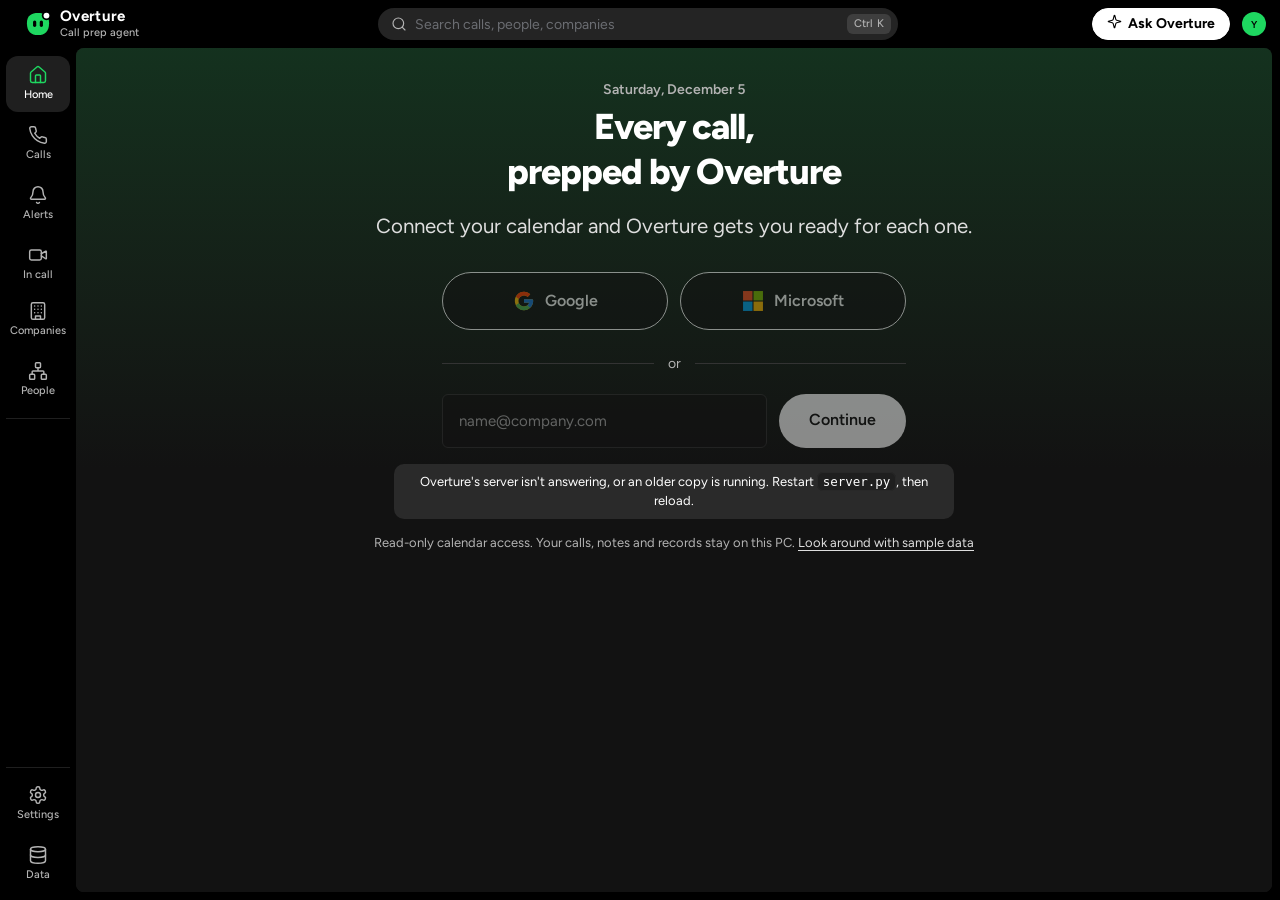
==== commit 3ed19fc3: "Overture: shared site for Render (Google sign-in, one data folder per account), renamed from MOAB Co" ====
--- a/index.html
+++ b/index.html
@@ -3,8 +3,8 @@
 <head>
   <meta charset="utf-8">
   <meta name="viewport" content="width=device-width, initial-scale=1">
-  <title>MOAB</title>
-  <meta name="description" content="MOAB, the Multi Organizational Agentic Bot: a call-prep agent for Spotify Backstage sales.">
+  <title>Overture</title>
+  <meta name="description" content="Overture: a call-prep agent for Spotify Backstage sales.">
   <link rel="icon" href="logo.svg" type="image/svg+xml">
   <link rel="preconnect" href="https://fonts.googleapis.com">
   <link rel="preconnect" href="https://fonts.gstatic.com" crossorigin>
@@ -31,23 +31,23 @@
 <body>
   <header class="appbar">
     <button type="button" class="icon-btn" id="menuBtn" aria-label="Open menu" aria-expanded="false" aria-controls="rail" data-icon="menu"></button>
-    <a class="brand" href="#/home" aria-label="MOAB, Multi Organizational Agentic Bot. Home">
+    <a class="brand" href="#/home" aria-label="Overture. Home">
       <svg class="logo" viewBox="0 0 48 48" aria-hidden="true"><defs><mask id="moabCut"><rect width="48" height="48" fill="#fff"/><circle cx="38.5" cy="9.5" r="8" fill="#000"/></mask></defs><path d="M24 5c11 0 19 4.2 19 17.5S36 43 24 43 5 35.8 5 22.5 13 5 24 5z" fill="#1ED760" mask="url(#moabCut)"/><g class="logo-eyes" fill="#000"><rect x="15.5" y="18" width="5.5" height="11" rx="2.75"/><rect x="27" y="18" width="5.5" height="11" rx="2.75"/></g><circle class="logo-dot" cx="38.5" cy="9.5" r="5" fill="#22C55E"/></svg>
-      <span class="brand-text"><span class="brand-name">MOAB</span><span class="brand-sub">Multi Organizational Agentic Bot</span></span>
+      <span class="brand-text"><span class="brand-name">Overture</span><span class="brand-sub">Call prep agent</span></span>
     </a>
     <span class="appbar-title" id="appbarTitle">Home</span>
     <div id="openPalette" class="search-trigger search-field" role="search"></div>
     <button type="button" class="icon-btn" id="appbarSearch" aria-label="Search" data-icon="search"></button>
-    <span class="appbar-me" id="appbarMe" title="Chris (you)"><button type="button" class="ask-btn" id="askBtn" aria-label="Ask MOAB"><span data-icon="sparkle" aria-hidden="true"></span><span>Ask MOAB</span></button><span class="pill demo-pill" id="demoPill">Demo</span><button type="button" class="me-btn" id="meBtn" aria-haspopup="menu" aria-expanded="false" aria-controls="meMenu" aria-label="Your menu"><span class="avatar sm me" aria-hidden="true"><span class="avatar-ini">C</span></span></button><span class="sr-only" id="meLabel">Signed in as Chris</span>
+    <span class="appbar-me" id="appbarMe" title="Chris (you)"><button type="button" class="ask-btn" id="askBtn" aria-label="Ask Overture"><span data-icon="sparkle" aria-hidden="true"></span><span>Ask Overture</span></button><span class="pill demo-pill" id="demoPill">Demo</span><button type="button" class="me-btn" id="meBtn" aria-haspopup="menu" aria-expanded="false" aria-controls="meMenu" aria-label="Your menu"><span class="avatar sm me" aria-hidden="true"><span class="avatar-ini">C</span></span></button><span class="sr-only" id="meLabel">Signed in as Chris</span>
       <div class="me-menu" id="meMenu" role="menu" aria-label="Your menu" hidden></div></span>
   </header>
 
   <div class="shell">
     <aside id="rail" class="rail" aria-label="Main">
       <div class="rail-head">
-        <a class="brand rail-brand" href="#/home" aria-label="MOAB, Multi Organizational Agentic Bot. Home">
+        <a class="brand rail-brand" href="#/home" aria-label="Overture. Home">
           <svg class="logo" viewBox="0 0 48 48" aria-hidden="true"><defs><mask id="moabCutRail"><rect width="48" height="48" fill="#fff"/><circle cx="38.5" cy="9.5" r="8" fill="#000"/></mask></defs><path d="M24 5c11 0 19 4.2 19 17.5S36 43 24 43 5 35.8 5 22.5 13 5 24 5z" fill="#1ED760" mask="url(#moabCutRail)"/><g class="logo-eyes" fill="#000"><rect x="15.5" y="18" width="5.5" height="11" rx="2.75"/><rect x="27" y="18" width="5.5" height="11" rx="2.75"/></g><circle class="logo-dot" cx="38.5" cy="9.5" r="5" fill="#22C55E"/></svg>
-          <span class="brand-text"><span class="brand-name">MOAB</span><span class="brand-sub">Multi Organizational Agentic Bot</span></span>
+          <span class="brand-text"><span class="brand-name">Overture</span><span class="brand-sub">Call prep agent</span></span>
         </a>
         <button type="button" class="rail-search" id="railSearch" aria-haspopup="dialog" aria-controls="palette" aria-keyshortcuts="Control+K Meta+K /"><span data-icon="search" aria-hidden="true"></span><span class="rs-text">Search</span><kbd class="rs-kbd">Ctrl K</kbd></button>
       </div>
@@ -202,7 +202,7 @@
 
   <script src="data/snapshot.js"></script>
   <script src="data/sample.js"></script>
-  <script src="data/live.js"></script><!-- server.py: your calendar + MOAB records, or null -->
+  <script src="data/live.js"></script><!-- server.py: your calendar + Overture records, or null -->
   <script src="settings.js"></script>
   <script src="core.js"></script>
   <script src="profile.js"></script>
--- a/base.css
+++ b/base.css
@@ -1,4 +1,4 @@
-/* MOAB design system, shared by the app (index.html) and the in-call panel (panel.html).
+/* Overture design system, shared by the app (index.html) and the in-call panel (panel.html).
    Default look (data-theme="dark", accent "green"): Spotify-style. #000 frame and rail, #121212 page, #181818 cards that
    lighten to #282828, white text, #b3b3b3 secondary text, one green (#1ed760, black text on green fills), pill buttons,
    bold tight headings in Figtree. Spotify's own logo and fonts are not used.
@@ -316,7 +316,7 @@
   .btn, .icon-btn, .input, .todo-item input, .todos input, .p-points input, .progress span { transition: none; }
 }
 
-/* MOAB logo: the bot blinks now and then, and its green "working" dot breathes. */
+/* Overture logo: the bot blinks now and then, and its green "working" dot breathes. */
 .logo { width: 28px; height: 28px; flex: none; overflow: visible; }
 .logo.sm { width: 26px; height: 26px; }
 .logo-eyes { transform-box: fill-box; transform-origin: center; } /* blinks only while the brand is hovered (motion.css) */
@@ -325,10 +325,10 @@
 @keyframes breathe { 50% { transform: scale(0.78); } }
 @media (prefers-reduced-motion: reduce) { .logo-eyes, .logo-dot { animation: none; } }
 
-/* Live mode: data from your own calendar and MOAB's records (a filled dark dot, next to Public's green and Sample's ring). */
+/* Live mode: data from your own calendar and Overture's records (a filled dark dot, next to Public's green and Sample's ring). */
 .src.yours::before { background: var(--ink-2); }
 
-/* ---------- invitee research: what MOAB found automatically about a guest (brief people list and in-call panel) ---------- */
+/* ---------- invitee research: what Overture found automatically about a guest (brief people list and in-call panel) ---------- */
 .rs { display: flex; flex-direction: column; gap: 4px; margin-top: 6px; font-size: 13px; line-height: 1.5; color: var(--ink-2); min-width: 0; }
 .rs-line { display: flex; flex-wrap: wrap; align-items: center; gap: 6px; min-width: 0; }
 .rs-wait { color: var(--muted); }
@@ -465,7 +465,7 @@
 }
 :root[data-theme="dark"] .progress span { background: linear-gradient(90deg, var(--accent-press), var(--accent)); }
 
-/* MOAB's own bot, recoloured: green body, black eyes, white "working" dot. (Not Spotify's logo.) */
+/* Overture's own bot, recoloured: green body, black eyes, white "working" dot. (Not Spotify's logo.) */
 :root[data-theme="dark"] .logo > path { fill: #1ed760; }
 :root[data-theme="dark"] .logo-eyes { fill: #000000; }
 :root[data-theme="dark"] .logo-dot { fill: #ffffff; }
--- a/styles.css
+++ b/styles.css
@@ -1,4 +1,4 @@
-/* MOAB app, Asana style (Mobbin refs R1 to R30 in docs/DESIGN-ASANA.md).
+/* Overture app, Asana style (Mobbin refs R1 to R30 in docs/DESIGN-ASANA.md).
    Shell: dark L (top bar + sidebar), flush white content. Home: Asana Home widgets. Lists: Asana list tables.
    Brief: Asana task pane. Alerts: Asana inbox two-pane. Company: project overview with grey status column. */
 
--- a/motion.css
+++ b/motion.css
@@ -171,7 +171,7 @@
   :where(a, button, summary, label, [role="option"], [role="tab"], [role="button"], [role="link"], .row, .motion-host):is(:hover, :focus-visible) .ic-settings { rotate: 60deg; }
   :where(a, button, summary, label, [role="option"], [role="tab"], [role="button"], [role="link"], .row, .motion-host):is(:hover, :focus-visible) :is(.ic-maximize, .ic-fit, .ic-check, .ic-circleCheck) { scale: 1.12; }
 
-  /* MOAB logo: the bot blinks only while the brand is hovered or focused (once straight away, then every 2.4s). */
+  /* Overture logo: the bot blinks only while the brand is hovered or focused (once straight away, then every 2.4s). */
   .brand:is(:hover, :focus-visible) .logo-eyes { animation: logo-blink 2.4s ease-in-out infinite; }
 
   /* Palette opens with a short drop from the field, no bounce. */
@@ -223,7 +223,7 @@
 .pal-foot { border-radius: 0 0 16px 16px; }
 @media (prefers-reduced-motion: reduce) { .pal-chip { transition: none; } }
 
-/* ---------- Ask MOAB: the answer sits under the input, above the results (Raycast AI, Linear Ask) ---------- */
+/* ---------- Ask Overture: the answer sits under the input, above the results (Raycast AI, Linear Ask) ---------- */
 .pal-answer { flex: none; max-height: 45vh; overflow: auto; padding: 12px 16px 14px; border-bottom: 1px solid var(--line); background: var(--surface-2); }
 .pa-q { display: flex; align-items: flex-start; gap: 8px; font-size: 13px; font-weight: 500; line-height: 1.5; color: var(--ink-2); }
 .pa-q .ic { flex: none; width: 15px; height: 15px; margin-top: 2px; color: var(--accent); }
--- a/home.css
+++ b/home.css
@@ -124,7 +124,7 @@
 @media (prefers-reduced-motion: reduce) {
 }
 
-/* ---------- Ask MOAB: the search box lives under the greeting (Shopify home, Tana, Perplexity on Mobbin) ---------- */
+/* ---------- Ask Overture: the search box lives under the greeting (Shopify home, Tana, Perplexity on Mobbin) ---------- */
 .home-ask {
   display: flex; align-items: center; gap: 12px; width: min(640px, 100%); height: 52px; margin: 20px auto 0; padding: 0 12px 0 14px;
   background: var(--surface); border: 1px solid var(--line-2); border-radius: 14px; cursor: text; text-align: left;
@@ -155,7 +155,7 @@
   .home-ask:is(:hover, :focus-visible) .logo-eyes { animation: none; }
 }
 
-/* Asana's home band: a soft tint behind the greeting (here the MOAB bot's indigo); the white cards overlap its lower edge. */
+/* Asana's home band: a soft tint behind the greeting (here the Overture bot's indigo); the white cards overlap its lower edge. */
 .home { position: relative; isolation: isolate; }
 
 
@@ -221,7 +221,7 @@
 @media (prefers-reduced-motion: reduce) { .hw-card, .hw-cluster { transition: none; } }
 
 /* ---------- Alive: gradient lines that draw in and carry a travelling light, cards that arrive and breathe ---------- */
-/* No gradient text: app.js still marks the greeting's name and "prepped by MOAB" with .grad-text; it reads as plain text. */
+/* No gradient text: app.js still marks the greeting's name and "prepped by Overture" with .grad-text; it reads as plain text. */
 .grad-text { color: inherit; }
 @media (min-width: 1320px) {
   /* A quiet dot grid behind the hero, fading out at the edges (Asana's canvas). */
--- a/live.css
+++ b/live.css
@@ -1,4 +1,4 @@
-/* live.css: the In-call panel page (#/live). A believable Google Meet (or Zoom) call with MOAB open in its side panel.
+/* live.css: the In-call panel page (#/live). A believable Google Meet (or Zoom) call with Overture open in its side panel.
    Loads after styles.css. The panel itself is panel.html + panel.css.
 
    Mobbin references (web):
@@ -91,7 +91,7 @@
 .lv-tile:hover .lv-voice i:nth-child(2) { animation-delay: -0.27s; }
 .lv-tile:hover .lv-voice i:nth-child(3) { animation-delay: -0.54s; }
 
-/* Side panel: the host's add-on frame (MOAB logo, name, close) around the real panel. */
+/* Side panel: the host's add-on frame (Overture logo, name, close) around the real panel. */
 .lv-side { display: grid; grid-template-rows: auto minmax(0, 1fr); min-width: 0; min-height: 0; border-radius: 12px; background: var(--surface); color: var(--ink); overflow: hidden; }
 .lv-side-head { display: flex; align-items: center; gap: 10px; min-height: 56px; padding: 0 16px 0 20px; }
 .lv-side-head img { width: 22px; height: 22px; flex: none; }
--- a/mentions.css
+++ b/mentions.css
@@ -64,6 +64,6 @@
   .mn-item > .mn-co { width: 32px; height: 32px; font-size: 12px; }
 }
 @media (prefers-reduced-motion: reduce) { .mn-drop { transition: none; } }
-/* "From Granola": the note MOAB read after the call. */
+/* "From Granola": the note Overture read after the call. */
 .mn-granola { margin-top: 14px; padding: 12px 14px; border: 1px solid var(--line); border-radius: var(--r-lg); display: flex; flex-direction: column; gap: 4px; min-width: 0; }
 .mn-granola .mn-sample { margin-top: 4px; }
--- a/profile.css
+++ b/profile.css
@@ -1,4 +1,4 @@
-/* profile.css: what MOAB found about a guest or a company (profile.js), on the person page (#/people/<key>), in the brief,
+/* profile.css: what Overture found about a guest or a company (profile.js), on the person page (#/people/<key>), in the brief,
    on the company page, on the People map's side panel and in the in-call panel. Loaded by index.html and panel.html.
    References (Mobbin, web): Attio record page (header, main column, a Details side panel)
      https://mobbin.com/screens/f6750bef-6bce-435c-8460-3c55f32f1254
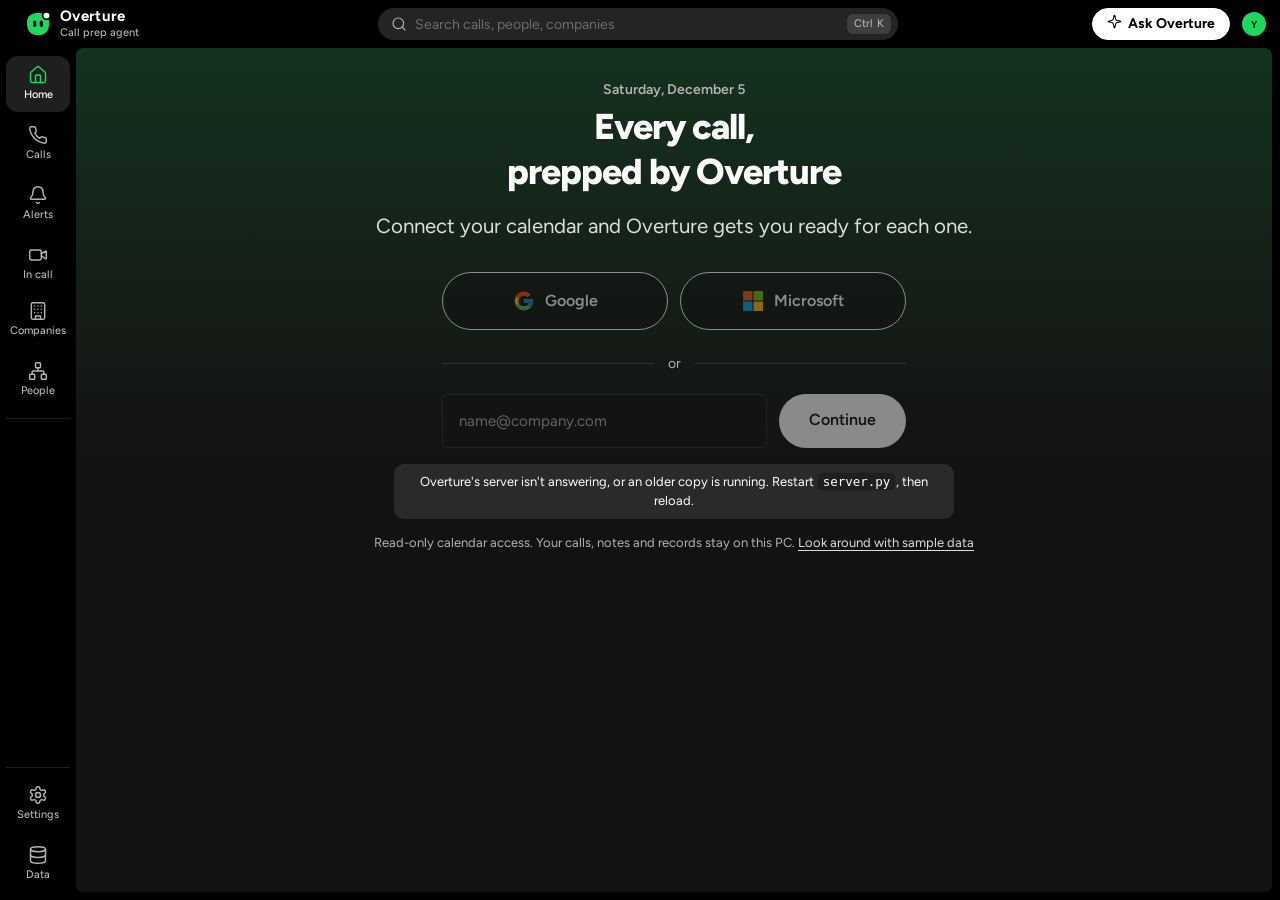
==== commit 9c5a4e74: "Rename everything to Overture Co-Authored-By: Claude Opus 5.5 <noreply@anthropic.com>" ====
--- a/index.html
+++ b/index.html
@@ -32,7 +32,7 @@
   <header class="appbar">
     <button type="button" class="icon-btn" id="menuBtn" aria-label="Open menu" aria-expanded="false" aria-controls="rail" data-icon="menu"></button>
     <a class="brand" href="#/home" aria-label="Overture. Home">
-      <svg class="logo" viewBox="0 0 48 48" aria-hidden="true"><defs><mask id="moabCut"><rect width="48" height="48" fill="#fff"/><circle cx="38.5" cy="9.5" r="8" fill="#000"/></mask></defs><path d="M24 5c11 0 19 4.2 19 17.5S36 43 24 43 5 35.8 5 22.5 13 5 24 5z" fill="#1ED760" mask="url(#moabCut)"/><g class="logo-eyes" fill="#000"><rect x="15.5" y="18" width="5.5" height="11" rx="2.75"/><rect x="27" y="18" width="5.5" height="11" rx="2.75"/></g><circle class="logo-dot" cx="38.5" cy="9.5" r="5" fill="#22C55E"/></svg>
+      <svg class="logo" viewBox="0 0 48 48" aria-hidden="true"><defs><mask id="overtureCut"><rect width="48" height="48" fill="#fff"/><circle cx="38.5" cy="9.5" r="8" fill="#000"/></mask></defs><path d="M24 5c11 0 19 4.2 19 17.5S36 43 24 43 5 35.8 5 22.5 13 5 24 5z" fill="#1ED760" mask="url(#overtureCut)"/><g class="logo-eyes" fill="#000"><rect x="15.5" y="18" width="5.5" height="11" rx="2.75"/><rect x="27" y="18" width="5.5" height="11" rx="2.75"/></g><circle class="logo-dot" cx="38.5" cy="9.5" r="5" fill="#22C55E"/></svg>
       <span class="brand-text"><span class="brand-name">Overture</span><span class="brand-sub">Call prep agent</span></span>
     </a>
     <span class="appbar-title" id="appbarTitle">Home</span>
@@ -46,7 +46,7 @@
     <aside id="rail" class="rail" aria-label="Main">
       <div class="rail-head">
         <a class="brand rail-brand" href="#/home" aria-label="Overture. Home">
-          <svg class="logo" viewBox="0 0 48 48" aria-hidden="true"><defs><mask id="moabCutRail"><rect width="48" height="48" fill="#fff"/><circle cx="38.5" cy="9.5" r="8" fill="#000"/></mask></defs><path d="M24 5c11 0 19 4.2 19 17.5S36 43 24 43 5 35.8 5 22.5 13 5 24 5z" fill="#1ED760" mask="url(#moabCutRail)"/><g class="logo-eyes" fill="#000"><rect x="15.5" y="18" width="5.5" height="11" rx="2.75"/><rect x="27" y="18" width="5.5" height="11" rx="2.75"/></g><circle class="logo-dot" cx="38.5" cy="9.5" r="5" fill="#22C55E"/></svg>
+          <svg class="logo" viewBox="0 0 48 48" aria-hidden="true"><defs><mask id="overtureCutRail"><rect width="48" height="48" fill="#fff"/><circle cx="38.5" cy="9.5" r="8" fill="#000"/></mask></defs><path d="M24 5c11 0 19 4.2 19 17.5S36 43 24 43 5 35.8 5 22.5 13 5 24 5z" fill="#1ED760" mask="url(#overtureCutRail)"/><g class="logo-eyes" fill="#000"><rect x="15.5" y="18" width="5.5" height="11" rx="2.75"/><rect x="27" y="18" width="5.5" height="11" rx="2.75"/></g><circle class="logo-dot" cx="38.5" cy="9.5" r="5" fill="#22C55E"/></svg>
           <span class="brand-text"><span class="brand-name">Overture</span><span class="brand-sub">Call prep agent</span></span>
         </a>
         <button type="button" class="rail-search" id="railSearch" aria-haspopup="dialog" aria-controls="palette" aria-keyshortcuts="Control+K Meta+K /"><span data-icon="search" aria-hidden="true"></span><span class="rs-text">Search</span><kbd class="rs-kbd">Ctrl K</kbd></button>
